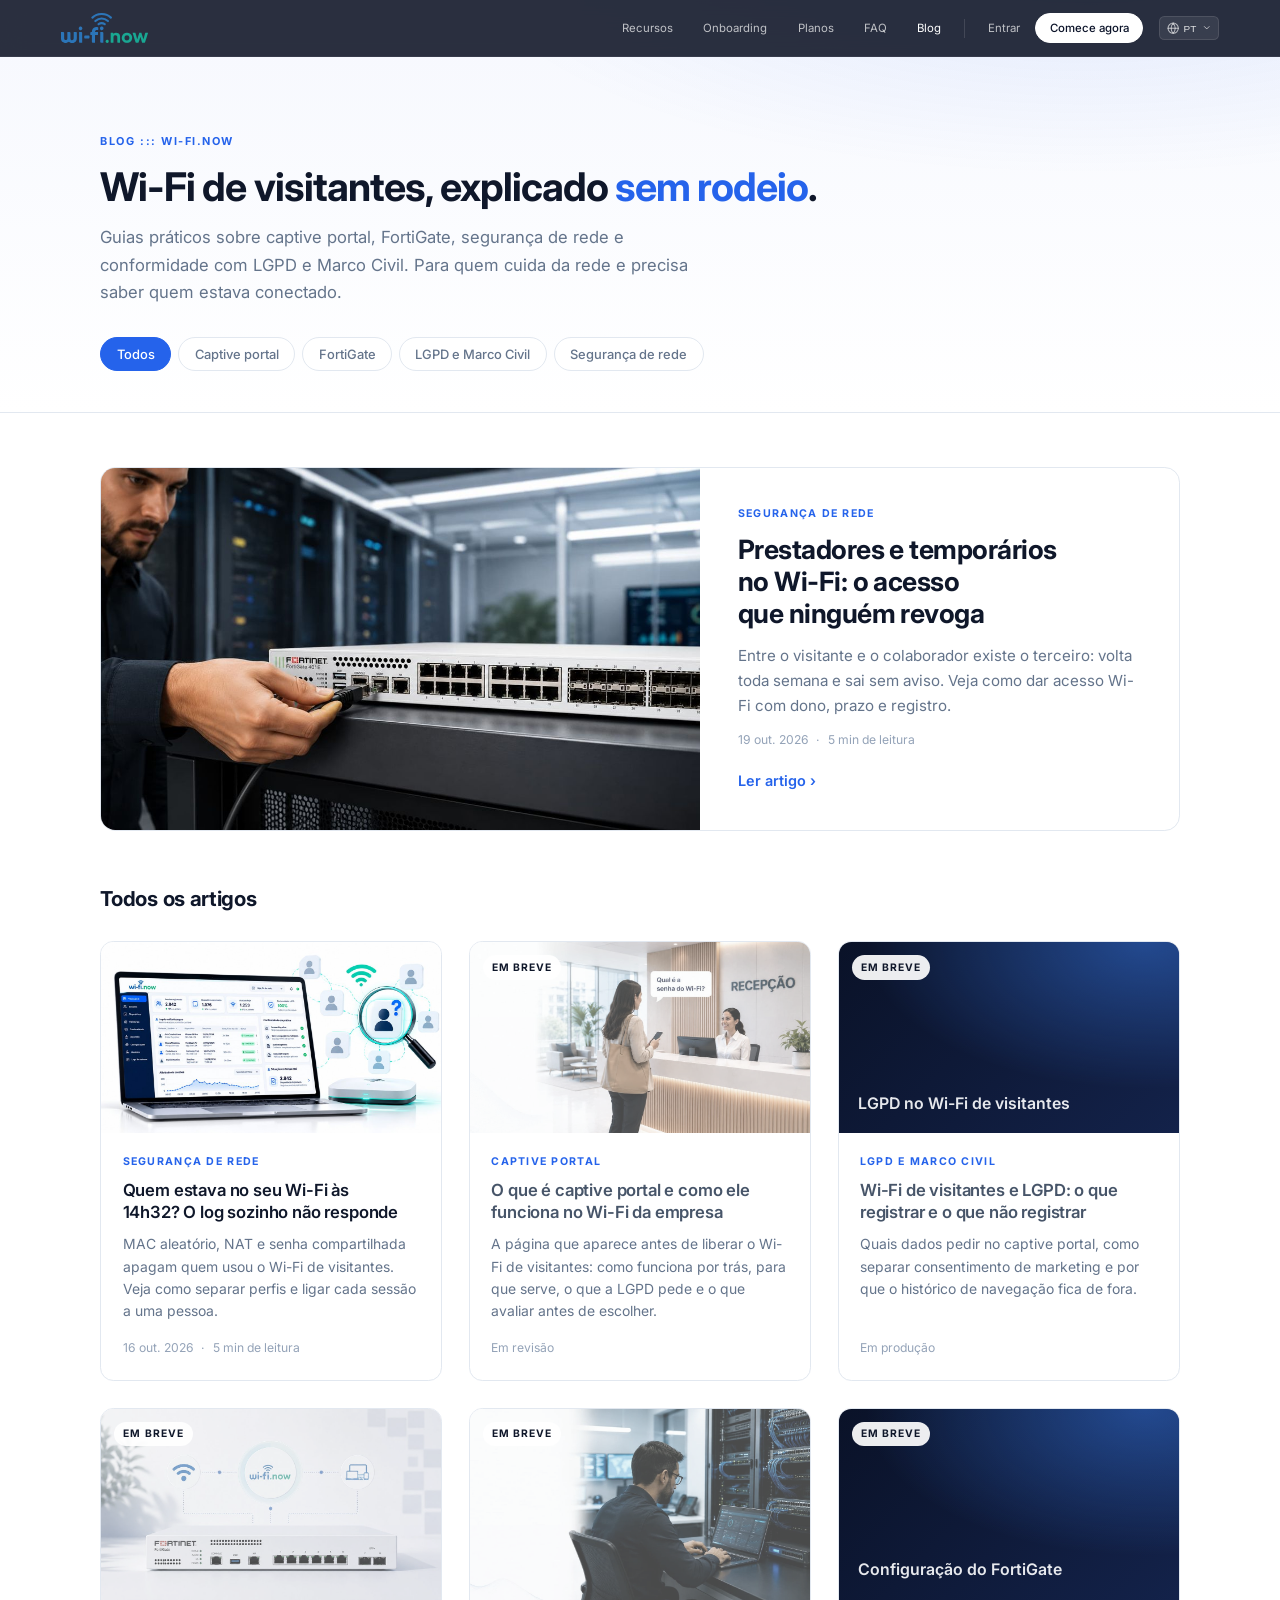
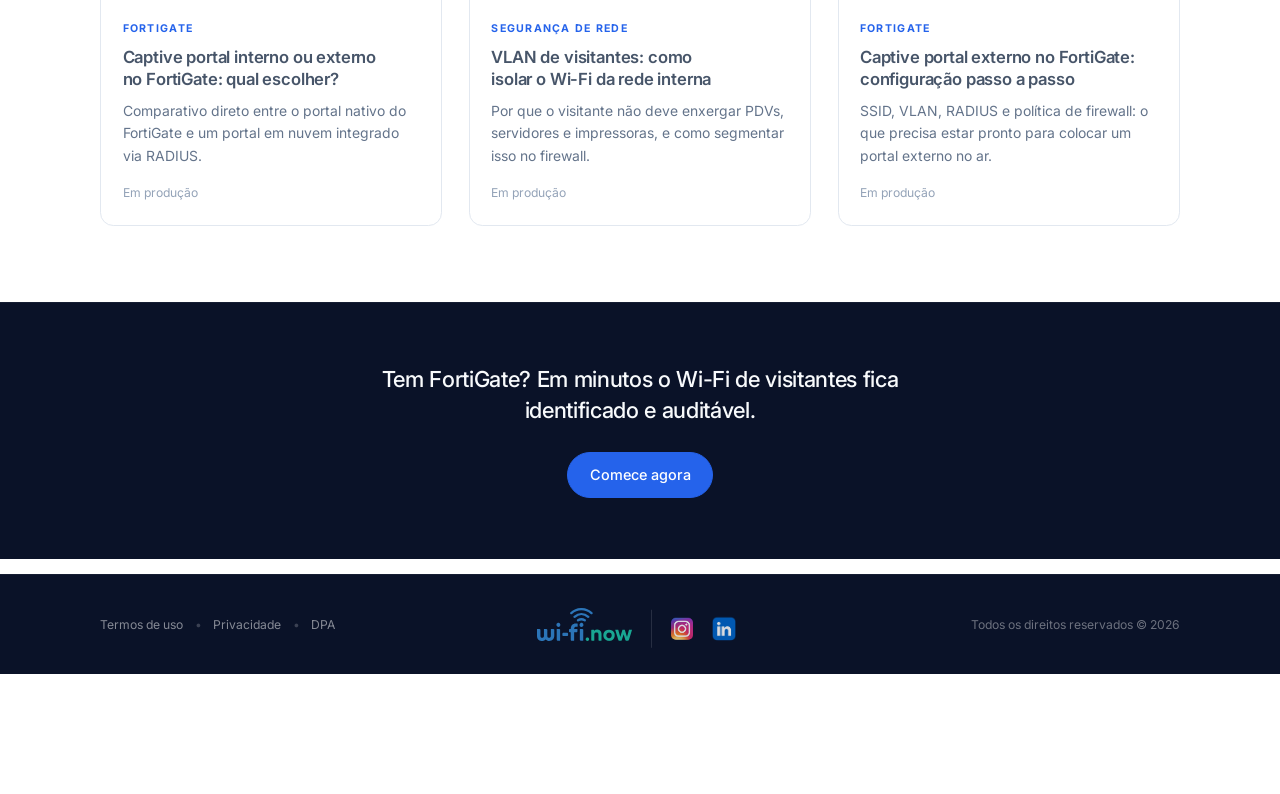
==== blog/index.html @ de2c9283 "Adiciona blog com os dois primeiros artigos - Página principal do blog (blog/) com destaque, cards e" ====
<!DOCTYPE html>
<html lang="pt-BR">
<head>
    <meta charset="UTF-8">
    <meta name="viewport" content="width=device-width, initial-scale=1.0">
    <title>Blog wi-fi.now: captive portal, FortiGate e LGPD no Wi-Fi</title>
    <meta name="description" content="Guias práticos sobre captive portal, Wi-Fi de visitantes, FortiGate, segurança de rede e LGPD. Escrito para quem cuida da rede.">
    <link rel="canonical" href="https://wi-fi.now/blog/">
    <link rel="icon" type="image/svg+xml" href="../assets/logowi-finow.svg">
    <!-- Open Graph / compartilhamento em redes e WhatsApp -->
    <meta property="og:locale" content="pt_BR">
    <meta property="og:type" content="website">
    <meta property="og:site_name" content="wi-fi.now">
    <meta property="og:url" content="https://wi-fi.now/blog/">
    <meta property="og:title" content="Blog wi-fi.now: captive portal, FortiGate e LGPD no Wi-Fi">
    <meta property="og:description" content="Guias práticos sobre captive portal, Wi-Fi de visitantes, FortiGate, segurança de rede e LGPD. Escrito para quem cuida da rede.">
    <meta property="og:image" content="https://wi-fi.now/assets/blog/captive-portal-recepcao.jpg">
    <meta name="twitter:card" content="summary_large_image">
    <meta name="twitter:title" content="Blog wi-fi.now: captive portal, FortiGate e LGPD no Wi-Fi">
    <meta name="twitter:description" content="Guias práticos sobre captive portal, Wi-Fi de visitantes, FortiGate, segurança de rede e LGPD. Escrito para quem cuida da rede.">
    <meta name="twitter:image" content="https://wi-fi.now/assets/blog/captive-portal-recepcao.jpg">
    <!-- Dados estruturados: ao publicar um artigo, inclua-o em "blogPost" -->
    <script type="application/ld+json">
    {
      "@context": "https://schema.org",
      "@graph": [
        {
          "@type": "Blog",
          "@id": "https://wi-fi.now/blog/#blog",
          "name": "Blog wi-fi.now",
          "url": "https://wi-fi.now/blog/",
          "description": "Guias práticos sobre captive portal, Wi-Fi de visitantes, FortiGate, segurança de rede e LGPD.",
          "inLanguage": "pt-BR",
          "publisher": {
            "@type": "Organization",
            "name": "wi-fi.now",
            "url": "https://wi-fi.now/",
            "logo": { "@type": "ImageObject", "url": "https://wi-fi.now/assets/logowi-finow.svg" }
          },
          "blogPost": [
            {
              "@type": "BlogPosting",
              "headline": "Prestadores e temporários no Wi-Fi: o acesso que ninguém revoga",
              "url": "https://wi-fi.now/blog/wifi-prestadores-temporarios-revogar-acesso",
              "datePublished": "2026-10-19T09:00:00-03:00",
              "image": "https://wi-fi.now/assets/blog/wifi-prestadores-temporarios-revogar-acesso.jpg"
            },
            {
              "@type": "BlogPosting",
              "headline": "Quem estava no seu Wi-Fi às 14h32? O log sozinho não responde",
              "url": "https://wi-fi.now/blog/wifi-visitantes-identidade-no-log",
              "datePublished": "2026-10-16T09:00:00-03:00",
              "image": "https://wi-fi.now/assets/blog/wifi-visitantes-identidade-no-log.jpg"
            }
          ]
        },
        {
          "@type": "BreadcrumbList",
          "itemListElement": [
            { "@type": "ListItem", "position": 1, "name": "Início", "item": "https://wi-fi.now/" },
            { "@type": "ListItem", "position": 2, "name": "Blog", "item": "https://wi-fi.now/blog/" }
          ]
        }
      ]
    }
    </script>
    <link rel="preconnect" href="https://fonts.googleapis.com">
    <link rel="preconnect" href="https://fonts.gstatic.com" crossorigin>
    <link rel="stylesheet" href="../styles.css?v=144">
    <link href="https://fonts.googleapis.com/css2?family=Inter:wght@400;500;600;700;800&display=swap" rel="stylesheet">
</head>
<body>
    <!-- Navbar -->
    <nav class="navbar">
        <div class="container nav-container">
            <a href="../index.html" class="logo">
                <img src="../assets/logowi-finow.svg" alt="wi-fi.now logo">
            </a>
            <div class="nav-right">
                <div class="nav-links" id="nav-links">
                    <a href="../recursos.html" data-i18n="header.recursos">Recursos</a>
                    <a href="../como-funciona.html" data-i18n="header.onboarding">Onboarding</a>
                    <a href="../planos.html" data-i18n="header.planos">Planos</a>
                    <a href="../faq.html" data-i18n="header.faq">FAQ</a>
                    <a href="./" data-i18n="header.blog" aria-current="page">Blog</a>
                    <a href="#" class="nav-mobile-login" data-i18n="header.nav_mobile_login">Entrar</a>
                </div>
                <span class="nav-divider"></span>
                <div class="nav-actions">
                    <a href="#" class="login-link" data-i18n="header.entrar">Entrar</a>
                    <a href="#" class="btn btn-pill" data-i18n="header.comece_agora">Comece agora</a>
                    <div class="language-selector-wrap">
                        <svg class="language-selector-icon" xmlns="http://www.w3.org/2000/svg" width="15" height="15" viewBox="0 0 24 24" fill="none" stroke="currentColor" stroke-width="2" stroke-linecap="round" stroke-linejoin="round" aria-hidden="true"><circle cx="12" cy="12" r="10"></circle><line x1="2" y1="12" x2="22" y2="12"></line><path d="M12 2a15.3 15.3 0 0 1 4 10 15.3 15.3 0 0 1-4 10 15.3 15.3 0 0 1-4-10 15.3 15.3 0 0 1 4-10z"></path></svg>
                        <select id="language-selector" class="language-selector" aria-label="Selecionar idioma">
                            <option value="pt">PT</option>
                            <option value="es">ES</option>
                            <option value="en">EN</option>
                        </select>
                        <svg class="language-selector-caret" xmlns="http://www.w3.org/2000/svg" width="12" height="12" viewBox="0 0 24 24" fill="none" stroke="currentColor" stroke-width="2.5" stroke-linecap="round" stroke-linejoin="round" aria-hidden="true"><polyline points="6 9 12 15 18 9"></polyline></svg>
                    </div>
                </div>
                <button type="button" class="nav-toggle" aria-label="Abrir menu" aria-expanded="false" aria-controls="nav-links">
                    <span></span>
                    <span></span>
                    <span></span>
                </button>
            </div>
        </div>
    </nav>

    <main class="bl-page">
        <!-- Hero -->
        <header class="bl-hero">
            <div class="container">
                <span class="ft-eyebrow">Blog ::: wi-fi.now</span>
                <h1 class="bl-hero-title">Wi-Fi de visitantes, explicado <span class="text-brand-blue">sem rodeio</span>.</h1>
                <p class="bl-hero-sub">Guias práticos sobre captive portal, FortiGate, segurança de rede e conformidade com LGPD e Marco Civil. Para quem cuida da rede e precisa saber quem estava conectado.</p>

                <div class="bl-filters" role="group" aria-label="Filtrar por categoria">
                    <button type="button" class="bl-filter" data-filter="todos" aria-pressed="true">Todos</button>
                    <button type="button" class="bl-filter" data-filter="captive-portal" aria-pressed="false">Captive portal</button>
                    <button type="button" class="bl-filter" data-filter="fortigate" aria-pressed="false">FortiGate</button>
                    <button type="button" class="bl-filter" data-filter="lgpd" aria-pressed="false">LGPD e Marco Civil</button>
                    <button type="button" class="bl-filter" data-filter="seguranca" aria-pressed="false">Segurança de rede</button>
                </div>
            </div>
        </header>

        <section class="bl-section">
            <div class="container">
                <!-- DESTAQUE: o artigo mais importante ou o mais recente -->
                <article class="bl-item" data-cat="seguranca lgpd">
                    <a class="bl-featured" href="wifi-prestadores-temporarios-revogar-acesso.html">
                        <div class="bl-featured-media">
                            <img src="../assets/blog/wifi-prestadores-temporarios-revogar-acesso.jpg" alt="Técnico de manutenção conectando um cabo de rede a um FortiGate no rack da empresa" width="1200" height="675">
                        </div>
                        <div class="bl-featured-body">
                            <span class="bl-tag">Segurança de rede</span>
                            <h2 class="bl-featured-title">Prestadores e temporários no Wi-Fi: o acesso que ninguém revoga</h2>
                            <p class="bl-featured-excerpt">Entre o visitante e o colaborador existe o terceiro: volta toda semana e sai sem aviso. Veja como dar acesso Wi-Fi com dono, prazo e registro.</p>
                            <div class="bl-meta">
                                <time datetime="2026-10-19">19 out. 2026</time>
                                <span aria-hidden="true">·</span>
                                <span>5 min de leitura</span>
                            </div>
                            <span class="bl-read-more">Ler artigo &rsaquo;</span>
                        </div>
                    </a>
                </article>

                <h2 class="bl-section-title">Todos os artigos</h2>

                <!--
                  CARDS DE ARTIGO
                  Publicado: <a class="bl-card" href="slug.html"> ... </a>
                  Pauta futura ("Em breve"): <div class="bl-card is-soon"> ... </div>
                  Ao publicar uma pauta, troque o <div> por <a href="...">, remova
                  o selo "Em breve" e o is-soon, e coloque data e tempo de leitura.
                  data-cat aceita mais de uma categoria separada por espaço.
                -->
                <div class="bl-grid">
                    <article class="bl-item" data-cat="seguranca lgpd">
                        <a class="bl-card" href="wifi-visitantes-identidade-no-log.html">
                            <div class="bl-card-media">
                                <img src="../assets/blog/wifi-visitantes-identidade-no-log.jpg" alt="Notebook com o painel de sessões do wi-fi.now e uma lupa sobre um visitante não identificado na rede" width="1200" height="675" loading="lazy" decoding="async">
                            </div>
                            <div class="bl-card-body">
                                <span class="bl-tag">Segurança de rede</span>
                                <h3 class="bl-card-title">Quem estava no seu Wi-Fi às 14h32? O log sozinho não responde</h3>
                                <p class="bl-card-excerpt">MAC aleatório, NAT e senha compartilhada apagam quem usou o Wi-Fi de visitantes. Veja como separar perfis e ligar cada sessão a uma pessoa.</p>
                                <div class="bl-meta"><time datetime="2026-10-16">16 out. 2026</time><span aria-hidden="true">·</span><span>5 min de leitura</span></div>
                            </div>
                        </a>
                    </article>

                    <!-- Artigo pronto, aguardando aprovação: para publicar, troque o <div> por
                         <a class="bl-card" href="o-que-e-captive-portal.html">, tire o selo e o is-soon
                         e apague o noindex no topo do artigo -->
                    <article class="bl-item" data-cat="captive-portal">
                        <div class="bl-card is-soon">
                            <div class="bl-card-media">
                                <img src="../assets/blog/captive-portal-recepcao.jpg" alt="Visitante na recepção perguntando a senha do Wi-Fi" width="1200" height="675" loading="lazy" decoding="async">
                                <span class="bl-soon-badge">Em breve</span>
                            </div>
                            <div class="bl-card-body">
                                <span class="bl-tag">Captive portal</span>
                                <h3 class="bl-card-title">O que é captive portal e como ele funciona no Wi-Fi da empresa</h3>
                                <p class="bl-card-excerpt">A página que aparece antes de liberar o Wi-Fi de visitantes: como funciona por trás, para que serve, o que a LGPD pede e o que avaliar antes de escolher.</p>
                                <div class="bl-meta"><span>Em revisão</span></div>
                            </div>
                        </div>
                    </article>

                    <article class="bl-item" data-cat="lgpd">
                        <div class="bl-card is-soon">
                            <div class="bl-card-media bl-card-media--ph">
                                <span class="bl-ph-title">LGPD no Wi-Fi de visitantes</span>
                                <span class="bl-soon-badge">Em breve</span>
                            </div>
                            <div class="bl-card-body">
                                <span class="bl-tag">LGPD e Marco Civil</span>
                                <h3 class="bl-card-title">Wi-Fi de visitantes e LGPD: o que registrar e o que não registrar</h3>
                                <p class="bl-card-excerpt">Quais dados pedir no captive portal, como separar consentimento de marketing e por que o histórico de navegação fica de fora.</p>
                                <div class="bl-meta"><span>Em produção</span></div>
                            </div>
                        </div>
                    </article>

                    <article class="bl-item" data-cat="fortigate captive-portal">
                        <div class="bl-card is-soon">
                            <div class="bl-card-media">
                                <img src="../assets/blog/captive-portal-fortigate.jpg" alt="FortiGate integrado ao wi-fi.now e ao dispositivo do visitante" width="1200" height="675" loading="lazy" decoding="async">
                                <span class="bl-soon-badge">Em breve</span>
                            </div>
                            <div class="bl-card-body">
                                <span class="bl-tag">FortiGate</span>
                                <h3 class="bl-card-title">Captive portal interno ou externo no FortiGate: qual escolher?</h3>
                                <p class="bl-card-excerpt">Comparativo direto entre o portal nativo do FortiGate e um portal em nuvem integrado via RADIUS.</p>
                                <div class="bl-meta"><span>Em produção</span></div>
                            </div>
                        </div>
                    </article>

                    <article class="bl-item" data-cat="seguranca">
                        <div class="bl-card is-soon">
                            <div class="bl-card-media">
                                <img src="../assets/blog/vlan-visitantes.jpg" alt="Analista de TI trabalhando ao lado do rack de rede" width="1200" height="675" loading="lazy" decoding="async">
                                <span class="bl-soon-badge">Em breve</span>
                            </div>
                            <div class="bl-card-body">
                                <span class="bl-tag">Segurança de rede</span>
                                <h3 class="bl-card-title">VLAN de visitantes: como isolar o Wi-Fi da rede interna</h3>
                                <p class="bl-card-excerpt">Por que o visitante não deve enxergar PDVs, servidores e impressoras, e como segmentar isso no firewall.</p>
                                <div class="bl-meta"><span>Em produção</span></div>
                            </div>
                        </div>
                    </article>

                    <article class="bl-item" data-cat="fortigate">
                        <div class="bl-card is-soon">
                            <!-- Capa provisória: use quando o artigo ainda não tiver imagem -->
                            <div class="bl-card-media bl-card-media--ph">
                                <span class="bl-ph-title">Configuração do FortiGate</span>
                                <span class="bl-soon-badge">Em breve</span>
                            </div>
                            <div class="bl-card-body">
                                <span class="bl-tag">FortiGate</span>
                                <h3 class="bl-card-title">Captive portal externo no FortiGate: configuração passo a passo</h3>
                                <p class="bl-card-excerpt">SSID, VLAN, RADIUS e política de firewall: o que precisa estar pronto para colocar um portal externo no ar.</p>
                                <div class="bl-meta"><span>Em produção</span></div>
                            </div>
                        </div>
                    </article>
                </div>

                <p class="bl-empty" hidden>Ainda não há artigos nesta categoria. Volte em breve.</p>
            </div>
        </section>
    </main>

    <!-- CTA final -->
    <section class="ln-cta">
        <div class="container ln-cta-container">
            <blockquote>Tem FortiGate? Em minutos o Wi-Fi de visitantes fica identificado e auditável.</blockquote>
            <div class="ln-cta-actions">
                <a href="../planos.html" class="btn btn-primary">Comece agora</a>
            </div>
        </div>
    </section>

    <!-- Footer -->
    <footer class="footer">
        <div class="container footer-container">
            <div class="footer-left">
                <a href="../termos.html" data-i18n="footer.termos">Termos</a>
                <span class="footer-bullet">•</span>
                <a href="../privacidade.html" data-i18n="footer.privacidade">Privacidade</a>
                <span class="footer-bullet">•</span>
                <a href="../dpa.html">DPA</a>
            </div>
            <div class="footer-center">
                <a href="../index.html" class="footer-logo">
                    <img src="../assets/logowi-finow.svg" alt="wi-fi.now logo">
                </a>
                <div class="footer-social">
                    <a href="https://www.instagram.com/wifi.now_/" target="_blank" rel="noopener" aria-label="Instagram">
                        <img src="../assets/insta.png" alt="Instagram" loading="lazy" decoding="async">
                    </a>
                    <a href="https://www.linkedin.com/company/wi-finow/" target="_blank" rel="noopener" aria-label="LinkedIn">
                        <img src="../assets/linkedin.webp" alt="LinkedIn" class="footer-social-linkedin" loading="lazy" decoding="async">
                    </a>
                </div>
            </div>
            <div class="footer-right">
                <span class="copyright" data-i18n="footer.copyright">Todos os direitos reservados © 2026</span>
            </div>
        </div>
    </footer>

    <script>
        document.addEventListener('DOMContentLoaded', () => {
            const navbar = document.querySelector('.navbar');
            const navToggle = document.querySelector('.nav-toggle');
            if (navToggle && navbar) {
                navToggle.addEventListener('click', () => {
                    const isOpen = navbar.classList.toggle('nav-open');
                    navToggle.setAttribute('aria-expanded', isOpen ? 'true' : 'false');
                    navToggle.setAttribute('aria-label', isOpen ? 'Fechar menu' : 'Abrir menu');
                });
                navbar.querySelectorAll('.nav-links a').forEach(link => {
                    link.addEventListener('click', () => {
                        navbar.classList.remove('nav-open');
                        navToggle.setAttribute('aria-expanded', 'false');
                    });
                });
            }

            // "Wi-Fi" não quebra no hífen dentro dos títulos
            document.querySelectorAll('.bl-page h1, .bl-page h2, .bl-page h3').forEach(h => {
                h.innerHTML = h.innerHTML.replace(/Wi-Fi/g, '<span class="bl-nowrap">Wi-Fi</span>');
            });

            // Filtro por categoria (todos os cards já estão no HTML; o filtro só esconde)
            const filters = document.querySelectorAll('.bl-filter');
            const items = document.querySelectorAll('.bl-item');
            const empty = document.querySelector('.bl-empty');
            filters.forEach(btn => {
                btn.addEventListener('click', () => {
                    const cat = btn.dataset.filter;
                    let visible = 0;
                    filters.forEach(b => b.setAttribute('aria-pressed', b === btn ? 'true' : 'false'));
                    items.forEach(item => {
                        const show = cat === 'todos' || item.dataset.cat.split(' ').includes(cat);
                        item.hidden = !show;
                        if (show) visible++;
                    });
                    if (empty) empty.hidden = visible > 0;
                });
            });
        });
    </script>
    <script src="../modal.js?v=5"></script>
    <script src="../i18n.js"></script>
</body>
</html>
---- styles.css ----
/* Reset & Base Styles */
* {
    margin: 0;
    padding: 0;
    box-sizing: border-box;
}

:root {
    --bg-dark: #0a1228;
    --bg-darker: #060c1e;
    --bg-light: #ffffff;
    --bg-light-soft: #f8fafc;
    --text-light: #f8fafc;
    --text-muted: #94a3b8;
    --text-muted-2: #cbd5e1;
    --text-dark: #0f172a;
    --text-dark-muted: #64748b;
    --primary: #2563eb;
    --primary-light: #3b82f6;
    --primary-hover: #1d4ed8;
    --primary-soft: #eff6ff;
    --primary-soft-2: #dbeafe;
    --border-color: #1e293b;
    --border-light: #e2e8f0;
}

body {
    font-family: 'Inter', sans-serif;
    background-color: #ffffff;
    color: var(--text-light);
    line-height: 1.5;
    -webkit-font-smoothing: antialiased;
    zoom: 95%;
    overflow-x: hidden;
}

a {
    text-decoration: none;
    color: inherit;
}

ul {
    list-style: none;
}

.container {
    max-width: 1200px;
    margin: 0 auto;
    padding: 0 2rem;
}

.text-primary {
    color: var(--primary);
}

.bg-light {
    background-color: var(--bg-light);
    color: var(--text-dark);
}

.text-center {
    text-align: center;
}

.mb-5 {
    margin-bottom: 3rem;
}

/* Buttons */
.btn {
    display: inline-flex;
    align-items: center;
    gap: 0.5rem;
    padding: 0.75rem 1.4rem;
    border-radius: 2rem;
    font-weight: 500;
    cursor: pointer;
    transition: background-color 0.2s, border-color 0.2s, transform 0.1s;
    font-size: 0.95rem;
    font-family: inherit;
    border: none;
}

.btn-primary {
    background-color: var(--primary);
    color: #fff;
    border: 1px solid var(--primary);
}

.btn-primary:hover {
    background-color: var(--primary-hover);
    border-color: var(--primary-hover);
}

.btn-outline {
    background-color: transparent;
    border: 1px solid rgba(255,255,255,0.15);
    color: var(--text-light);
}

.btn-outline:hover {
    border-color: rgba(255,255,255,0.4);
}

.btn-white {
    background-color: #fff;
    color: var(--text-dark);
    border: none;
    font-weight: 600;
    padding: 0.9rem 1.4rem;
}

.btn-white:hover {
    background-color: #f1f5f9;
}

/* ============================================================
   CTA Button: "Inscreva-se agora!" — Identidade azul wi-fi.now
   ============================================================ */
.btn-cta {
    position: relative;
    display: inline-flex;
    align-items: center;
    gap: 10px;
    padding: 14px 28px;
    background: #ffffff;
    color: #1d4ed8;
    font-weight: 700;
    font-size: 0.95rem;
    border-radius: 999px;
    text-decoration: none;
    overflow: hidden;
    cursor: pointer;
    letter-spacing: 0.01em;
    border: 1px solid rgba(255, 255, 255, 0.6);
    box-shadow:
        0 8px 24px -6px rgba(8, 22, 60, 0.45),
        0 2px 6px -2px rgba(8, 22, 60, 0.2),
        inset 0 1px 0 rgba(255, 255, 255, 0.95);
    transition: transform 0.25s cubic-bezier(0.34, 1.56, 0.64, 1),
                box-shadow 0.3s ease,
                background-color 0.25s ease,
                color 0.25s ease;
    animation: btn-pulse 2.6s ease-in-out infinite;
    white-space: nowrap;
}

.btn-cta-icon,
.btn-cta-arrow {
    display: inline-flex;
    align-items: center;
    justify-content: center;
    position: relative;
    z-index: 2;
}

.btn-cta-icon svg {
    fill: #2563eb;
    stroke: #2563eb;
    transition: transform 0.3s ease, fill 0.25s ease, stroke 0.25s ease;
}

.btn-cta-text {
    position: relative;
    z-index: 2;
}

.btn-cta-arrow {
    transition: transform 0.3s ease;
}

/* Brilho azul-claro que percorre o botão */
.btn-cta-shine {
    position: absolute;
    top: 0;
    left: -75%;
    width: 50%;
    height: 100%;
    background: linear-gradient(
        120deg,
        transparent 0%,
        rgba(37, 99, 235, 0.18) 50%,
        transparent 100%
    );
    transform: skewX(-20deg);
    animation: btn-shine 3.5s ease-in-out infinite;
    pointer-events: none;
    z-index: 1;
}

.btn-cta:hover {
    transform: translateY(-2px) scale(1.03);
    background: #2563eb;
    color: #ffffff;
    box-shadow:
        0 14px 32px -8px rgba(8, 22, 60, 0.55),
        0 6px 14px -4px rgba(37, 99, 235, 0.45),
        inset 0 1px 0 rgba(255, 255, 255, 0.2);
    animation-play-state: paused;
}

.btn-cta:hover .btn-cta-icon svg {
    fill: #ffffff;
    stroke: #ffffff;
    transform: rotate(-12deg) scale(1.15);
}

.btn-cta:hover .btn-cta-arrow {
    transform: translateX(4px);
}

.btn-cta:active {
    transform: translateY(0) scale(0.99);
}

@keyframes btn-pulse {
    0%, 100% {
        box-shadow:
            0 8px 24px -6px rgba(8, 22, 60, 0.45),
            0 2px 6px -2px rgba(8, 22, 60, 0.2),
            inset 0 1px 0 rgba(255, 255, 255, 0.95);
    }
    50% {
        box-shadow:
            0 10px 28px -6px rgba(8, 22, 60, 0.55),
            0 4px 10px -2px rgba(37, 99, 235, 0.4),
            inset 0 1px 0 rgba(255, 255, 255, 0.95);
    }
}

@keyframes btn-shine {
    0%   { left: -75%; }
    60%  { left: 125%; }
    100% { left: 125%; }
}

.play-icon {
    display: inline-flex;
    color: #fff;
}

/* Navbar — estilo Linear */
.navbar {
    padding: 0.85rem 0;
    position: fixed;
    top: 0;
    left: 0;
    width: 100%;
    z-index: 1000;
    background-color: rgba(6, 12, 30, 0.85);
    border-bottom: 1px solid rgba(255, 255, 255, 0.06);
    backdrop-filter: blur(12px);
    -webkit-backdrop-filter: blur(12px);
}

.nav-container {
    display: flex;
    justify-content: space-between;
    align-items: center;
    max-width: 100%;
    padding: 0 4rem;
}

.logo {
    display: inline-flex;
    align-items: center;
    transition: opacity 0.2s ease;
}

.logo:hover {
    opacity: 0.85;
}

.logo img {
    height: 32px;
    display: block;
}

.nav-right {
    display: flex;
    align-items: center;
    gap: 1.5rem;
}

.nav-links {
    display: flex;
    gap: 2rem;
}

.nav-links a {
    font-size: 12px;
    color: rgba(255, 255, 255, 0.7);
    font-weight: 400;
    transition: color 0.15s ease;
    padding: 4px 0;
}

.nav-links a:hover {
    color: #ffffff;
}

.nav-fabio {
    font-size: 12px;
    color: rgba(255, 255, 255, 0.6);
    transition: color 0.15s ease;
}

.nav-fabio:hover {
    color: rgba(255, 255, 255, 0.9);
}

.fabio-main {
    min-height: 85vh;
}

.nav-divider {
    width: 1px;
    height: 20px;
    background-color: rgba(255, 255, 255, 0.12);
}

.nav-actions {
    display: flex;
    align-items: center;
    gap: 1rem;
}

.login-link {
    font-weight: 400;
    font-size: 12px;
    color: rgba(255, 255, 255, 0.7);
    transition: color 0.15s ease;
}

.login-link:hover {
    color: #ffffff;
}

.language-selector-wrap {
    position: relative;
    display: inline-flex;
    align-items: center;
    background-color: rgba(255, 255, 255, 0.08);
    border: 1px solid rgba(255, 255, 255, 0.1);
    border-radius: 0.35rem;
    transition: background-color 0.15s ease, border-color 0.15s ease;
}

.language-selector-wrap:hover {
    background-color: rgba(255, 255, 255, 0.12);
    border-color: rgba(255, 255, 255, 0.15);
}

.language-selector-wrap:focus-within {
    border-color: #3b82f6;
    background-color: rgba(59, 130, 246, 0.1);
}

.language-selector-icon {
    position: absolute;
    left: 0.47rem;
    width: 13px;
    height: 13px;
    color: rgba(255, 255, 255, 0.65);
    pointer-events: none;
}

.language-selector-caret {
    position: absolute;
    right: 0.42rem;
    width: 10px;
    height: 10px;
    color: rgba(255, 255, 255, 0.65);
    pointer-events: none;
}

.language-selector {
    -webkit-appearance: none;
    -moz-appearance: none;
    appearance: none;
    padding: 0.34rem 1.36rem 0.34rem 1.57rem;
    background-color: transparent;
    border: none;
    color: rgba(255, 255, 255, 0.85);
    font-size: 10.5px;
    font-weight: 500;
    cursor: pointer;
}

.language-selector:focus {
    outline: none;
}

.language-selector option {
    background-color: #0a1228;
    color: #ffffff;
}

.btn-pill {
    display: inline-flex;
    align-items: center;
    padding: 0.35rem 0.9rem;
    background-color: #ffffff;
    color: #0a1228;
    border-radius: 999px;
    font-size: 12px;
    font-weight: 500;
    border: 1px solid #ffffff;
    transition: background-color 0.15s ease, color 0.15s ease;
}

.btn-pill:hover {
    background-color: var(--primary);
    color: #ffffff;
    border-color: var(--primary);
}

/* Botão hamburguer — só aparece no mobile */
.nav-toggle {
    display: none;
    flex-direction: column;
    justify-content: center;
    gap: 5px;
    width: 40px;
    height: 40px;
    padding: 9px;
    background: transparent;
    border: none;
    cursor: pointer;
    margin-left: 0.25rem;
}

.nav-toggle span {
    display: block;
    width: 100%;
    height: 2px;
    border-radius: 2px;
    background-color: #ffffff;
    transition: transform 0.25s ease, opacity 0.2s ease;
}

.navbar.nav-open .nav-toggle span:nth-child(1) {
    transform: translateY(7px) rotate(45deg);
}

.navbar.nav-open .nav-toggle span:nth-child(2) {
    opacity: 0;
}

.navbar.nav-open .nav-toggle span:nth-child(3) {
    transform: translateY(-7px) rotate(-45deg);
}

/* Link "Entrar" só aparece dentro do menu dropdown mobile */
.nav-mobile-login {
    display: none;
}

.nav-spacer {
    width: 100%;
    height: auto;
    background-color: #eef2fb;
    display: flex;
    flex-direction: column;
    justify-content: flex-start;
    align-items: flex-start;
    padding: 2.3cm 2rem 2rem;
    overflow: hidden;
    gap: 0.5rem;
}

.nav-spacer span {
    font-size: 36.5px;
    color: #0B1F3A;
    font-weight: 700;
    white-space: nowrap;
    letter-spacing: -0.03em;
}

.nav-spacer p {
    font-size: 15px;
    color: #0B1F3A;
    opacity: 0.85;
    font-weight: 500;
    line-height: 1.4;
    margin: 0;
    max-width: 120ch;
}
/* Hero Section — Linear style */
.hero {
    width: 100%;
    aspect-ratio: 21 / 9;
    min-height: 560px;
    padding-top: 80px;
    position: relative;
    overflow: hidden;
    background: #0a1228;
    display: flex;
    align-items: center;
    justify-content: center;
}

.hero-carousel {
    position: absolute;
    top: 0;
    left: 0;
    width: 100%;
    height: 100%;
    z-index: 1;
    overflow: hidden;
}

.hero-slide {
    position: absolute;
    top: 0;
    left: 0;
    width: 100%;
    height: 100%;
    background-size: cover;
    background-position: center;
    background-repeat: no-repeat;
    opacity: 0;
    transition: opacity 1s ease-in-out;
    display: flex;
    align-items: center;
    justify-content: center;
}

.hero-slide.active {
    opacity: 1;
}

.hero-carousel-overlay {
    position: absolute;
    top: 0;
    left: 0;
    width: 100%;
    height: 100%;
    background: linear-gradient(to bottom, #eef2fb 0%, rgba(238, 242, 251, 0) 15%);
    pointer-events: none;
    z-index: 1;
}

.hero-container {
    display: flex;
    flex-direction: column;
    align-items: flex-start;
    gap: 3rem;
    position: relative;
    z-index: 2;
    width: 100%;
    padding-top: 4rem;
}

.hero-content {
    position: absolute;
    left: clamp(24px, 4.5vw, 72px);
    /* ancora o bloco no ponto onde a parte clara da imagem termina (~46%),
       deixando uma folga antes da divisão para o texto nunca encostar */
    right: 55%;
    top: 50%;
    transform: translateY(-50%);
    width: auto;
    max-width: none;
    text-align: left;
    z-index: 3;
}

.hero-eyebrow {
    display: inline-flex;
    align-items: center;
    gap: 12px;
    font-size: 0.82rem;
    font-weight: 700;
    text-transform: uppercase;
    letter-spacing: 0.14em;
    color: #1d4ed8;
    margin-bottom: 16px;
    line-height: 1;
}

.hero-eyebrow::before {
    content: '';
    width: 28px;
    height: 2px;
    background-color: #2563eb;
    flex-shrink: 0;
}

.hero-title {
    font-size: clamp(44px, 4.8vw, 72px);
    font-weight: 700;
    line-height: 1.06;
    letter-spacing: -0.04em;
    color: #0F172A;
    max-width: 100%;
    margin: 18px 0 22px;
}

.hero-subtitle {
    font-size: 19px;
    line-height: 1.45;
    color: #334155;
    max-width: 100%;
    margin-bottom: 24px;
}

.hero-action-group {
    display: flex;
    align-items: center;
    gap: 1.25rem;
    flex-wrap: wrap;
}

.btn-hero-main {
    display: inline-flex;
    align-items: center;
    padding: 0.85rem 1.75rem;
    background-color: #2563eb;
    color: #ffffff;
    border-radius: 999px;
    font-weight: 600;
    font-size: 0.95rem;
    transition: background-color 0.2s, transform 0.1s, box-shadow 0.2s;
    box-shadow: 0 4px 12px rgba(37, 99, 235, 0.2);
    border: none;
    cursor: pointer;
}

.btn-hero-main:hover {
    background-color: #1d4ed8;
    box-shadow: 0 6px 16px rgba(37, 99, 235, 0.3);
    transform: translateY(-1px);
}

.hero-hint {
    font-size: 0.85rem;
    color: #64748b;
    font-weight: 500;
}

.text-teal {
    color: #00D1B2;
}

@media (max-width: 768px) {
    .hero-content {
        left: 20px;
        right: 20px;
        max-width: none;
        width: auto;
    }
    .hero-title {
        font-size: clamp(30px, 8vw, 40px);
        margin: 12px 0 16px;
    }
    .hero-subtitle {
        font-size: 16px;
        margin-bottom: 20px;
    }
}

.hero-actions {
    display: flex;
    gap: 0.8rem;
    margin-left: 15px;
    margin-top: 149px;
    margin-bottom: 20px;
    flex-wrap: wrap;
}

.btn-hero {
    display: inline-flex;
    align-items: center;
    gap: 6px;
    padding: 6px 13px;
    font-weight: 700;
    font-size: 0.7rem;
    border-radius: 999px;
    text-decoration: none;
    cursor: pointer;
    transition: all 0.2s ease;
    white-space: nowrap;
}

.btn-hero-blue {
    background-color: #2563eb;
    color: #ffffff;
    border: 2px solid #2563eb;
}

.btn-hero-blue:hover {
    background-color: #1d4ed8;
    border-color: #1d4ed8;
}

.btn-hero-outline {
    background-color: #ffffff;
    color: #2563eb;
    border: 2px solid #2563eb;
}

.btn-hero-outline:hover {
    background-color: #f0f6ff;
}

.btn-hero svg {
    width: 14px;
    height: 14px;
    display: block;
}

.hero-badges {
    display: flex;
    gap: 0.5rem;
    margin-bottom: 1.5rem;
    flex-wrap: wrap;
}

/* Features Carousel - loop contínuo */
.features-carousel {
    position: absolute;
    bottom: 0;
    left: 0;
    right: 0;
    background: rgba(10, 18, 40, 0.75);
    -webkit-backdrop-filter: blur(12px);
    backdrop-filter: blur(12px);
    height: 1.425cm;
    overflow: hidden;
    border-top: 1px solid rgba(255,255,255,0.08);
    z-index: 5;
}

.carousel-wrapper {
    width: 100%;
    height: 100%;
    overflow: hidden;
    display: flex;
    align-items: center;
    /* máscara nas laterais para um fade-in/fade-out suave */
    mask-image: linear-gradient(90deg, transparent 0, black 5%, black 95%, transparent 100%);
    -webkit-mask-image: linear-gradient(90deg, transparent 0, black 5%, black 95%, transparent 100%);
}

.carousel-track {
    display: flex;
    align-items: center;
    gap: 0;
    width: max-content;
    animation: scroll-left 30s linear infinite;
    pointer-events: auto;
}

.carousel-track:hover {
    animation-play-state: paused !important;
}

@keyframes scroll-left {
    from { transform: translateX(0); }
    to   { transform: translateX(-50%); }
}

.carousel-item {
    display: flex;
    flex-direction: row;
    align-items: center;
    gap: 0.6rem;
    padding: 0 2rem;
    flex-shrink: 0;
    white-space: nowrap;
    position: relative;
}

/* Separador: linha vertical fina */
.carousel-item::after {
    content: '';
    position: absolute;
    right: 0;
    top: 50%;
    transform: translateY(-50%);
    width: 1px;
    height: 60%;
    background-color: rgba(255, 255, 255, 0.15);
}

.carousel-icon {
    display: flex;
    align-items: center;
    justify-content: center;
    flex-shrink: 0;
    color: #3B82F6;
}

.carousel-icon svg {
    width: 25px;
    height: 25px;
}

.carousel-item h3 {
    font-size: 0.78rem;
    font-weight: 500;
    color: var(--text-muted-2);
    line-height: 1.2;
    margin: 0;
}

/* Hero Mockup — full width abaixo do texto */
.hero-mockup {
    position: relative;
    width: 100%;
    display: flex;
    align-items: center;
    justify-content: center;
    margin-top: 1rem;
    margin-bottom: 3rem;
}

.mockup-image {
    width: 100%;
    max-width: 1100px;
    height: auto;
    object-fit: contain;
}

/* Banner FCS */
.banner-fcs {
    display: none;
    background: linear-gradient(90deg, #1d4ed8 0%, #2563eb 100%);
    padding: 0.85rem 0;
}

.banner-container {
    display: flex;
    justify-content: space-between;
    align-items: center;
    gap: 2rem;
}

.banner-left {
    display: flex;
    align-items: center;
    gap: 2rem;
}

.fcs-logo {
    display: flex;
    align-items: center;
    padding-right: 1.5rem;
    border-right: 1px solid rgba(255,255,255,0.2);
}

.fcs-logo-img {
    height: 96px;
    width: auto;
    display: block;
    border-radius: 6px;
}

.banner-text h2 {
    font-size: 1.35rem;
    font-weight: 700;
    color: #fff;
    margin-bottom: 0.25rem;
}

.banner-text p {
    color: rgba(255,255,255,0.85);
    font-size: 0.85rem;
    line-height: 1.4;
}

/* ============================================================
   SOLUTION SHOWCASE — Visão centralizada e profissional
   ============================================================ */
.solution-showcase {
    padding: 5rem 0 4rem;
    background: #FAFBFC;
}

.showcase-container {
    max-width: 1280px;
    margin: 0 auto;
    padding: 0 32px;
}

/* Cabeçalho centralizado */
.showcase-header {
    text-align: center;
    margin-bottom: 3rem;
}

.showcase-badge {
    display: inline-flex;
    align-items: center;
    gap: 8px;
    padding: 6px 14px;
    background: #EFF6FF;
    border: 1px solid #DBEAFE;
    border-radius: 999px;
    color: #2563EB;
    font-size: 0.82rem;
    font-weight: 600;
    margin-bottom: 1.25rem;
    letter-spacing: 0.01em;
}

.showcase-badge svg {
    color: #2563EB;
}

.showcase-title {
    font-size: 2.25rem;
    line-height: 1.18;
    font-weight: 800;
    letter-spacing: -0.02em;
    color: #0F172A;
    margin: 0 auto 1.25rem;
    max-width: 1000px;
}

.text-brand-blue {
    color: #2563EB;
}

.showcase-subtitle {
    color: #64748B;
    font-size: 1rem;
    line-height: 1.65;
    margin: 0 auto;
    max-width: 760px;
}

.showcase-subtitle strong {
    color: #0F172A;
    font-weight: 600;
}

/* Grid principal (desafios | flow) */
.showcase-grid {
    display: grid;
    grid-template-columns: 1fr 1fr;
    gap: 1.5rem;
    margin-bottom: 3rem;
    align-items: stretch;
}

.showcase-col {
    background: #FFFFFF;
    border: 1px solid #EEF1F5;
    border-radius: 16px;
    padding: 1.5rem;
    box-shadow: 0 1px 3px rgba(15, 23, 42, 0.03);
    display: flex;
    flex-direction: column;
}

.showcase-col-title {
    display: flex;
    align-items: center;
    gap: 10px;
    font-size: 1rem;
    font-weight: 700;
    color: #0F172A;
    margin: 0 0 1.25rem 0;
    letter-spacing: -0.01em;
}

.title-icon {
    width: 28px;
    height: 28px;
    border-radius: 8px;
    display: inline-flex;
    align-items: center;
    justify-content: center;
    flex-shrink: 0;
}

.title-icon-red {
    background: #FEE2E2;
    color: #EF4444;
}

.title-icon-green {
    background: #D1FAE5;
    color: #10B981;
}

/* Lista de desafios (accordion-style) */
.challenges-list {
    display: flex;
    flex-direction: column;
    gap: 8px;
    list-style: none;
    padding: 0;
    margin: 0;
}

.challenge-item {
    background: #F8FAFC;
    border: 1px solid #EEF1F5;
    border-radius: 10px;
    transition: border-color 0.2s, background-color 0.2s;
    overflow: hidden;
}

.challenge-item:hover {
    background: #FFFFFF;
    border-color: #DBE5F1;
}

.challenge-item details {
    width: 100%;
}

.challenge-item details[open] {
    background: #FFFFFF;
}

.challenge-header {
    display: flex;
    align-items: center;
    gap: 12px;
    padding: 14px 16px;
    cursor: pointer;
    list-style: none;
    user-select: none;
}

.challenge-header::-webkit-details-marker {
    display: none;
}

.challenge-icon {
    width: 32px;
    height: 32px;
    border-radius: 8px;
    background: #EFF6FF;
    display: inline-flex;
    align-items: center;
    justify-content: center;
    flex-shrink: 0;
}

.challenge-icon--plain {
    background: transparent;
    width: 32px;
    height: 32px;
    border-radius: 0;
    position: relative;
    overflow: visible;
}

.challenge-icon-img {
    width: 50px;
    height: 50px;
    object-fit: contain;
    display: block;
    position: absolute;
    top: 50%;
    left: 50%;
    transform: translate(-50%, -50%);
    pointer-events: none;
}

.challenge-icon-img--lg {
    width: 94px;
    height: 94px;
}

.challenge-text {
    flex: 1;
    color: #0F172A;
    font-size: 0.9rem;
    font-weight: 500;
}

.challenge-chevron {
    color: #94A3B8;
    display: inline-flex;
    align-items: center;
    justify-content: center;
    transition: transform 0.25s ease;
}

.challenge-item:hover .challenge-chevron {
    color: #2563EB;
}

.challenge-item details[open] .challenge-chevron {
    transform: rotate(180deg);
    color: #2563EB;
}

.challenge-body {
    padding: 0 16px 16px 60px;
    animation: challenge-reveal 0.25s ease-out;
}

.challenge-body p {
    color: #64748B;
    font-size: 0.88rem;
    line-height: 1.6;
    margin: 0;
}

@keyframes challenge-reveal {
    from {
        opacity: 0;
        transform: translateY(-4px);
    }
    to {
        opacity: 1;
        transform: translateY(0);
    }
}

/* Flow card (lado direito) */
.flow-card {
    background: #F8FAFC;
    border: 1px solid #EEF1F5;
    border-radius: 12px;
    padding: 0;
    overflow: hidden;
    display: flex;
    align-items: center;
    justify-content: center;
    flex: 1;
    min-height: 0;
}

.flow-image {
    width: 100%;
    height: auto;
    max-width: 100%;
    display: block;
    border-radius: 12px;
}

.flow-steps {
    display: grid;
    grid-template-columns: 1fr auto 1fr auto 1fr auto 1fr;
    align-items: start;
    gap: 6px;
}

.flow-step-new {
    display: flex;
    flex-direction: column;
    align-items: center;
    text-align: center;
    gap: 8px;
    position: relative;
}

.step-number {
    width: 26px;
    height: 26px;
    border-radius: 50%;
    background: #2563EB;
    color: #fff;
    font-size: 0.78rem;
    font-weight: 700;
    display: inline-flex;
    align-items: center;
    justify-content: center;
    margin-bottom: 4px;
}

.step-icon-wrap {
    width: 64px;
    height: 64px;
    border-radius: 12px;
    background: #FFFFFF;
    border: 1px solid #EEF1F5;
    display: flex;
    align-items: center;
    justify-content: center;
    position: relative;
    margin: 0 auto 4px;
}

.step-icon-fortigate {
    display: grid;
    grid-template-columns: 1fr 1fr;
    gap: 3px;
    padding: 18px;
}

.step-icon-fortigate .fg-block {
    background: #EE3124;
    border-radius: 2px;
}

.step-icon-cloud {
    flex-direction: column;
    gap: 2px;
}

.cloud-label {
    position: absolute;
    font-size: 0.6rem;
    font-weight: 700;
    color: #2563EB;
    bottom: 12px;
    line-height: 1;
}

.cloud-dot {
    color: #1d4ed8;
}

.step-icon-check {
    position: relative;
}

.check-badge {
    position: absolute;
    top: -6px;
    right: -6px;
    width: 22px;
    height: 22px;
    border-radius: 50%;
    background: #10B981;
    border: 2px solid #FFFFFF;
    display: inline-flex;
    align-items: center;
    justify-content: center;
}

.step-title {
    font-size: 0.78rem;
    font-weight: 600;
    color: #0F172A;
    line-height: 1.3;
}

.step-desc {
    font-size: 0.7rem;
    color: #64748B;
    line-height: 1.4;
    margin-top: 4px;
    max-width: 140px;
}

.flow-connector {
    display: flex;
    align-items: center;
    justify-content: center;
    padding-top: 50px;
}

/* Três benefícios */
.showcase-benefits {
    display: grid;
    grid-template-columns: repeat(3, 1fr);
    gap: 1rem;
    padding: 1.5rem;
    background: #FFFFFF;
    border: 1px solid #EEF1F5;
    border-radius: 16px;
    box-shadow: 0 1px 3px rgba(15, 23, 42, 0.03);
}

.benefit-card {
    display: flex;
    align-items: flex-start;
    gap: 14px;
    padding: 4px;
}

.benefit-icon {
    width: 44px;
    height: 44px;
    border-radius: 12px;
    background: #EFF6FF;
    display: inline-flex;
    align-items: center;
    justify-content: center;
    flex-shrink: 0;
}

.benefit-text h4 {
    font-size: 0.95rem;
    font-weight: 700;
    color: #0F172A;
    margin: 0 0 4px 0;
    line-height: 1.3;
}

.benefit-text p {
    font-size: 0.83rem;
    color: #64748B;
    line-height: 1.5;
    margin: 0;
}

/* Responsivo */
@media (max-width: 1024px) {
    .showcase-grid {
        grid-template-columns: 1fr;
    }

    .flow-steps {
        grid-template-columns: 1fr;
        gap: 1rem;
    }

    .flow-connector {
        transform: rotate(90deg);
        padding: 0;
    }

    .showcase-benefits {
        grid-template-columns: 1fr;
    }

    .showcase-title {
        font-size: 1.85rem;
    }
}

@media (max-width: 640px) {
    .solution-showcase {
        padding: 3rem 0;
    }

    .showcase-container {
        padding: 0 20px;
    }

    .showcase-title {
        font-size: 1.5rem;
    }
}

/* Features Grid */
.features-grid {
    padding: 5rem 0;
}

.features-grid h2 {
    font-size: 1.85rem;
    margin-bottom: 0.5rem;
    font-weight: 700;
    letter-spacing: -0.01em;
}

.features-grid .subtitle {
    color: var(--text-dark-muted);
    margin-bottom: 3rem;
    font-size: 0.95rem;
}

.grid-4 {
    display: grid;
    grid-template-columns: repeat(4, 1fr);
    gap: 1.25rem;
}

.grid-card {
    background: #fff;
    padding: 1.5rem;
    border: 1px solid var(--border-light);
    border-radius: 0.75rem;
    text-align: left;
    transition: transform 0.2s, box-shadow 0.2s;
}

.grid-card:hover {
    transform: translateY(-3px);
    box-shadow: 0 10px 20px -8px rgba(0,0,0,0.08);
}

.card-icon {
    width: 38px;
    height: 38px;
    border-radius: 8px;
    background: var(--primary-soft);
    display: flex;
    align-items: center;
    justify-content: center;
    margin-bottom: 1rem;
}

.grid-card h3 {
    font-size: 1.05rem;
    margin-bottom: 0.5rem;
    font-weight: 600;
}

.grid-card p {
    color: var(--text-dark-muted);
    font-size: 0.85rem;
    line-height: 1.5;
}

/* Admin to Admin Section */
.admin-section {
    padding: 6rem 0;
}

.admin-container {
    display: grid;
    grid-template-columns: 1fr 1fr;
    gap: 4rem;
    align-items: center;
}

.admin-text .badge-transparent {
    margin-bottom: 1rem;
    display: inline-block;
}

.admin-text h2 {
    font-size: 2rem;
    line-height: 1.2;
    margin-bottom: 1.25rem;
    font-weight: 700;
    letter-spacing: -0.01em;
}

.admin-text p {
    color: var(--text-muted);
    font-size: 0.95rem;
    margin-bottom: 1.75rem;
    line-height: 1.6;
}

.admin-tags {
    display: flex;
    flex-wrap: wrap;
    gap: 0.6rem;
}

.tag {
    background-color: rgba(255,255,255,0.04);
    border: 1px solid rgba(255,255,255,0.08);
    padding: 0.45rem 0.9rem;
    border-radius: 0.375rem;
    font-size: 0.78rem;
    color: var(--text-muted-2);
}

.admin-quote {
    background-color: rgba(15, 23, 42, 0.5);
    border: 1px solid rgba(255,255,255,0.05);
    padding: 2.5rem 2.5rem 2rem;
    border-radius: 0.75rem;
    position: relative;
    text-align: center;
}

.quote-mark {
    font-size: 3.5rem;
    color: var(--primary);
    line-height: 1;
    position: absolute;
    top: 1rem;
    left: 1.5rem;
    font-family: Georgia, serif;
}

.admin-quote p {
    font-size: 1.05rem;
    line-height: 1.6;
    margin-bottom: 1.5rem;
    margin-top: 1rem;
    color: var(--text-muted-2);
    font-weight: 400;
}

.quote-author {
    font-size: 0.85rem;
    color: var(--text-muted);
}

/* Trust Section */
.trust-section {
    padding: 4rem 0;
}

.trust-section h2 {
    font-size: 1.5rem;
    color: var(--text-dark);
    font-weight: 700;
}

.trust-grid {
    gap: 1rem;
}

.trust-item {
    display: flex;
    align-items: center;
    gap: 0.85rem;
    color: var(--text-dark-muted);
    font-size: 0.85rem;
    font-weight: 500;
    line-height: 1.4;
}

.trust-icon {
    width: 38px;
    height: 38px;
    border-radius: 8px;
    background: var(--primary-soft);
    display: flex;
    align-items: center;
    justify-content: center;
    flex-shrink: 0;
}

/* ===== Estilo Fortinet (página recursos) ===== */

.ft-hero {
    padding: 5rem 0 3.5rem;
    border-bottom: 1px solid var(--border-light);
}

.ft-hero-container { max-width: 900px; }

.ft-eyebrow,
.ft-label {
    display: inline-block;
    font-size: 0.72rem;
    font-weight: 700;
    letter-spacing: 0.14em;
    text-transform: uppercase;
    color: var(--primary);
    margin-bottom: 1rem;
}

.ft-hero-title {
    font-size: 2.2rem;
    font-weight: 700;
    line-height: 1.15;
    letter-spacing: -0.02em;
    color: var(--text-dark);
    margin-bottom: 1.25rem;
}

.ft-hero-sub {
    font-size: 1.05rem;
    line-height: 1.65;
    color: var(--text-dark-muted);
    margin-bottom: 2rem;
    max-width: 760px;
}

.ft-hero-actions {
    display: flex;
    align-items: center;
    gap: 1.5rem;
    flex-wrap: wrap;
}

.ft-link-arrow {
    font-size: 0.95rem;
    font-weight: 600;
    color: var(--primary);
    transition: color 0.15s;
}

.ft-link-arrow:hover { color: var(--primary-hover); }

/* Seções longform */
.ft-section {
    padding: 4.5rem 0;
    border-bottom: 1px solid var(--border-light);
}

.ft-section-alt { background: var(--bg-light-soft); }

.ft-narrow { max-width: 820px; margin: 0 auto; }

.ft-h2 {
    font-size: 2rem;
    font-weight: 700;
    line-height: 1.2;
    letter-spacing: -0.015em;
    color: var(--text-dark);
    margin-bottom: 1.25rem;
}

.ft-h3 {
    font-size: 1.25rem;
    font-weight: 600;
    color: var(--text-dark);
    margin: 2.25rem 0 0.75rem;
    letter-spacing: -0.01em;
}

.ft-body {
    font-size: 1rem;
    line-height: 1.7;
    color: var(--text-dark-muted);
    margin-bottom: 1rem;
}

.ft-body strong { color: var(--text-dark); font-weight: 600; }
.ft-body em { font-style: italic; color: var(--text-dark); }

.ft-body code,
.ft-list code,
.ft-steps code {
    background: var(--primary-soft);
    color: var(--primary);
    padding: 0.12rem 0.4rem;
    border-radius: 4px;
    font-size: 0.88em;
    font-family: 'SF Mono', Consolas, monospace;
}

.ft-code-block {
    background: var(--text-dark);
    color: #93c5fd;
    padding: 1rem 1.25rem;
    border-radius: 6px;
    font-family: 'SF Mono', Consolas, monospace;
    font-size: 0.95rem;
    margin: 1.25rem 0 1.5rem;
    overflow-x: auto;
    border-left: 3px solid var(--primary);
}

/* Tabela */
.ft-table {
    width: 100%;
    border-collapse: collapse;
    margin: 1rem 0 2rem;
    font-size: 0.95rem;
}

.ft-table thead th {
    text-align: left;
    padding: 0.85rem 1rem;
    background: var(--bg-light-soft);
    color: var(--text-dark);
    font-weight: 600;
    font-size: 0.8rem;
    text-transform: uppercase;
    letter-spacing: 0.08em;
    border-bottom: 2px solid var(--primary);
}

.ft-table tbody td {
    padding: 0.95rem 1rem;
    border-bottom: 1px solid var(--border-light);
    color: var(--text-dark-muted);
    line-height: 1.55;
    vertical-align: top;
}

.ft-table tbody td:first-child {
    color: var(--text-dark);
    font-weight: 500;
    white-space: nowrap;
}

.ft-section-alt .ft-table thead th { background: #fff; }

/* Listas */
.ft-list,
.ft-ordered {
    margin: 1rem 0 1.5rem;
    padding-left: 0;
    list-style: none;
}

.ft-list li,
.ft-ordered li {
    position: relative;
    padding-left: 1.5rem;
    line-height: 1.65;
    color: var(--text-dark-muted);
    margin-bottom: 0.6rem;
    font-size: 0.97rem;
}

.ft-list li::before {
    content: "";
    position: absolute;
    left: 0;
    top: 0.65rem;
    width: 6px;
    height: 6px;
    background: var(--primary);
    border-radius: 50%;
}

.ft-list li strong { color: var(--text-dark); }

.ft-ordered { counter-reset: ft-step; }
.ft-ordered li { counter-increment: ft-step; padding-left: 2rem; }
.ft-ordered li::before {
    content: counter(ft-step);
    position: absolute;
    left: 0;
    top: 0;
    width: 24px;
    height: 24px;
    background: var(--primary);
    color: #fff;
    border-radius: 50%;
    font-size: 0.78rem;
    font-weight: 600;
    display: flex;
    align-items: center;
    justify-content: center;
}

/* Steps verticais */
.ft-steps {
    margin: 2rem 0 0;
    padding-left: 0;
    list-style: none;
    counter-reset: ft-vstep;
    border-left: 2px solid var(--border-light);
}

.ft-steps li {
    counter-increment: ft-vstep;
    position: relative;
    padding: 0 0 1.75rem 2.25rem;
}

.ft-steps li::before {
    content: counter(ft-vstep);
    position: absolute;
    left: -16px;
    top: 0;
    width: 30px;
    height: 30px;
    background: var(--primary);
    color: #fff;
    border-radius: 50%;
    font-size: 0.85rem;
    font-weight: 700;
    display: flex;
    align-items: center;
    justify-content: center;
    border: 3px solid #fff;
}

.ft-section-alt .ft-steps li::before { border-color: var(--bg-light-soft); }

.ft-steps li h4 {
    font-size: 1.05rem;
    font-weight: 600;
    color: var(--text-dark);
    margin-bottom: 0.35rem;
}

.ft-steps li p {
    font-size: 0.95rem;
    line-height: 1.6;
    color: var(--text-dark-muted);
    margin: 0;
}

/* Tabs */
.ft-tabs {
    display: flex;
    gap: 0;
    border-bottom: 2px solid var(--border-light);
    margin: 2.5rem 0 0;
    flex-wrap: wrap;
}

.ft-tab {
    background: none;
    border: none;
    padding: 1rem 1.5rem;
    font-family: inherit;
    font-size: 0.95rem;
    font-weight: 600;
    color: var(--text-dark-muted);
    cursor: pointer;
    border-bottom: 3px solid transparent;
    margin-bottom: -2px;
    transition: color 0.15s, border-color 0.15s;
}

.ft-tab:hover { color: var(--text-dark); }

.ft-tab.is-active {
    color: var(--primary);
    border-bottom-color: var(--primary);
}

.ft-tab-panels { margin-top: 2.5rem; }

.ft-tab-panel { display: none; }
.ft-tab-panel.is-active { display: block; }

.ft-panel-grid {
    display: grid;
    grid-template-columns: 1.6fr 1fr;
    gap: 3rem;
    align-items: start;
}

.ft-mini-title {
    font-size: 0.78rem;
    font-weight: 700;
    text-transform: uppercase;
    letter-spacing: 0.1em;
    color: var(--text-dark);
    margin-bottom: 1rem;
}

.ft-mini-steps {
    padding-left: 0;
    list-style: none;
    counter-reset: ft-mini;
}

.ft-mini-steps li {
    counter-increment: ft-mini;
    position: relative;
    padding: 0.65rem 0 0.65rem 2.25rem;
    font-size: 0.92rem;
    line-height: 1.5;
    color: var(--text-dark-muted);
    border-bottom: 1px solid var(--border-light);
}

.ft-mini-steps li:last-child { border-bottom: none; }

.ft-mini-steps li::before {
    content: counter(ft-mini);
    position: absolute;
    left: 0;
    top: 0.65rem;
    width: 22px;
    height: 22px;
    background: var(--primary-soft);
    color: var(--primary);
    border-radius: 50%;
    font-size: 0.75rem;
    font-weight: 700;
    display: flex;
    align-items: center;
    justify-content: center;
}

/* Split faz / não faz */
.ft-split {
    display: grid;
    grid-template-columns: 1fr 1fr;
    gap: 2rem;
    margin: 2rem 0;
}

.ft-split-col {
    padding: 1.75rem;
    background: #fff;
    border-top: 3px solid var(--border-light);
}

.ft-section-alt .ft-split-col { background: var(--bg-light); }

.ft-h3-pos {
    color: #047857;
    margin-top: 0;
}

.ft-h3-neg {
    color: #b91c1c;
    margin-top: 0;
}

.ft-split-col:first-child { border-top-color: #10b981; }
.ft-split-col:last-child { border-top-color: #ef4444; }

.ft-list-check,
.ft-list-x {
    list-style: none;
    padding: 0;
    margin: 0;
}

.ft-list-check li,
.ft-list-x li {
    position: relative;
    padding: 0.6rem 0 0.6rem 1.75rem;
    font-size: 0.93rem;
    line-height: 1.55;
    color: var(--text-dark-muted);
    border-bottom: 1px solid var(--border-light);
}

.ft-list-check li:last-child,
.ft-list-x li:last-child { border-bottom: none; }

.ft-list-check li::before {
    content: "";
    position: absolute;
    left: 0;
    top: 0.95rem;
    width: 14px;
    height: 8px;
    border-left: 2px solid #10b981;
    border-bottom: 2px solid #10b981;
    transform: rotate(-45deg);
}

.ft-list-x li::before {
    content: "×";
    position: absolute;
    left: 0;
    top: 0.5rem;
    color: #ef4444;
    font-size: 1.4rem;
    font-weight: 700;
    line-height: 1;
}

.ft-callout {
    margin-top: 2rem;
    padding: 1.25rem 1.5rem;
    background: var(--primary-soft);
    border-left: 4px solid var(--primary);
    border-radius: 0 6px 6px 0;
    font-size: 0.95rem;
    color: var(--text-dark);
}

/* Section head reuse */
.ft-section-head {
    margin-bottom: 3rem;
    max-width: 760px;
}

/* Tutorial step (como funciona — passo a passo com imagem) */
.ft-tutorial-step {
    padding: 5rem 0;
    border-bottom: 1px solid var(--border-light);
}

.ft-tutorial-alt { background: var(--bg-light-soft); }

.ft-step-grid {
    display: grid;
    grid-template-columns: 1fr 1fr;
    gap: 4rem;
    align-items: center;
}

.ft-step-reverse .ft-step-text { order: 2; }
.ft-step-reverse .ft-step-image { order: 1; }

.ft-step-num {
    display: inline-block;
    font-size: 0.75rem;
    font-weight: 700;
    letter-spacing: 0.18em;
    color: var(--primary);
    padding: 0.4rem 0.85rem;
    background: var(--primary-soft);
    border-radius: 999px;
    margin-bottom: 1.25rem;
}

.ft-step-title {
    font-size: 2.1rem;
    font-weight: 700;
    line-height: 1.15;
    letter-spacing: -0.02em;
    color: var(--text-dark);
    margin-bottom: 1.25rem;
}

.ft-step-text .ft-body { font-size: 1.02rem; }

.ft-step-image {
    margin: 0;
    display: flex;
    flex-direction: column;
}

.ft-step-image img {
    width: 100%;
    height: auto;
    aspect-ratio: 16 / 9;
    object-fit: cover;
    border-radius: 8px;
    background: #f1f5f9;
    box-shadow: 0 8px 32px -12px rgba(15, 23, 42, 0.18);
    border: 1px solid var(--border-light);
}

.ft-step-image img.is-placeholder {
    box-shadow: none;
    border-style: dashed;
    background: var(--bg-light-soft);
}

.ft-step-image figcaption {
    margin-top: 0.85rem;
    font-size: 0.85rem;
    color: var(--text-dark-muted);
    text-align: center;
    font-style: italic;
}

@media (max-width: 1024px) {
    .ft-tutorial-step { padding: 3.5rem 0; }
    .ft-step-grid { gap: 2.5rem; }
}

@media (max-width: 768px) {
    .ft-tutorial-step { padding: 3rem 0; }
    .ft-step-grid {
        grid-template-columns: 1fr;
        gap: 2rem;
    }
    .ft-step-reverse .ft-step-text { order: 1; }
    .ft-step-reverse .ft-step-image { order: 2; }
    .ft-step-title { font-size: 1.6rem; }
}

/* Accordion (FAQ / Documentação) */
.ft-accordion {
    border-top: 1px solid var(--border-light);
    margin: 1.5rem 0 2rem;
}

.ft-accordion details {
    border-bottom: 1px solid var(--border-light);
}

.ft-accordion summary {
    padding: 1.15rem 0;
    cursor: pointer;
    list-style: none;
    display: flex;
    justify-content: space-between;
    align-items: center;
    gap: 1rem;
    font-size: 1rem;
    font-weight: 600;
    color: var(--text-dark);
    transition: color 0.15s;
}

.ft-accordion summary:hover { color: var(--primary); }
.ft-accordion summary::-webkit-details-marker { display: none; }

.ft-accordion summary::after {
    content: "+";
    font-size: 1.4rem;
    font-weight: 400;
    color: var(--primary);
    flex-shrink: 0;
    line-height: 1;
    transition: transform 0.2s;
}

.ft-accordion details[open] summary::after {
    content: "−";
}

.ft-accordion details[open] summary { color: var(--primary); }

.ft-accordion .ft-acc-body {
    padding: 0 0 1.5rem;
    color: var(--text-dark-muted);
    line-height: 1.7;
    font-size: 0.97rem;
}

.ft-accordion .ft-acc-body p { margin-bottom: 0.75rem; }
.ft-accordion .ft-acc-body p:last-child { margin-bottom: 0; }
.ft-accordion .ft-acc-body strong { color: var(--text-dark); }

.ft-accordion .ft-acc-body code {
    background: var(--primary-soft);
    color: var(--primary);
    padding: 0.12rem 0.4rem;
    border-radius: 4px;
    font-size: 0.88em;
    font-family: 'SF Mono', Consolas, monospace;
}

/* Subnav (índice da documentação) */
.ft-subnav {
    display: grid;
    grid-template-columns: repeat(4, 1fr);
    gap: 1rem;
    margin: 2rem 0 0;
}

.ft-subnav a {
    display: block;
    padding: 1rem 1.25rem;
    background: var(--bg-light-soft);
    border-left: 3px solid var(--primary);
    color: var(--text-dark);
    font-weight: 500;
    font-size: 0.92rem;
    line-height: 1.4;
    transition: background 0.15s;
}

.ft-section-alt .ft-subnav a { background: #fff; }

.ft-subnav a:hover {
    background: var(--primary-soft);
    color: var(--primary);
}

@media (max-width: 1024px) {
    .ft-subnav { grid-template-columns: repeat(2, 1fr); }
}

@media (max-width: 768px) {
    .ft-subnav { grid-template-columns: 1fr; }
    .ft-accordion summary { font-size: 0.95rem; }
}

/* Quick links */
.ft-quicklinks { padding: 4.5rem 0 5.5rem; background: var(--bg-light); }

.ft-quick-grid {
    display: grid;
    grid-template-columns: repeat(4, 1fr);
    gap: 1.5rem;
}

.ft-quick-card {
    display: block;
    padding: 1.5rem;
    background: var(--bg-light-soft);
    border-top: 3px solid var(--primary);
    transition: background 0.15s, transform 0.15s;
}

.ft-quick-card:hover {
    background: var(--primary-soft);
    transform: translateY(-2px);
}

.ft-quick-card h3 {
    font-size: 1rem;
    font-weight: 600;
    color: var(--primary);
    margin-bottom: 0.5rem;
}

.ft-quick-card p {
    font-size: 0.85rem;
    line-height: 1.55;
    color: var(--text-dark-muted);
}

@media (max-width: 1024px) {
    .ft-panel-grid { grid-template-columns: 1fr; gap: 2rem; }
    .ft-quick-grid { grid-template-columns: repeat(2, 1fr); }
    .ft-split { grid-template-columns: 1fr; }
}

@media (max-width: 768px) {
    .ft-hero { padding: 3rem 0 2.5rem; }
    .ft-hero-title { font-size: 1.85rem; }
    .ft-section { padding: 3rem 0; }
    .ft-h2 { font-size: 1.55rem; }
    .ft-h3 { font-size: 1.1rem; }
    .ft-quick-grid { grid-template-columns: 1fr; }
    .ft-table { font-size: 0.88rem; }
    .ft-table thead th,
    .ft-table tbody td { padding: 0.7rem 0.6rem; }
    .ft-tab { padding: 0.85rem 1rem; font-size: 0.88rem; }
    .ft-code-block { font-size: 0.82rem; }
}

/* ============================================================
   Celular: heros de imagem em 9:16
   (o reset das margens negativas inline está no bloco <=1024px,
   no fim do arquivo)
   ============================================================ */
@media (max-width: 768px) {
    /* Heros com imagem de fundo (Recursos e Onboarding): formato vertical 9:16 */
    .ft-hero:not(.bg-light) {
        aspect-ratio: 9 / 16 !important;
        max-height: 100vh;
        display: flex !important;
        align-items: center !important;
        background-size: cover !important;
        background-position: center !important;
        padding: 2.5rem 0 !important;
    }
}

.footer {
    background: var(--bg-dark);
    border-top: 1px solid rgba(255, 255, 255, 0.05);
    padding: 2rem 0;
    margin-top: 1rem;
}

.footer-container {
    display: grid;
    grid-template-columns: 1fr auto 1fr;
    align-items: center;
    width: 100%;
}

.footer-left {
    display: flex;
    align-items: center;
    gap: 0.75rem;
    font-size: 0.8rem;
    color: rgba(255, 255, 255, 0.5);
    justify-content: flex-start;
}

.footer-left a {
    color: rgba(255, 255, 255, 0.5);
    transition: color 0.15s ease;
}

.footer-left a:hover {
    color: #ffffff;
}

.footer-bullet {
    color: rgba(255, 255, 255, 0.2);
    -webkit-user-select: none;
    user-select: none;
}

.footer-center {
    display: flex;
    justify-content: center;
    align-items: center;
    gap: 1.25rem;
}

.footer-logo img {
    height: 35px;
    display: block;
}

.footer-social {
    display: flex;
    align-items: center;
    gap: 0.75rem;
    padding-left: 1.25rem;
    border-left: 1px solid rgba(255, 255, 255, 0.12);
    transform: translateY(4px);
}

.footer-social a {
    display: flex;
    align-items: center;
    justify-content: center;
    opacity: 0.85;
    transition: opacity 0.2s ease, transform 0.2s ease;
}

.footer-social a:hover {
    opacity: 1;
    transform: translateY(-1px);
}

.footer-social img {
    height: 23px;
    width: auto;
    object-fit: contain;
    display: block;
}

.footer-social img.footer-social-linkedin {
    height: 40px;
    width: 40px;
}

.footer-right {
    display: flex;
    justify-content: flex-end;
    align-items: center;
    font-size: 0.8rem;
    color: rgba(255, 255, 255, 0.4);
}

.copyright {
    color: inherit;
    font-weight: 400;
}

/* Responsive */
@media (max-width: 1024px) {
    .hero {
        aspect-ratio: auto;
        padding: 3rem 0 6rem;
    }

    .hero-container, .admin-container {
        grid-template-columns: 1fr;
        gap: 3rem;
        height: auto;
    }

    .hero-mockup {
        height: auto;
        flex-direction: column;
    }

    .laptop {
        width: 100%;
        max-width: 500px;
    }

    .nav-links {
        display: none;
    }

    .nav-divider {
        display: none;
    }

    .grid-4 {
        grid-template-columns: repeat(2, 1fr);
    }

    .hero-features {
        grid-template-columns: repeat(2, 1fr);
    }
}

@media (max-width: 768px) {
    .grid-4 {
        grid-template-columns: 1fr;
    }

    .hero-content h1 {
        font-size: 2.25rem;
    }

    .banner-container {
        flex-direction: column;
        text-align: center;
        gap: 1.5rem;
    }

    .banner-left {
        flex-direction: column;
        gap: 1rem;
    }

    .fcs-logo {
        border-right: none;
        padding-right: 0;
    }

    .phone {
        position: relative;
        right: auto;
        bottom: auto;
        margin-top: 1rem;
    }

    .hero-mockup {
        height: auto;
        flex-direction: column;
        gap: 1rem;
    }
}

/* ============================================================
   PÁGINAS INTERNAS — Layout linear narrativo (estilo Fortinet)
   ============================================================ */

.page-hero {
    background: var(--bg-dark);
    color: var(--text-light);
    padding: 5rem 0 4rem;
    text-align: center;
    border-bottom: 1px solid rgba(255,255,255,0.06);
}

.page-hero-eyebrow {
    display: inline-block;
    color: var(--primary-light);
    font-size: 0.78rem;
    font-weight: 700;
    letter-spacing: 0.15em;
    text-transform: uppercase;
    margin-bottom: 1.25rem;
}

.page-hero h1 {
    font-size: 2.75rem;
    font-weight: 800;
    letter-spacing: -0.02em;
    line-height: 1.15;
    margin: 0 auto 1.25rem;
    max-width: 820px;
}

.page-hero h1 .text-primary {
    color: var(--primary-light);
}

.page-hero p {
    font-size: 1.1rem;
    color: var(--text-muted-2);
    line-height: 1.65;
    max-width: 720px;
    margin: 0 auto;
}

/* Story section — texto + visual lado a lado, alternados */
.story-section {
    background: #fff;
    padding: 5rem 0;
    border-bottom: 1px solid var(--border-light);
}

.story-section.alt {
    background: var(--bg-light-soft);
}

.story-grid {
    display: grid;
    grid-template-columns: 1fr 1fr;
    gap: 4rem;
    align-items: center;
}

.story-grid.reverse .story-content {
    order: 2;
}

.story-grid.reverse .story-visual {
    order: 1;
}

.story-content {
    color: var(--text-dark);
}

.story-eyebrow {
    display: inline-block;
    color: var(--primary);
    font-size: 0.78rem;
    font-weight: 700;
    letter-spacing: 0.12em;
    text-transform: uppercase;
    margin-bottom: 1rem;
}

.story-content h2 {
    font-size: 2rem;
    font-weight: 800;
    color: var(--text-dark);
    line-height: 1.2;
    letter-spacing: -0.01em;
    margin-bottom: 1.25rem;
}

.story-content > p {
    color: var(--text-dark-muted);
    font-size: 1rem;
    line-height: 1.75;
    margin-bottom: 1rem;
}

.story-content ul {
    margin-top: 1.25rem;
    list-style: none;
    padding: 0;
}

.story-content ul li {
    color: var(--text-dark);
    padding-left: 1.75rem;
    position: relative;
    margin-bottom: 0.75rem;
    line-height: 1.6;
    font-size: 0.95rem;
}

.story-content ul li::before {
    content: "";
    position: absolute;
    left: 0;
    top: 7px;
    width: 8px;
    height: 8px;
    border-radius: 50%;
    background: var(--primary);
    box-shadow: 0 0 0 4px var(--primary-soft);
}

/* Bloco visual ao lado do texto */
.story-visual {
    display: flex;
    align-items: center;
    justify-content: center;
}

.story-visual-card {
    width: 100%;
    background: linear-gradient(135deg, var(--primary-soft) 0%, #fff 100%);
    border: 1px solid var(--border-light);
    border-radius: 16px;
    padding: 2.5rem;
    min-height: 260px;
    display: flex;
    flex-direction: column;
    justify-content: center;
    box-shadow: 0 10px 30px -10px rgba(37, 99, 235, 0.15);
}

.story-visual-icon {
    width: 64px;
    height: 64px;
    border-radius: 14px;
    background: var(--primary);
    display: flex;
    align-items: center;
    justify-content: center;
    margin-bottom: 1.5rem;
    color: #fff;
}

.story-visual-icon svg {
    width: 32px;
    height: 32px;
    stroke: #fff;
}

.story-visual-title {
    font-size: 1.15rem;
    font-weight: 700;
    color: var(--text-dark);
    margin-bottom: 0.5rem;
}

.story-visual-text {
    font-size: 0.95rem;
    color: var(--text-dark-muted);
    line-height: 1.6;
    margin-bottom: 0.5rem;
}

.story-visual-code {
    background: #0f172a;
    color: #cbd5e1;
    font-family: ui-monospace, 'SF Mono', Menlo, Consolas, monospace;
    padding: 0.9rem 1.1rem;
    border-radius: 8px;
    font-size: 0.82rem;
    margin-top: 1rem;
    word-break: break-all;
    line-height: 1.5;
}

.story-visual-list {
    list-style: none;
    padding: 0;
    margin-top: 0.5rem;
}

.story-visual-list li {
    display: flex;
    align-items: center;
    gap: 0.75rem;
    padding: 0.55rem 0;
    color: var(--text-dark);
    font-size: 0.9rem;
    border-bottom: 1px dashed var(--border-light);
}

.story-visual-list li:last-child {
    border-bottom: none;
}

.story-visual-list li svg {
    flex-shrink: 0;
    color: var(--primary);
}

/* Timeline vertical numerada */
.timeline-section {
    background: var(--bg-light-soft);
    padding: 5rem 0;
}

.section-title {
    text-align: center;
    max-width: 760px;
    margin: 0 auto 3.5rem;
}

.section-title .story-eyebrow {
    margin-bottom: 0.75rem;
}

.section-title h2 {
    font-size: 2.25rem;
    font-weight: 800;
    color: var(--text-dark);
    line-height: 1.15;
    letter-spacing: -0.01em;
    margin-bottom: 1rem;
}

.section-title p {
    color: var(--text-dark-muted);
    font-size: 1rem;
    line-height: 1.65;
}

.timeline {
    position: relative;
    max-width: 820px;
    margin: 0 auto;
}

.timeline::before {
    content: "";
    position: absolute;
    left: 23px;
    top: 12px;
    bottom: 12px;
    width: 2px;
    background: linear-gradient(to bottom, var(--primary) 0%, var(--primary-soft) 100%);
}

.timeline-step {
    position: relative;
    padding-left: 80px;
    padding-bottom: 2rem;
}

.timeline-step:last-child {
    padding-bottom: 0;
}

.timeline-number {
    position: absolute;
    left: 0;
    top: 0;
    width: 48px;
    height: 48px;
    border-radius: 50%;
    background: #fff;
    border: 2px solid var(--primary);
    color: var(--primary);
    font-weight: 800;
    font-size: 1rem;
    display: flex;
    align-items: center;
    justify-content: center;
    z-index: 2;
    box-shadow: 0 2px 8px rgba(37, 99, 235, 0.15);
}

.timeline-content {
    background: #fff;
    border: 1px solid var(--border-light);
    border-radius: 12px;
    padding: 1.5rem 1.75rem;
    box-shadow: 0 2px 8px -2px rgba(0,0,0,0.04);
    transition: transform 0.2s ease, box-shadow 0.2s ease;
}

.timeline-content:hover {
    transform: translateY(-2px);
    box-shadow: 0 8px 20px -6px rgba(0,0,0,0.08);
}

.timeline-content h3 {
    font-size: 1.1rem;
    font-weight: 700;
    color: var(--text-dark);
    margin-bottom: 0.5rem;
}

.timeline-content p {
    color: var(--text-dark-muted);
    font-size: 0.95rem;
    line-height: 1.65;
    margin: 0;
}

.timeline-content code,
.story-content code,
.story-visual-card code {
    background: var(--primary-soft);
    color: var(--primary-hover);
    padding: 1px 8px;
    border-radius: 4px;
    font-size: 0.85em;
    font-family: ui-monospace, 'SF Mono', Menlo, Consolas, monospace;
}

/* Comparison two-column (faz × não faz) */
.compare-section {
    background: #fff;
    padding: 5rem 0;
}

.compare-grid {
    display: grid;
    grid-template-columns: 1fr 1fr;
    gap: 2rem;
    max-width: 1000px;
    margin: 0 auto;
}

.compare-col {
    background: #fff;
    border: 1px solid var(--border-light);
    border-radius: 14px;
    padding: 2rem;
    box-shadow: 0 2px 8px -2px rgba(0,0,0,0.03);
}

.compare-col.yes {
    border-top: 3px solid #10B981;
}

.compare-col.no {
    border-top: 3px solid #EF4444;
}

.compare-col h3 {
    font-size: 1.15rem;
    font-weight: 700;
    color: var(--text-dark);
    margin-bottom: 1.25rem;
    display: flex;
    align-items: center;
    gap: 0.6rem;
}

.compare-col h3 .compare-tag {
    width: 28px;
    height: 28px;
    border-radius: 8px;
    display: inline-flex;
    align-items: center;
    justify-content: center;
}

.compare-col.yes h3 .compare-tag {
    background: #D1FAE5;
    color: #10B981;
}

.compare-col.no h3 .compare-tag {
    background: #FEE2E2;
    color: #EF4444;
}

.compare-col ul {
    list-style: none;
    padding: 0;
}

.compare-col li {
    display: flex;
    align-items: flex-start;
    gap: 0.75rem;
    padding: 0.85rem 0;
    border-bottom: 1px solid var(--border-light);
    color: var(--text-dark);
    font-size: 0.93rem;
    line-height: 1.5;
}

.compare-col li:last-child {
    border-bottom: none;
}

.compare-col li svg {
    flex-shrink: 0;
    margin-top: 2px;
}

/* FAQ acordeão simples sem cards */
.faq-wrapper {
    max-width: 820px;
    margin: 0 auto;
}

.faq-group-title {
    font-size: 0.78rem;
    color: var(--primary);
    font-weight: 700;
    letter-spacing: 0.15em;
    text-transform: uppercase;
    margin: 3rem 0 0.5rem;
    padding-top: 2rem;
    border-top: 1px solid var(--border-light);
}

.faq-group-title:first-child {
    border-top: none;
    padding-top: 0;
    margin-top: 0;
}

.faq-list {
    list-style: none;
    padding: 0;
    margin: 0;
}

.faq-item {
    border-bottom: 1px solid var(--border-light);
}

.faq-item details {
    width: 100%;
}

.faq-item summary {
    list-style: none;
    cursor: pointer;
    padding: 1.35rem 0;
    display: flex;
    justify-content: space-between;
    align-items: center;
    gap: 1.5rem;
    color: var(--text-dark);
    font-size: 1.02rem;
    font-weight: 600;
    line-height: 1.4;
}

.faq-item summary::-webkit-details-marker {
    display: none;
}

.faq-chev {
    flex-shrink: 0;
    color: var(--primary);
    transition: transform 0.25s ease;
}

.faq-item details[open] .faq-chev {
    transform: rotate(180deg);
}

.faq-answer {
    padding: 0 0 1.5rem 0;
    color: var(--text-dark-muted);
    font-size: 0.95rem;
    line-height: 1.75;
}

.faq-answer p {
    margin-bottom: 0.75rem;
}

.faq-answer p:last-child {
    margin-bottom: 0;
}

/* CTA Bottom */
.page-cta {
    background: var(--bg-dark);
    padding: 4.5rem 0;
    color: var(--text-light);
    text-align: center;
    border-top: 1px solid rgba(255,255,255,0.05);
}

.page-cta h2 {
    font-size: 1.85rem;
    font-weight: 700;
    line-height: 1.3;
    margin: 0 auto 1rem;
    max-width: 700px;
    letter-spacing: -0.01em;
}

.page-cta p {
    color: var(--text-muted-2);
    font-size: 1rem;
    max-width: 600px;
    margin: 0 auto 2rem;
    line-height: 1.65;
}

.page-cta-actions {
    display: flex;
    gap: 1rem;
    justify-content: center;
    flex-wrap: wrap;
}

/* Quote pull narrativo */
.pull-quote {
    background: var(--bg-light-soft);
    padding: 4rem 0;
    text-align: center;
}

.pull-quote blockquote {
    font-size: 1.4rem;
    line-height: 1.5;
    color: var(--text-dark);
    font-weight: 500;
    max-width: 820px;
    margin: 0 auto;
    letter-spacing: -0.01em;
}

.pull-quote blockquote::before {
    content: "\201C";
    display: block;
    font-size: 4rem;
    color: var(--primary);
    line-height: 1;
    font-family: Georgia, serif;
    margin-bottom: 0.5rem;
}

.pull-quote cite {
    display: block;
    margin-top: 1.5rem;
    color: var(--text-dark-muted);
    font-size: 0.9rem;
    font-style: normal;
    font-weight: 500;
}

/* Doc index links */
.doc-index {
    background: #fff;
    padding: 3.5rem 0;
    border-bottom: 1px solid var(--border-light);
}

.doc-index-list {
    list-style: none;
    padding: 0;
    max-width: 820px;
    margin: 0 auto;
    counter-reset: docnum;
}

.doc-index-list li {
    counter-increment: docnum;
    border-bottom: 1px solid var(--border-light);
}

.doc-index-list li a {
    display: flex;
    align-items: center;
    gap: 1.25rem;
    padding: 1.25rem 0;
    color: var(--text-dark);
    transition: color 0.2s ease;
}

.doc-index-list li a:hover {
    color: var(--primary);
}

.doc-index-list li a::before {
    content: counter(docnum, decimal-leading-zero);
    color: var(--primary);
    font-weight: 700;
    font-size: 0.95rem;
    width: 32px;
    flex-shrink: 0;
}

.doc-index-list li a span.doc-index-title {
    flex: 1;
    font-weight: 600;
    font-size: 1rem;
}

.doc-index-list li a svg {
    color: var(--primary);
    transition: transform 0.2s ease;
}

.doc-index-list li a:hover svg {
    transform: translateX(4px);
}

/* Responsivo páginas internas */
@media (max-width: 900px) {
    .story-grid {
        grid-template-columns: 1fr;
        gap: 2.5rem;
    }

    .story-grid.reverse .story-content {
        order: 1;
    }

    .story-grid.reverse .story-visual {
        order: 2;
    }

    .compare-grid {
        grid-template-columns: 1fr;
    }

    .page-hero {
        padding: 4rem 0 3rem;
    }

    .page-hero h1 {
        font-size: 2.1rem;
    }

    .story-content h2,
    .timeline-section .section-title h2,
    .compare-section .section-title h2,
    .section-title h2 {
        font-size: 1.75rem;
    }

    .story-section,
    .timeline-section,
    .compare-section {
        padding: 3.5rem 0;
    }

    .pull-quote blockquote {
        font-size: 1.15rem;
    }
}

/* ============================================================
   LINEAR-STYLE SECTIONS (homepage — pós banner FCS)
   ============================================================ */

.ln-eyebrow {
    display: inline-block;
    font-size: 0.75rem;
    font-weight: 700;
    letter-spacing: 0.14em;
    text-transform: uppercase;
    color: var(--primary);
    margin-bottom: 1rem;
}

.ln-section-head {
    text-align: center;
    max-width: 760px;
    margin: 0 auto 3.5rem;
}

.ln-section-head h2 {
    font-size: 2.5rem;
    font-weight: 700;
    line-height: 1.15;
    letter-spacing: -0.025em;
    color: var(--text-dark);
    margin-bottom: 1rem;
}

.ln-section-head p {
    font-size: 1.1rem;
    color: var(--text-dark-muted);
    line-height: 1.6;
}

/* Pilares (3 colunas) */
.ln-pillars {
    background: #fff;
    padding: 6rem 0;
    color: var(--text-dark);
}

.ln-pillars .ln-section-head {
    text-align: left;
    margin-left: 0;
    max-width: 100%;
}

.ln-pillars-grid {
    display: grid;
    grid-template-columns: repeat(3, 1fr);
    gap: 0;
    border-top: 1px solid #dbeafe;
    padding-top: 2.5rem;
}

.ln-pillars .ln-pillar {
    background: transparent;
    border: none;
    border-radius: 0;
    padding: 1.5rem 2.5rem 1.5rem 0;
    transition: none;
    box-shadow: none;
}

.ln-pillars .ln-pillar:hover {
    transform: none;
    box-shadow: none;
}

.ln-pillars .ln-pillar:not(:last-child) {
    border-right: 1px solid #e2e8f0;
}

.ln-pillars .ln-pillar:nth-child(2) {
    padding-left: 2.5rem;
}

.ln-pillars .ln-pillar:nth-child(3) {
    padding-left: 2.5rem;
    padding-right: 0;
}

.ln-pillar-num {
    display: block;
    font-size: 0.8rem;
    font-weight: 600;
    color: #64748b;
    margin-bottom: 1.2rem;
    font-family: monospace;
}

.ln-pillars .ln-pillar h3 {
    font-size: 1.2rem;
    font-weight: 700;
    color: #0B1F3A;
    margin-bottom: 0.8rem;
    letter-spacing: -0.01em;
}

.ln-pillars .ln-pillar p {
    color: #475569;
    font-size: 0.95rem;
    line-height: 1.6;
}

.pillar-image {
    width: 300px;
    max-width: 100%;
    height: auto;
    margin-bottom: 1.2rem;
    display: block;
    border-radius: 8px;
}

.ln-pillars .ln-pillar:nth-child(2) .pillar-image,
.ln-pillars .ln-pillar:nth-child(3) .pillar-image {
    width: 250px;
}

.text-link {
    color: #2563eb;
    font-weight: 500;
}

.ln-pillar code {
    background: var(--primary-soft);
    color: var(--primary);
    padding: 0.12rem 0.42rem;
    border-radius: 4px;
    font-size: 0.85em;
    font-family: 'SF Mono', Consolas, monospace;
}

/* Placeholder de mídia — espaço reservado para imagens (trocar depois) */
.media-ph {
    width: 100%;
    aspect-ratio: 16 / 9;
    border-radius: 14px;
    background: var(--bg-light-soft);
    border: 1px dashed var(--border-light);
    display: flex;
    align-items: center;
    justify-content: center;
    overflow: hidden;
}

.media-ph img {
    width: 100%;
    height: 100%;
    object-fit: cover;
    display: block;
}

.media-ph span {
    color: var(--text-dark-muted);
    font-size: 0.85rem;
    font-weight: 500;
    letter-spacing: 0.02em;
}

.media-ph-4x3 { aspect-ratio: 4 / 3; }
.media-ph-1x1 { aspect-ratio: 1 / 1; }

/* Feature (alternado texto + visual) */
.ln-feature {
    background: #fff;
    padding: 6rem 0;
    color: var(--text-dark);
    border-top: 1px solid var(--border-light);
}

.ln-feature-alt {
    background: var(--bg-light-soft);
}

.ln-feature-grid {
    display: grid;
    grid-template-columns: 1fr 1.1fr;
    gap: 5rem;
    align-items: center;
}

.ln-feature-reverse .ln-feature-text { order: 2; }
.ln-feature-reverse .ln-feature-visual { order: 1; }

.ln-feature-text h2 {
    font-size: 2.15rem;
    font-weight: 700;
    line-height: 1.15;
    letter-spacing: -0.025em;
    color: var(--text-dark);
    margin: 1rem 0 1.25rem;
}

.ln-feature-text > p {
    font-size: 1.05rem;
    color: var(--text-dark-muted);
    line-height: 1.65;
    margin-bottom: 1.5rem;
}

.ln-link-arrow {
    display: inline-flex;
    align-items: center;
    gap: 0.4rem;
    color: var(--primary);
    font-weight: 600;
    font-size: 0.95rem;
    transition: gap 0.2s ease, color 0.2s ease;
}

.ln-link-arrow:hover {
    gap: 0.7rem;
    color: var(--primary-hover);
}

.ln-checklist {
    list-style: none;
    padding: 0;
    margin: 0 0 1.75rem;
}

.ln-checklist li {
    position: relative;
    padding-left: 2rem;
    color: var(--text-dark);
    font-size: 0.95rem;
    line-height: 1.5;
    margin-bottom: 0.85rem;
}

.ln-checklist li::before {
    content: "";
    position: absolute;
    left: 0;
    top: -1px;
    width: 24px;
    height: 24px;
    background-image: url("data:image/svg+xml;utf8,<svg xmlns='http://www.w3.org/2000/svg' viewBox='0 -960 960 960' fill='%233b82f6'><path d='M268-240 42-466l57-56 170 170 56 56-57 56Zm226 0L268-466l56-57 170 170 368-368 56 57-424 424Zm0-226-57-56 198-198 57 56-198 198Z'/></svg>");
    background-size: 24px;
    background-position: center;
    background-repeat: no-repeat;
}

/* Code mockup */
.ln-code-mockup {
    background: #0a1228;
    border-radius: 12px;
    overflow: hidden;
    box-shadow: 0 20px 50px -20px rgba(8, 22, 60, 0.4);
    border: 1px solid rgba(255, 255, 255, 0.06);
}

.ln-code-header {
    display: flex;
    align-items: center;
    gap: 0.5rem;
    padding: 0.85rem 1.1rem;
    background: rgba(255, 255, 255, 0.04);
    border-bottom: 1px solid rgba(255, 255, 255, 0.06);
}

.ln-code-dot {
    width: 11px;
    height: 11px;
    border-radius: 50%;
    display: inline-block;
}

.ln-code-dot:nth-child(1) { background: #f87171; }
.ln-code-dot:nth-child(2) { background: #fbbf24; }
.ln-code-dot:nth-child(3) { background: #34d399; }

.ln-code-title {
    margin-left: 0.5rem;
    color: var(--text-muted);
    font-size: 0.82rem;
    font-family: 'SF Mono', Consolas, monospace;
}

.ln-code-body {
    padding: 1.5rem;
    color: #cbd5e1;
    font-family: 'SF Mono', Consolas, monospace;
    font-size: 0.88rem;
    line-height: 1.7;
    overflow-x: auto;
    margin: 0;
    white-space: pre;
}

.ln-code-body .ln-code-key { color: #93c5fd; }
.ln-code-body .ln-code-str { color: #86efac; }
.ln-code-body .ln-code-cmt { color: #64748b; }
.ln-code-body .ln-code-sec { color: var(--primary-light); font-weight: 600; }

/* Flow card (12 passos) */
.ln-flow-card {
    background: linear-gradient(135deg, #fff 0%, var(--primary-soft) 100%);
    border: 1px solid var(--border-light);
    border-radius: 14px;
    padding: 1.75rem;
    box-shadow: 0 10px 30px -12px rgba(37, 99, 235, 0.18);
}

.ln-flow-grid {
    display: grid;
    grid-template-columns: 1fr;
    gap: 0.7rem;
}

.ln-flow-step {
    display: flex;
    align-items: center;
    gap: 1rem;
    background: #fff;
    border: 1px solid var(--border-light);
    border-radius: 10px;
    padding: 0.85rem 1.1rem;
    color: var(--text-dark);
    font-size: 0.93rem;
    line-height: 1.45;
    transition: transform 0.15s, border-color 0.15s;
}

.ln-flow-step:hover {
    border-color: var(--primary);
    transform: translateX(4px);
}

.ln-flow-step .ln-flow-num {
    flex-shrink: 0;
    font-size: 0.76rem;
    font-weight: 700;
    color: var(--primary);
    background: var(--primary-soft);
    padding: 0.28rem 0.6rem;
    border-radius: 999px;
    letter-spacing: 0.04em;
    font-family: 'SF Mono', Consolas, monospace;
}

/* Compare (Registramos vs Não registramos) */
.ln-compare {
    display: grid;
    grid-template-columns: 1fr 1fr;
    gap: 1rem;
    background: #fff;
    border: 1px solid var(--border-light);
    border-radius: 14px;
    padding: 1.5rem;
    box-shadow: 0 8px 24px -12px rgba(15, 23, 42, 0.08);
}

.ln-compare-col {
    padding: 1.25rem;
    border-radius: 10px;
    background: var(--bg-light-soft);
}

.ln-compare-yes { border-left: 3px solid #10b981; }
.ln-compare-no { border-left: 3px solid #ef4444; }

.ln-compare-label {
    display: block;
    font-size: 0.7rem;
    font-weight: 700;
    letter-spacing: 0.12em;
    text-transform: uppercase;
    margin-bottom: 0.85rem;
}

.ln-compare-yes .ln-compare-label { color: #047857; }
.ln-compare-no .ln-compare-label { color: #b91c1c; }

.ln-compare-col ul {
    list-style: none;
    padding: 0;
    margin: 0;
}

.ln-compare-col li {
    position: relative;
    padding: 0.5rem 0 0.5rem 1.4rem;
    color: var(--text-dark);
    font-size: 0.88rem;
    line-height: 1.45;
    border-bottom: 1px dashed var(--border-light);
}

.ln-compare-col li:last-child { border-bottom: none; }

.ln-compare-yes li::before {
    content: "";
    position: absolute;
    left: 0;
    top: 0.9rem;
    width: 10px;
    height: 6px;
    border-left: 2px solid #10b981;
    border-bottom: 2px solid #10b981;
    transform: rotate(-45deg);
}

.ln-compare-no li::before {
    content: "×";
    position: absolute;
    left: 0;
    top: 0.35rem;
    color: #ef4444;
    font-size: 1.2rem;
    font-weight: 700;
    line-height: 1;
}

/* Princípios (4 colunas) */
.ln-principles {
    background: #fff;
    padding: 6rem 0;
    color: var(--text-dark);
    border-top: 1px solid var(--border-light);
}

.ln-principles-grid {
    display: grid;
    grid-template-columns: repeat(4, 1fr);
    gap: 1.25rem;
}

.ln-principle {
    background: var(--bg-light-soft);
    border: 1px solid var(--border-light);
    border-radius: 12px;
    padding: 1.75rem 1.5rem;
    transition: transform 0.2s, border-color 0.2s;
}

.ln-principle:hover {
    transform: translateY(-2px);
    border-color: var(--primary-soft-2);
}

.ln-principle-icon {
    width: 40px;
    height: 40px;
    border-radius: 10px;
    background: var(--primary-soft);
    color: var(--primary);
    display: flex;
    align-items: center;
    justify-content: center;
    margin-bottom: 1rem;
}

.ln-principle h3 {
    font-size: 1rem;
    font-weight: 700;
    color: var(--primary);
    margin-bottom: 0.5rem;
    letter-spacing: -0.01em;
}

.ln-principle p {
    color: var(--text-dark-muted);
    font-size: 0.87rem;
    line-height: 1.55;
}

/* CTA final (dark + pull quote) */
.ln-cta {
    background: var(--bg-dark);
    color: var(--text-light);
    padding: 4rem 0;
    text-align: center;
    border-top: 1px solid rgba(255, 255, 255, 0.05);
}

.ln-cta-container {
    max-width: 820px;
    margin: 0 auto;
}

.ln-cta .ln-eyebrow {
    color: var(--primary-light);
}

.ln-cta blockquote {
    font-size: 1.45rem;
    line-height: 1.4;
    color: var(--text-light);
    font-weight: 500;
    letter-spacing: -0.015em;
    margin: 0 auto 1.75rem;
    max-width: 640px;
    font-style: normal;
}

.ln-cta-actions {
    display: flex;
    gap: 1rem;
    justify-content: center;
    flex-wrap: wrap;
}

.btn-outline-dark {
    background: transparent;
    color: var(--text-light);
    border: 1px solid rgba(255, 255, 255, 0.2);
    padding: 0.75rem 1.4rem;
    border-radius: 0.5rem;
    font-weight: 500;
    font-size: 0.95rem;
    transition: border-color 0.2s, background-color 0.2s;
    display: inline-flex;
    align-items: center;
    gap: 0.5rem;
}

.btn-outline-dark:hover {
    border-color: rgba(255, 255, 255, 0.5);
    background: rgba(255, 255, 255, 0.04);
}

/* Responsivo */
@media (max-width: 1024px) {
    .ln-pillars,
    .ln-feature,
    .ln-principles,
    .ln-cta { padding: 4rem 0; }

    .ln-pillars-grid { grid-template-columns: 1fr; }

    .ln-feature-grid {
        grid-template-columns: 1fr;
        gap: 3rem;
    }

    .ln-feature-reverse .ln-feature-text { order: 1; }
    .ln-feature-reverse .ln-feature-visual { order: 2; }

    .ln-principles-grid { grid-template-columns: repeat(2, 1fr); }

    .ln-section-head h2,
    .ln-feature-text h2 { font-size: 1.85rem; }

    .ln-cta blockquote { font-size: 1.3rem; }
}

@media (max-width: 640px) {
    .ln-principles-grid { grid-template-columns: 1fr; }
    .ln-compare { grid-template-columns: 1fr; }
    .ln-section-head { margin-bottom: 2.5rem; }
    .ln-pillar,
    .ln-principle { padding: 1.5rem; }
}

/* ============================================================
   STEPPER 12 PASSOS — grid 4 colunas
   ============================================================ */
.ln-stepper {
    display: grid;
    grid-template-columns: repeat(4, 1fr);
    gap: 1rem;
    margin-top: 0;
}

.ln-step {
    background: #fff;
    border: 1px solid var(--border-light);
    border-radius: 12px;
    padding: 1.4rem 1.25rem;
    position: relative;
    transition: transform 0.2s, border-color 0.2s, box-shadow 0.2s;
}

.ln-step:hover {
    transform: translateY(-2px);
    border-color: var(--primary);
    box-shadow: 0 10px 24px -10px rgba(37, 99, 235, 0.22);
}

.ln-step-num {
    display: inline-block;
    font-size: 0.7rem;
    font-weight: 700;
    color: var(--primary);
    background: var(--primary-soft);
    padding: 0.22rem 0.6rem;
    border-radius: 999px;
    margin-bottom: 0.85rem;
    letter-spacing: 0.06em;
    font-family: 'SF Mono', Consolas, monospace;
}

.ln-step-title {
    font-size: 0.95rem;
    font-weight: 700;
    color: var(--text-dark);
    margin: 0 0 0.4rem;
    line-height: 1.3;
    letter-spacing: -0.01em;
}

.ln-step-desc {
    font-size: 0.83rem;
    color: var(--text-dark-muted);
    line-height: 1.5;
    margin: 0;
}

/* ============================================================
   RESPONSABILIDADES — 3 colunas com header colorido
   ============================================================ */
.ln-resp {
    background: #fff;
    padding: 6rem 0;
    color: var(--text-dark);
    border-top: 1px solid var(--border-light);
}

.ln-resp .ln-section-head {
    text-align: left;
    margin-left: 0;
    max-width: 100%;
}

.ln-resp-grid {
    display: grid;
    grid-template-columns: repeat(3, 1fr);
    gap: 1.5rem;
    border-top: 1px solid #dbeafe;
    padding-top: 2.5rem;
}

.ln-resp-col {
    background: #fff;
    border: 1px solid var(--border-light);
    border-radius: 14px;
    overflow: hidden;
    transition: transform 0.2s, box-shadow 0.2s;
    display: flex;
    flex-direction: column;
}

.ln-resp-col:hover {
    transform: translateY(-3px);
    box-shadow: 0 16px 36px -14px rgba(15, 23, 42, 0.14);
}

.ln-resp-header {
    padding: 1.5rem 1.5rem 1.25rem;
    color: #fff;
    height: 140px;
}

.ln-resp-col-wifi .ln-resp-header {
    background: url('assets/bannerwifi.jpg') center/100% 100% no-repeat;
}

.ln-resp-col-forti .ln-resp-header {
    background: url('assets/herofort.jpg') center/100% 100% no-repeat;
}

.ln-resp-col-you .ln-resp-header {
    background: url('assets/clientes%20hero.jpg') center/100% 100% no-repeat;
}

.ln-resp-eyebrow {
    display: inline-block;
    font-size: 0.68rem;
    font-weight: 700;
    letter-spacing: 0.14em;
    text-transform: uppercase;
    opacity: 0.85;
    margin-bottom: 0.6rem;
}

.ln-resp-name {
    font-size: 1.25rem;
    font-weight: 700;
    margin: 0 0 0.35rem;
    letter-spacing: -0.015em;
}

.ln-resp-tag {
    font-size: 0.85rem;
    opacity: 0.9;
    line-height: 1.4;
    margin: 0;
}

.ln-resp-body {
    padding: 1.25rem 1.5rem 1.5rem;
    flex: 1;
}

.ln-resp-body ul {
    list-style: none;
    padding: 0;
    margin: 0;
}

.ln-resp-body li {
    position: relative;
    padding: 0.7rem 0 0.7rem 1.4rem;
    color: var(--text-dark);
    font-size: 0.92rem;
    line-height: 1.5;
    border-bottom: 1px solid var(--border-light);
}

.ln-resp-body li:last-child { border-bottom: none; }

.ln-resp-body li::before {
    content: "";
    position: absolute;
    left: 0;
    top: 1.05rem;
    width: 6px;
    height: 6px;
    border-radius: 50%;
}

.ln-resp-col-wifi .ln-resp-body li::before { background: #2563eb; }
.ln-resp-col-forti .ln-resp-body li::before { background: #ee3124; }
.ln-resp-col-you .ln-resp-body li::before { background: #475569; }

/* ============================================================
   AMBIENTES COMPLEXOS — grid 4 cards
   ============================================================ */
.ln-envs {
    background: var(--bg-light-soft);
    padding: 6rem 0;
    color: var(--text-dark);
}

.ln-envs-grid {
    display: grid;
    grid-template-columns: repeat(4, 1fr);
    gap: 1.25rem;
}

.ln-env-card {
    background: #fff;
    border: 1px solid var(--border-light);
    border-radius: 12px;
    padding: 1.75rem 1.5rem;
    transition: transform 0.2s, border-color 0.2s, box-shadow 0.2s;
}

.ln-env-card:hover {
    transform: translateY(-3px);
    border-color: var(--primary-soft-2);
    box-shadow: 0 10px 24px -10px rgba(37, 99, 235, 0.15);
}

.ln-env-icon {
    width: 44px;
    height: 44px;
    border-radius: 10px;
    background: var(--primary-soft);
    color: var(--primary);
    display: flex;
    align-items: center;
    justify-content: center;
    margin-bottom: 1rem;
}

.ln-env-card h3 {
    font-size: 1rem;
    font-weight: 700;
    color: var(--text-dark);
    margin: 0 0 0.5rem;
    letter-spacing: -0.01em;
}

.ln-env-card p {
    font-size: 0.87rem;
    color: var(--text-dark-muted);
    line-height: 1.55;
    margin: 0;
}

/* ============================================================
   "O QUE NÃO FAZEMOS" — lista 2 colunas
   ============================================================ */
.ln-no-list {
    list-style: none;
    padding: 1.5rem 1.5rem;
    margin: 1.5rem 0 0;
    display: grid;
    grid-template-columns: 1fr 1fr;
    gap: 0.4rem 1.5rem;
    background: #fff;
    border: 1px solid var(--border-light);
    border-radius: 12px;
    border-left: 3px solid #ef4444;
}

.ln-no-list-title {
    grid-column: 1 / -1;
    font-size: 0.72rem;
    font-weight: 700;
    letter-spacing: 0.12em;
    text-transform: uppercase;
    color: #b91c1c;
    margin: 0 0 0.5rem;
}

.ln-no-list li {
    position: relative;
    padding-left: 1.6rem;
    color: var(--text-dark);
    font-size: 0.9rem;
    line-height: 1.55;
}

.ln-no-list li::before {
    content: "×";
    position: absolute;
    left: 0.4rem;
    top: -0.1rem;
    color: #ef4444;
    font-size: 1.15rem;
    font-weight: 700;
    line-height: 1.4;
}

/* ============================================================
   FEATURE — alinhamento topo quando há lista
   ============================================================ */
.ln-feature-grid.ln-feature-top { align-items: flex-start; }

/* Responsivo das seções novas */
@media (max-width: 1024px) {
    .ln-stepper { grid-template-columns: repeat(2, 1fr); }
    .ln-resp-grid { grid-template-columns: 1fr; }
    .ln-envs-grid { grid-template-columns: repeat(2, 1fr); }
    .ln-no-list { grid-template-columns: 1fr; }
    .ln-resp,
    .ln-envs { padding: 4rem 0; }
    .ln-resp-header { height: auto; }
    .hero-actions {
        margin-left: 0;
        margin-top: 2rem;
        justify-content: center;
    }
}

@media (max-width: 640px) {
    .ln-stepper { grid-template-columns: 1fr; }
    .ln-envs-grid { grid-template-columns: 1fr; }
}

/* ============================================================
   MOBILE — adaptação responsiva (sem alterar o desktop)
   ============================================================ */
@media (max-width: 768px) {
    /* Container — menos padding lateral */
    .container {
        padding: 0 1.25rem;
    }
    .nav-container {
        padding: 0 1.25rem;
    }

    /* Navbar — apertar gaps, esconder "Entrar" */
    .navbar {
        padding: 0.6rem 0;
    }
    .nav-right { gap: 0.6rem; }
    .nav-actions { gap: 0.6rem; }
    .login-link { display: none; }
    .nav-fabio { display: none; }
    .nav-divider { display: none; }
    .btn-pill {
        padding: 0.4rem 0.95rem;
        font-size: 0.82rem;
    }
    .logo img { height: 28px; }

    /* O menu dropdown (hamburguer) está no bloco <=1024px, no fim do arquivo */

    /* Nav-spacer — altura auto, texto quebra */
    .nav-spacer {
        height: auto;
        min-height: 0;
        padding: 1.5rem 1.25rem;
        gap: 0.75rem;
    }
    .nav-spacer span {
        font-size: 1.5rem;
        white-space: normal;
        line-height: 1.2;
    }
    .nav-spacer p {
        font-size: 0.92rem;
        line-height: 1.45;
    }

    /* Hero vertical (9:16) — carrossel de fundo + conteúdo centralizado */
    .hero {
        aspect-ratio: auto;
        min-height: 88vh;          /* fallback p/ navegadores sem svh */
        min-height: 88svh;         /* evita corte sob a barra do Safari iOS */
        padding: 0;
        position: relative;
        display: block;
        overflow: hidden;
    }
    /* carrossel de fundo cobre toda a hero */
    .hero-carousel {
        position: absolute;
        inset: 0;
        height: 100%;
        z-index: 1;
    }
    /* cada slide centraliza o conteúdo verticalmente */
    .hero-slide {
        align-items: center;
        justify-content: flex-start;
    }
    /* conteúdo no fluxo do slide, centralizado pelo flex */
    .hero-content {
        position: relative;
        inset: auto;
        left: auto;
        right: auto;
        top: auto;
        transform: none;
        width: 100%;
        max-width: 100%;
        /* folga inferior maior + safe-area: texto e botão nunca encostam
           nos indicadores, na faixa de features ou na barra do navegador */
        padding: 0 24px calc(96px + env(safe-area-inset-bottom, 0px));
        text-align: left;
        z-index: 3;
        overflow-wrap: break-word;
    }
    /* overlay claro forte para o texto escuro ler sobre toda a foto */
    .hero-carousel-overlay {
        background: linear-gradient(to bottom, rgba(238, 242, 251, 0.94) 0%, rgba(238, 242, 251, 0.84) 50%, rgba(238, 242, 251, 0.72) 100%);
    }
    /* faixa de features fixa no rodapé da hero */
    .features-carousel {
        position: absolute;
        bottom: 0;
        left: 0;
        right: 0;
        height: 48px;
    }
    /* indicadores logo acima da faixa de features */
    .hero-indicators {
        bottom: 64px;
    }
    .hero-container {
        padding: 1rem 0 4rem;
        gap: 1.5rem;
    }
    .hero-content h1 {
        font-size: 2rem;
        max-width: 100%;
        line-height: 1.1;
        margin-bottom: 1rem;
    }
    .hero-content p {
        font-size: 1rem;
        max-width: 100%;
        margin-bottom: 1.5rem;
    }
    .hero-actions {
        margin: 1rem 0 0;
        gap: 0.6rem;
        justify-content: flex-start;
    }
    .btn-hero {
        padding: 0.55rem 0.95rem;
        font-size: 0.8rem;
    }
    .btn-hero svg { width: 16px; height: 16px; }

    /* Hero da home (classes reais usadas no HTML) — antes só havia regra
       para .hero-actions/.btn-hero legados, que não existem nesta hero */
    .hero-eyebrow {
        font-size: 0.72rem;
        letter-spacing: 0.1em;
        margin-bottom: 12px;
        max-width: 100%;
    }
    .hero-eyebrow::before { width: 20px; }
    .hero-subtitle {
        font-size: 1.05rem;
        line-height: 1.6;
        margin-bottom: 1.5rem;
    }
    .hero-action-group {
        gap: 0.85rem 1rem;
        margin-top: 0.5rem;
    }
    .btn-hero-main {
        padding: 0.8rem 1.6rem;
        font-size: 0.95rem;
    }
    .hero-hint { font-size: 0.8rem; }

    /* Carousel — itens menos espaçados */
    .features-carousel { padding: 0; }
    .carousel-item { padding: 0 1.25rem; }
    .carousel-item h3 { font-size: 0.72rem; }

    /* Banner FCS — empilhado */
    .banner-fcs { padding: 1.25rem 0; }
    .banner-container {
        flex-direction: column;
        align-items: stretch;
        text-align: center;
        gap: 1.25rem;
    }
    .banner-left {
        flex-direction: column;
        gap: 1rem;
    }
    .fcs-logo {
        padding-right: 0;
        border-right: none;
        justify-content: center;
    }
    .fcs-logo-img { height: 64px; }
    .banner-text h2 { font-size: 1.1rem; }
    .banner-text p { font-size: 0.82rem; }

    /* Section heads — tipografia menor */
    .ln-section-head { margin-bottom: 2rem; }
    .ln-section-head h2,
    .ln-feature-text h2 {
        font-size: 1.55rem;
        line-height: 1.2;
    }
    .ln-section-head p,
    .ln-feature-text p { font-size: 1rem; line-height: 1.7; }
    .ln-checklist li,
    .ln-pillar p { font-size: 1rem; line-height: 1.65; }
    .ln-eyebrow { font-size: 0.7rem; }

    /* Pillars, envs, steps — padding interno menor */
    .ln-pillars,
    .ln-feature,
    .ln-resp,
    .ln-envs,
    .ln-principles,
    .ln-cta { padding: 3rem 0; }
    .ln-pillar,
    .ln-env-card,
    .ln-step { padding: 1.25rem; }

    .ln-pillars-grid {
        grid-template-columns: 1fr;
        border-top: 1px solid #e2e8f0;
        gap: 0;
    }
    .ln-pillars .ln-pillar {
        border-right: none !important;
        border-bottom: 1px solid #e2e8f0;
        padding: 1.5rem 0 !important;
    }
    .ln-pillars .ln-pillar:last-child {
        border-bottom: none;
    }

    /* Stepper já vira 1col em 640 — reforço */
    .ln-step-title { font-size: 1rem; }
    .ln-step-desc { font-size: 0.88rem; }

    /* Responsabilidades */
    .ln-resp-header { padding: 1.25rem 1.25rem 1rem; }
    .ln-resp-name { font-size: 1.1rem; }
    .ln-resp-body { padding: 1rem 1.25rem 1.25rem; }
    .ln-resp-body li { font-size: 0.88rem; padding: 0.6rem 0 0.6rem 1.4rem; }

    /* Code mockup — scroll horizontal */
    .ln-code-mockup { font-size: 0.78rem; }
    .ln-code-body { overflow-x: auto; }

    /* Compare LGPD */
    .ln-compare { grid-template-columns: 1fr; gap: 1rem; }

    /* No-list — 1 col já vem de 1024, garante font */
    .ln-no-list { padding: 1.25rem; }
    .ln-no-list li { font-size: 0.88rem; }

    /* CTA pull quote */
    .ln-cta blockquote {
        font-size: 1.1rem;
        line-height: 1.4;
    }
    .ln-cta-actions { flex-direction: column; gap: 0.75rem; }
    .ln-cta-actions .btn,
    .ln-cta-actions .btn-outline-dark { width: 100%; text-align: center; justify-content: center; }

    /* Botões gerais — touch-friendly */
    .btn { padding: 0.7rem 1.2rem; font-size: 0.9rem; }

    /* Footer empilhado (o container é grid, não flex) */
    .footer { padding: 1.5rem 0; margin-top: 3rem; }
    .footer-container {
        grid-template-columns: 1fr;
        justify-items: center;
        gap: 1rem;
        text-align: center;
    }
    .footer-left,
    .footer-right { justify-content: center; }
    .footer-logo img { height: 24px; }
    .copyright { font-size: 0.82rem; }

    /* Mockup hero — sem zoom forçado */
    .mockup-image {
        transform: none;
        width: 100%;
    }
}

@media (max-width: 480px) {
    .container { padding: 0 1.25rem; }
    .hero-content { padding-left: 20px; padding-right: 20px; }
    .hero-content h1 { font-size: 1.7rem; }
    .hero-eyebrow { font-size: 0.68rem; }
    .hero-subtitle { font-size: 0.95rem; }
    .nav-spacer span { font-size: 1.25rem; }
    .ln-section-head h2,
    .ln-feature-text h2 { font-size: 1.35rem; }
    .btn-pill { padding: 0.38rem 0.8rem; font-size: 0.78rem; }
    .hero-actions { flex-direction: column; align-items: stretch; }
    .btn-hero { justify-content: center; }
}

@media (max-width: 360px) {
    .hero-content h1 { font-size: 1.5rem; }
    .hero-subtitle { font-size: 0.9rem; }
    .hero-eyebrow {
        font-size: 0.64rem;
        letter-spacing: 0.06em;
    }
    .btn-hero-main { padding: 0.75rem 1.35rem; }
    .hero-hint { font-size: 0.76rem; }
}

/* ============================================================
   PRICING PAGE STYLES (Linear Pricing Style)
   ============================================================ */
.pricing-section {
    background-color: #ffffff;
    color: var(--text-dark);
    padding: 5rem 0 3.5rem;
    border-bottom: 1px solid var(--border-light);
}

.pricing-hero {
    text-align: center;
    max-width: 800px;
    margin: 0 auto 3rem;
}

.pricing-hero h1 {
    font-size: clamp(2rem, 4.5vw, 3rem);
    font-weight: 800;
    letter-spacing: -0.025em;
    line-height: 1.1;
    margin-bottom: 1rem;
    color: var(--text-dark);
}

.pricing-hero p {
    font-size: 1.05rem;
    color: var(--text-dark-muted);
    line-height: 1.55;
}

/* Pricing Toggle */
.pricing-toggle-container {
    display: flex;
    justify-content: center;
    align-items: center;
    gap: 1rem;
    margin-bottom: 3rem;
    -webkit-user-select: none;
    user-select: none;
}

.pricing-toggle-label {
    font-size: 0.95rem;
    font-weight: 500;
    color: var(--text-dark-muted);
    cursor: pointer;
    transition: color 0.2s;
}

.pricing-toggle-label.active {
    color: var(--primary);
    font-weight: 600;
}

.pricing-toggle-switch {
    position: relative;
    width: 50px;
    height: 26px;
    background-color: #e2e8f0;
    border: 1px solid #cbd5e1;
    border-radius: 999px;
    cursor: pointer;
    transition: background-color 0.2s, border-color 0.2s;
}

.pricing-toggle-switch::after {
    content: '';
    position: absolute;
    top: 2px;
    left: 2px;
    width: 20px;
    height: 20px;
    background-color: #fff;
    border-radius: 50%;
    box-shadow: 0 1px 3px rgba(0, 0, 0, 0.15);
    transition: transform 0.25s cubic-bezier(0.34, 1.56, 0.64, 1);
}

.pricing-toggle-checkbox {
    display: none;
}

.pricing-toggle-checkbox:checked + .pricing-toggle-switch {
    background-color: var(--primary);
    border-color: var(--primary);
}

.pricing-toggle-checkbox:checked + .pricing-toggle-switch::after {
    transform: translateX(24px);
}

/* Pricing Grid */
.pricing-grid {
    display: grid;
    grid-template-columns: repeat(4, 1fr);
    gap: 1.25rem;
    align-items: stretch;
    margin-bottom: 4rem;
}

.pricing-card {
    background-color: #ffffff;
    border: 1px solid var(--border-light);
    border-radius: 14px;
    padding: 2.25rem 1.75rem;
    display: flex;
    flex-direction: column;
    box-shadow: 0 4px 12px rgba(15, 23, 42, 0.02);
    transition: transform 0.25s ease, border-color 0.25s ease, box-shadow 0.25s ease;
}

.pricing-card:hover {
    transform: translateY(-4px);
    border-color: #cbd5e1;
    box-shadow: 0 12px 28px rgba(15, 23, 42, 0.08);
}

.pricing-card.featured {
    background-color: #ffffff;
    border-color: rgba(37, 99, 235, 0.35);
    box-shadow: 0 10px 30px -10px rgba(37, 99, 235, 0.08);
}

.pricing-card.featured:hover {
    border-color: var(--primary);
    box-shadow: 0 15px 35px -10px rgba(37, 99, 235, 0.2);
}

.pricing-card h3 {
    font-size: 1.25rem;
    font-weight: 700;
    color: var(--text-dark);
    margin-bottom: 0.5rem;
}

.pricing-card-desc {
    font-size: 0.85rem;
    color: var(--text-dark-muted);
    line-height: 1.4;
    margin-bottom: 1.5rem;
    min-height: 2.5rem;
}

.pricing-price-wrap {
    display: flex;
    align-items: baseline;
    gap: 0.15rem;
    margin-bottom: 0.25rem;
}

.pricing-currency {
    font-size: 1.35rem;
    font-weight: 700;
    color: var(--text-dark);
}

.pricing-price {
    font-size: 2.75rem;
    font-weight: 800;
    color: var(--text-dark);
    letter-spacing: -0.02em;
    line-height: 1;
}

.pricing-period {
    font-size: 0.85rem;
    color: var(--text-dark-muted);
    margin-left: 0.15rem;
}

.pricing-billing-note {
    font-size: 0.76rem;
    color: var(--text-dark-muted);
    margin-bottom: 1.75rem;
    min-height: 1.2rem;
}

.pricing-features-list {
    list-style: none;
    padding: 0;
    margin: 0 0 2.25rem 0;
    flex-grow: 1;
}

.pricing-features-list li {
    display: flex;
    align-items: flex-start;
    gap: 0.65rem;
    font-size: 0.85rem;
    color: var(--text-dark);
    line-height: 1.45;
    margin-bottom: 0.75rem;
}

.pricing-features-list li svg {
    flex-shrink: 0;
    margin-top: 1px;
    color: var(--primary);
}

.pricing-card.featured .pricing-features-list li svg {
    color: var(--primary);
}

.pricing-btn {
    display: inline-flex;
    align-items: center;
    justify-content: center;
    width: 100%;
    padding: 0.65rem 1.25rem;
    border-radius: 8px;
    font-weight: 600;
    font-size: 0.88rem;
    cursor: pointer;
    transition: all 0.2s;
    text-align: center;
}

.pricing-btn-primary {
    background-color: var(--primary);
    color: #fff;
    border: 1px solid var(--primary);
}

.pricing-btn-primary:hover {
    background-color: var(--primary-hover);
    border-color: var(--primary-hover);
}

.pricing-btn-secondary {
    background-color: var(--primary-soft);
    color: var(--primary);
    border: 1px solid var(--primary-soft-2);
}

.pricing-btn-secondary:hover,
.pricing-card:hover .pricing-btn-secondary {
    background-color: var(--primary);
    color: #fff;
    border-color: var(--primary);
}

/* Compare Table Section */
.compare-table-section {
    background-color: #ffffff;
    color: var(--text-dark);
    padding: 4rem 0 6rem;
}

.compare-table-title {
    text-align: center;
    font-size: 2rem;
    font-weight: 700;
    margin-bottom: 3.5rem;
    color: var(--text-dark);
    letter-spacing: -0.02em;
}

.compare-table-wrapper {
    width: 100%;
    overflow-x: auto;
}

.compare-table {
    width: 100%;
    border-collapse: collapse;
    min-width: 900px;
}

.compare-table th, 
.compare-table td {
    padding: 1rem 1.25rem;
    text-align: left;
    border-bottom: 1px solid var(--border-light);
}

.compare-table th {
    font-weight: 600;
    font-size: 0.9rem;
    color: var(--text-dark);
    background-color: var(--bg-light-soft);
    border-bottom: 2px solid #cbd5e1;
}

.compare-table th.col-plan {
    width: 18%;
    text-align: center;
}

.compare-table th.col-feature {
    width: 28%;
}

.compare-table td.col-val {
    text-align: center;
    font-size: 0.85rem;
    color: var(--text-dark);
}

.compare-table tr.row-group td {
    font-weight: 700;
    font-size: 0.78rem;
    letter-spacing: 0.08em;
    text-transform: uppercase;
    color: var(--primary);
    background-color: var(--bg-light-soft);
    padding-top: 1.75rem;
    padding-bottom: 0.65rem;
    border-bottom: 1px solid #cbd5e1;
}

.compare-table td.feature-name {
    font-weight: 500;
    font-size: 0.9rem;
    color: var(--text-dark);
}

.compare-table td.feature-name span {
    display: block;
    font-size: 0.78rem;
    color: var(--text-dark-muted);
    font-weight: 400;
    margin-top: 0.2rem;
}

.compare-check-icon {
    color: var(--primary);
    display: inline-flex;
    align-items: center;
    justify-content: center;
}

.compare-dash-icon {
    color: #cbd5e1;
}

/* Responsivo */
@media (max-width: 1024px) {
    .pricing-grid {
        grid-template-columns: repeat(2, 1fr);
    }
}

@media (max-width: 640px) {
    .pricing-grid {
        grid-template-columns: 1fr;
    }
    .pricing-hero h1 {
        font-size: 2.25rem;
    }
}

/* ============================================================
   SEÇÃO COMPATIBILIDADE COM FABRICANTES (logo strip)
   ============================================================ */
.ln-brands {
    background: var(--bg-dark);
    padding: 0.4375rem 0;
    text-align: center;
    border-top: 1px solid rgba(255, 255, 255, 0.05);
    border-bottom: 1px solid rgba(255, 255, 255, 0.05);
}

.ln-brands-label {
    display: flex;
    align-items: center;
    justify-content: flex-start;
    gap: 0.6rem;
    font-size: 0.85rem;
    font-weight: 700;
    letter-spacing: 0.02em;
    color: #f8fafc;
    margin-bottom: 0.34375rem;
}

/* Divisão da seção: Fabricantes | Clientes */
.ln-brands-split {
    display: grid;
    grid-template-columns: minmax(0, 1fr) 1px auto;
    align-items: stretch;
    gap: 3.5rem;
}

.ln-brands-group {
    min-width: 0;
}

.ln-brands-divider {
    width: 1px;
    align-self: stretch;
    background: linear-gradient(180deg, transparent, rgba(255, 255, 255, 0.14) 18%, rgba(255, 255, 255, 0.14) 82%, transparent);
}

/* Clientes: logos estáticas, alinhadas à mesma altura do carrossel */
.ln-brands-clients {
    display: flex;
    align-items: center;
    justify-content: center;
    gap: 3rem;
    height: 148px;
}

.ln-client-logo {
    width: auto;
    object-fit: contain;
    opacity: 0.97;
}

.ln-client-3s { height: 74px; }
.ln-client-sixcore { height: 75px; }

.ln-brands-brace {
    font-size: 1.3rem;
    font-weight: 300;
    line-height: 1;
    color: #f8fafc;
}

/* Carrossel: 4 slots fixos, logos trocam de posição em onda */
.ln-brands-carousel {
    display: grid;
    grid-template-columns: repeat(4, 1fr);
    align-items: center;
    height: 148px;
    -webkit-mask-image: linear-gradient(90deg, transparent 0, #000 7%, #000 93%, transparent 100%);
    mask-image: linear-gradient(90deg, transparent 0, #000 7%, #000 93%, transparent 100%);
}

.ln-brands-caption {
    text-align: center;
    font-size: 0.78rem;
    color: rgba(255, 255, 255, 0.35);
    margin: 0.25rem 0 0;
}

.ln-brands-slot {
    position: relative;
    height: 100%;
}

.ln-brands-slot img {
    position: absolute;
    inset: 0;
    margin: auto;
    height: 64px;
    width: auto;
    max-width: 78%;
    object-fit: contain;
    opacity: 0;
    transition:
        opacity 0.75s cubic-bezier(0.22, 1, 0.36, 1),
        transform 0.75s cubic-bezier(0.22, 1, 0.36, 1),
        filter 0.75s cubic-bezier(0.22, 1, 0.36, 1);
    will-change: opacity, transform, filter;
}

/* Estado de repouso (oculto) = ponto de entrada, variando por slot */
.ln-brands-slot[data-variant="up"] img { transform: translateY(28px); }
.ln-brands-slot[data-variant="down"] img { transform: translateY(-28px); }
.ln-brands-slot[data-variant="side"] img { transform: translateX(-28px); }
.ln-brands-slot[data-variant="reveal"] img { transform: scale(0.9); filter: blur(5px); }

/* Logo visível na posição */
.ln-brands-slot img.is-active {
    opacity: 0.97;
    transform: none;
    filter: none;
    z-index: 2;
}

/* Logo saindo: fade + leve deslocamento vertical + leve blur */
.ln-brands-slot img.is-exiting {
    opacity: 0;
    transform: translateY(-16px);
    filter: blur(4px);
    z-index: 1;
}

/* Ajuste fino por marca (hooks opcionais) */
.ln-brands-slot img.logo-hpe { height: 105px; }

@media (prefers-reduced-motion: reduce) {
    .ln-brands-slot img { transition: none; }
}

@media (max-width: 768px) {
    .ln-brands { padding: 0.3125rem 0; }
    .ln-brands-label { font-size: 0.75rem; margin-bottom: 0.25rem; }
    .ln-brands-carousel { height: 120px; }
    .ln-brands-slot img { height: 48px; }
    .ln-brands-slot img.logo-hpe { height: 79px; }
    .ln-brands-split { gap: 2rem; }
    .ln-brands-clients { height: 120px; gap: 2rem; }
    .ln-client-3s { height: 58px; }
    .ln-client-sixcore { height: 59px; }
}

@media (max-width: 640px) {
    .ln-brands-split {
        grid-template-columns: 1fr;
        gap: 1rem;
    }
    .ln-brands-divider {
        width: auto;
        height: 1px;
        background: linear-gradient(90deg, transparent, rgba(255, 255, 255, 0.14) 18%, rgba(255, 255, 255, 0.14) 82%, transparent);
    }
    .ln-brands-clients { height: auto; padding: 0.75rem 0; }
    .ln-brands-carousel {
        grid-template-columns: repeat(2, 1fr);
        height: auto;
        grid-auto-rows: 100px;
        -webkit-mask-image: none;
        mask-image: none;
    }
    .ln-brands-slot img { height: 44px; max-width: 72%; }
    .ln-brands-slot img.logo-hpe { height: 72px; }
}

/* ============================================================
   SEÇÃO NOVA ABORDAGEM (Senha compartilhada vs Wi-fi.now)
   ============================================================ */
.ln-approach {
    background-color: var(--bg-light-soft);
    padding: 6rem 0;
    color: var(--text-dark);
    border-top: 1px solid var(--border-light);
}

.ln-section-head-left {
    max-width: 820px;
    margin-bottom: 3.5rem;
}

.ln-section-head-left h2 {
    font-size: 2.5rem;
    font-weight: 800;
    line-height: 1.15;
    letter-spacing: -0.025em;
    color: var(--text-dark);
    margin: 0.75rem 0 1.25rem;
}

.ln-section-head-left .section-desc {
    font-size: 1.1rem;
    color: var(--text-dark-muted);
    line-height: 1.65;
    margin: 0;
}

.approach-grid {
    display: grid;
    grid-template-columns: 1fr 1fr;
    gap: 2rem;
    align-items: stretch;
}

.approach-card {
    background: #ffffff;
    border-radius: 16px;
    padding: 0;
    display: flex;
    flex-direction: column;
    overflow: hidden;
    box-shadow: 0 4px 20px rgba(15, 23, 42, 0.02);
    transition: transform 0.2s ease, box-shadow 0.2s ease;
}

.approach-card:hover {
    transform: translateY(-2px);
    box-shadow: 0 12px 28px -8px rgba(15, 23, 42, 0.08);
}

.approach-card.common-way {
    border: 1px solid var(--border-light);
}

@property --angle {
    syntax: '<angle>';
    initial-value: 0deg;
    inherits: false;
}

@keyframes rotate-gradient-border {
    to {
        --angle: 360deg;
    }
}

.approach-card.wifi-now-way {
    position: relative;
    border: 2px solid transparent;
    background: linear-gradient(#ffffff, #ffffff) padding-box, conic-gradient(from var(--angle), #2563eb, #00D1B2, #1256FF, #2563eb) border-box;
    border-radius: 16px;
    animation: rotate-gradient-border 4s linear infinite;
}

/* Cabeçalho do card: ícone + título + legenda */
.approach-card-head {
    display: flex;
    align-items: center;
    gap: 1rem;
}

.approach-badge {
    width: 44px;
    height: 44px;
    border-radius: 50%;
    display: inline-flex;
    align-items: center;
    justify-content: center;
    flex-shrink: 0;
}

.approach-badge svg {
    width: 20px;
    height: 20px;
}

.badge-cross {
    background-color: #fee2e2;
    color: #ef4444;
}

.badge-check {
    background-color: #dbeafe;
    color: var(--primary);
}

.approach-head-text h3 {
    font-size: 1.4rem;
    font-weight: 700;
    margin: 0 0 0.25rem;
    line-height: 1.2;
}

.common-way .approach-head-text h3 {
    color: var(--text-dark);
}

.wifi-now-way .approach-head-text h3 {
    color: var(--primary);
}

.approach-head-text p {
    font-size: 0.95rem;
    color: var(--text-dark-muted);
    margin: 0;
    line-height: 1.4;
}

/* Placeholder de imagem 16:9 — basta trocar o src no HTML */
.approach-media {
    width: 100%;
    aspect-ratio: 16 / 9;
    border-radius: 0;
    overflow: hidden;
    background-color: #f1f5f9;
    display: flex;
    align-items: center;
    justify-content: center;
}

.wifi-now-way .approach-media {
    background-color: #ffffff;
}

.approach-media img {
    width: 100%;
    height: 100%;
    object-fit: contain;
    display: block;
}

/* Lista de itens em 2 colunas */
.approach-list {
    list-style: none;
    padding: 0;
    margin: 0;
    display: grid;
    grid-template-columns: 1fr 1fr;
    gap: 0.9rem 1.5rem;
}

.approach-list li {
    display: flex;
    align-items: center;
    gap: 0.65rem;
    font-size: 0.92rem;
    color: var(--text-dark);
    line-height: 1.35;
    margin: 0;
}

.approach-icon {
    width: 22px;
    height: 22px;
    border-radius: 50%;
    display: inline-flex;
    align-items: center;
    justify-content: center;
    flex-shrink: 0;
}

.icon-cross {
    background-color: #ef4444;
    color: #ffffff;
}

.icon-cross svg {
    width: 10px;
    height: 10px;
}

.icon-check {
    background-color: var(--primary);
    color: #ffffff;
}

.icon-check svg {
    width: 11px;
    height: 11px;
}

@media (max-width: 900px) {
    .approach-grid {
        grid-template-columns: 1fr;
        gap: 1.5rem;
    }
}

@media (max-width: 640px) {
    .approach-list {
        grid-template-columns: 1fr;
        gap: 0.75rem;
    }
    .ln-section-head-left h2 {
        font-size: 1.85rem;
    }
}

/* 5. Seção LGPD — vídeo de fundo full-bleed com texto sobreposto */
.ln-video {
    position: relative;
    width: 100%;
    aspect-ratio: 21 / 9;
    min-height: 560px;
    display: flex;
    align-items: center;
    overflow: hidden;
    background-color: #060a18;
}

.ln-video-bg {
    position: absolute;
    inset: 0;
    width: 100%;
    height: 100%;
    object-fit: cover;
    z-index: 0;
    pointer-events: none;
}

.ln-video-overlay {
    position: absolute;
    inset: 0;
    z-index: 1;
    /* escurecimento geral + reforço à esquerda, onde fica o texto */
    background:
        linear-gradient(90deg, rgba(4, 8, 20, 0.94) 0%, rgba(4, 8, 20, 0.8) 45%, rgba(4, 8, 20, 0.55) 100%),
        rgba(4, 8, 20, 0.35);
}

.ln-video-content {
    position: relative;
    z-index: 2;
    display: flex;
    flex-direction: column;
    justify-content: center;
    color: #ffffff;
    padding-top: 3rem;
    padding-bottom: 3rem;
    padding-left: 48px;
    width: 100%;
}

.ln-video-eyebrow {
    display: inline-flex;
    align-items: center;
    gap: 10px;
    font-size: 0.82rem;
    font-weight: 700;
    text-transform: uppercase;
    letter-spacing: 0.14em;
    color: #00D1B2;
    margin-bottom: 18px;
}

.ln-video-content h2 {
    font-size: clamp(2.2rem, 4vw, 3.4rem);
    font-weight: 800;
    line-height: 1.12;
    letter-spacing: -0.025em;
    margin: 0;
    max-width: 640px;
    color: #ffffff;
    text-shadow: 0 2px 20px rgba(0, 0, 0, 0.45);
}

.ln-video-hl {
    color: #00D1B2;
}

.ln-video-divider {
    display: block;
    width: 64px;
    height: 3px;
    border-radius: 2px;
    background-color: #00D1B2;
    margin: 1.75rem 0;
}

.ln-video-lead,
.ln-video-sub {
    font-size: 1.1rem;
    line-height: 1.6;
    color: rgba(255, 255, 255, 0.9);
    margin: 0;
    max-width: 600px;
    text-shadow: 0 1px 12px rgba(0, 0, 0, 0.5);
}

.ln-video-sub {
    margin-top: 1rem;
    color: rgba(255, 255, 255, 0.72);
}

.ln-video-lead strong {
    color: #ffffff;
    font-weight: 700;
}

.ln-video-features {
    display: flex;
    align-items: flex-start;
    margin-top: clamp(2.5rem, 6vh, 4.5rem);
}

.ln-video-feature {
    position: relative;
    display: flex;
    flex-direction: column;
    gap: 0.7rem;
    padding: 0 2rem;
}

.ln-video-feature:first-child {
    padding-left: 0;
}

.ln-video-feature + .ln-video-feature::before {
    content: '';
    position: absolute;
    left: 0;
    top: 6px;
    height: calc(100% - 12px);
    width: 1px;
    background-color: rgba(255, 255, 255, 0.16);
}

.ln-video-feature-icon {
    color: #00D1B2;
    display: inline-flex;
}

.ln-video-feature-label {
    font-size: 0.92rem;
    line-height: 1.3;
    color: rgba(255, 255, 255, 0.85);
}

@media (max-width: 768px) {
    .ln-video {
        aspect-ratio: auto;
        min-height: 0;
        padding: 5rem 0;
    }
    .ln-video-overlay {
        background:
            linear-gradient(180deg, rgba(4, 8, 20, 0.82) 0%, rgba(4, 8, 20, 0.72) 100%),
            rgba(4, 8, 20, 0.35);
    }
    .ln-video-lead,
    .ln-video-sub {
        font-size: 1.02rem;
    }
    .ln-video-feature {
        padding: 0 1.25rem;
    }
    .ln-video-feature-label {
        font-size: 0.82rem;
    }
}

/* ============================================================
   6. Fluxo — Do acesso ao controle do ambiente
   ============================================================ */
.ln-flow {
    background: var(--bg-light-soft);
    padding: 6rem 0;
    color: var(--text-dark);
}

.ln-flow-grid {
    display: flex;
    align-items: stretch;
    justify-content: center;
    gap: 0;
}

.ln-flow-card {
    position: relative;
    flex: 1 1 0;
    max-width: 320px;
    background: #fff;
    border: 1px solid var(--border-light);
    border-radius: 14px;
    padding: 2rem 1.75rem;
    transition: transform 0.2s, border-color 0.2s, box-shadow 0.2s;
}

.ln-flow-card:hover {
    transform: translateY(-3px);
    border-color: var(--primary-soft-2);
    box-shadow: 0 12px 28px -12px rgba(37, 99, 235, 0.18);
}

.ln-flow-step {
    position: absolute;
    top: 1.5rem;
    right: 1.5rem;
    font-size: 0.8rem;
    font-weight: 700;
    letter-spacing: 0.05em;
    color: var(--primary-soft-2);
}

.ln-flow-icon {
    width: 48px;
    height: 48px;
    border-radius: 12px;
    background: var(--primary-soft);
    color: var(--primary);
    display: flex;
    align-items: center;
    justify-content: center;
    margin-bottom: 1.25rem;
}

.ln-flow-card h3 {
    font-size: 1.1rem;
    font-weight: 700;
    color: var(--text-dark);
    margin: 0 0 0.5rem;
    letter-spacing: -0.01em;
}

.ln-flow-card p {
    font-size: 0.9rem;
    color: var(--text-dark-muted);
    line-height: 1.55;
    margin: 0;
}

.ln-flow-arrow {
    flex: 0 0 auto;
    display: flex;
    align-items: center;
    justify-content: center;
    width: 56px;
    color: var(--primary-soft-2);
}

@media (max-width: 860px) {
    .ln-flow-grid {
        flex-direction: column;
        align-items: center;
        gap: 0;
    }
    .ln-flow-card {
        width: 100%;
        max-width: 420px;
    }
    .ln-flow-arrow {
        width: auto;
        height: 44px;
        transform: rotate(90deg);
    }
}

/* Fluxo com videos 1:1 (video em cima, texto embaixo) */
.ln-flow-videos {
    display: grid;
    grid-template-columns: repeat(3, 1fr);
    gap: 2rem;
    max-width: 1040px;
    margin: 0 auto;
}

.ln-flow-video-item {
    display: flex;
    flex-direction: column;
}

.ln-flow-video {
    position: relative;
    width: 100%;
    aspect-ratio: 1 / 1;
    border-radius: 14px;
    overflow: hidden;
    background: var(--bg-light-soft);
    border: 1px dashed var(--border-light);
    display: flex;
    align-items: center;
    justify-content: center;
    color: var(--text-dark-muted);
    font-size: 0.85rem;
    margin-bottom: 1.25rem;
}

.ln-flow-video video,
.ln-flow-video img {
    position: absolute;
    inset: 0;
    width: 100%;
    height: 100%;
    object-fit: cover;
    border: 0;
    display: block;
}

.ln-flow-video-num {
    position: absolute;
    top: 0.85rem;
    right: 0.85rem;
    z-index: 2;
    font-size: 0.78rem;
    font-weight: 700;
    letter-spacing: 0.05em;
    color: #fff;
    background: rgba(15, 23, 42, 0.55);
    border-radius: 8px;
    padding: 0.2rem 0.5rem;
}

.ln-flow-video-item h3 {
    font-size: 1.1rem;
    font-weight: 700;
    color: var(--text-dark);
    margin: 0 0 0.5rem;
    letter-spacing: -0.01em;
}

.ln-flow-video-item p {
    font-size: 0.9rem;
    color: var(--text-dark-muted);
    line-height: 1.55;
    margin: 0;
}

@media (max-width: 860px) {
    .ln-flow-videos {
        grid-template-columns: 1fr;
        max-width: 420px;
        gap: 2.5rem;
    }
}

/* ============================================================
   7. Depoimento
   ============================================================ */
.ln-testimonial {
    background: var(--bg-dark);
    color: var(--text-light);
    padding: 6rem 0;
    border-top: 1px solid rgba(255, 255, 255, 0.05);
}

.ln-testimonial-container {
    max-width: 860px;
    margin: 0 auto;
}

.ln-testimonial .ln-section-head {
    margin-bottom: 2.5rem;
}

.ln-testimonial .ln-section-head h2 {
    color: var(--text-light);
}

.ln-testimonial .ln-eyebrow {
    color: var(--primary-light);
}

.ln-quote-card {
    background: #fff;
    border-radius: 16px;
    padding: 2.5rem;
    margin: 0 0 2rem;
    box-shadow: 0 24px 60px -24px rgba(0, 0, 0, 0.5);
    position: relative;
}

.ln-quote-card::before {
    content: "\201C";
    position: absolute;
    top: 1rem;
    left: 2rem;
    font-size: 4rem;
    line-height: 1;
    font-family: Georgia, serif;
    color: var(--primary-soft-2);
}

.ln-quote-card blockquote {
    margin: 1.5rem 0 1.75rem;
    font-size: 1.2rem;
    line-height: 1.6;
    color: var(--text-dark);
    font-weight: 500;
    letter-spacing: -0.01em;
}

.ln-quote-author {
    display: flex;
    align-items: center;
    gap: 1rem;
    padding-top: 1.5rem;
    border-top: 1px solid var(--border-light);
}

.ln-quote-avatar {
    flex-shrink: 0;
    width: 48px;
    height: 48px;
    border-radius: 50%;
    background: var(--primary);
    color: #fff;
    display: inline-flex;
    align-items: center;
    justify-content: center;
    font-weight: 700;
    font-size: 1rem;
    letter-spacing: 0.02em;
}

.ln-quote-author-info {
    display: flex;
    flex-direction: column;
    line-height: 1.3;
}

.ln-quote-author-info strong {
    color: var(--text-dark);
    font-weight: 700;
    font-size: 1rem;
}

.ln-quote-author-info span {
    color: var(--text-dark-muted);
    font-size: 0.88rem;
}

.ln-quote-highlights {
    list-style: none;
    padding: 0;
    margin: 0;
    display: grid;
    grid-template-columns: repeat(2, 1fr);
    gap: 1rem 1.5rem;
}

.ln-quote-highlights li {
    display: flex;
    align-items: center;
    gap: 0.75rem;
    font-size: 0.95rem;
    color: var(--text-muted-2);
}

.ln-quote-check {
    flex-shrink: 0;
    width: 24px;
    height: 24px;
    color: var(--primary-light);
    display: inline-flex;
    align-items: center;
    justify-content: center;
}

.ln-quote-check svg {
    width: 24px;
    height: 24px;
}

@media (max-width: 768px) {
    .ln-video-content {
        padding-left: 20px;
        padding-right: 20px;
    }
    .ln-flow,
    .ln-testimonial {
        padding: 4rem 0;
    }
    .ln-quote-card {
        padding: 2rem 1.5rem;
    }
    .ln-quote-card blockquote {
        font-size: 1.08rem;
    }
    .ln-quote-highlights {
        grid-template-columns: 1fr;
        gap: 0.85rem;
    }
}

/* Parceria: 3S Networks — logos inline no título */
.nowrap {
    white-space: nowrap;
}

.partner-title-logo {
    display: inline-block;
    vertical-align: middle;
    width: auto;
    margin: 0 0.05em;
}

.partner-title-logo-3s {
    height: 1.785em;
    transform: translateY(-0.05em);
}

.partner-title-logo-wifinow {
    height: 1.5em;
    vertical-align: baseline;
    transform: none;
}

.ln-partner {
    display: none;
    padding: 1rem 0;
}

.ln-partner-text {
    text-align: left;
}

.ln-partner-text > .ln-eyebrow,
.ln-partner-cta {
    margin-left: -3cm;
}

.ln-partner-centered {
    max-width: 720px;
    margin: 0 auto;
    text-align: center;
}

@media (max-width: 1024px) {
    .ln-partner { padding: 1rem 0; }
}

@media (max-width: 768px) {
    .ln-partner { padding: 0.75rem 0; }
}

/* Hero Carousel Indicators */
.hero-indicators {
    position: absolute;
    bottom: 62px;
    left: 50%;
    transform: translateX(-50%);
    display: flex;
    gap: 8px;
    z-index: 10;
}

.indicator-dot {
    width: 10px;
    height: 10px;
    border-radius: 50%;
    background-color: rgba(15, 23, 42, 0.25);
    border: 1px solid rgba(255, 255, 255, 0.4);
    cursor: pointer;
    transition: background-color 0.2s, transform 0.2s, width 0.2s;
}

.indicator-dot:hover {
    background-color: rgba(15, 23, 42, 0.5);
    transform: scale(1.2);
}

.indicator-dot.active {
    background-color: #2563eb;
    width: 24px;
    border-radius: 5px;
    border-color: #2563eb;
}

/* ============================================================
   Modal de contato "Comece gratis"
   ============================================================ */
.form-modal {
    position: fixed;
    inset: 0;
    z-index: 2000;
    display: none;
    align-items: center;
    justify-content: center;
    padding: 1.5rem;
}

.form-modal.is-open { display: flex; }

.form-modal-overlay {
    position: absolute;
    inset: 0;
    background: rgba(10, 18, 40, 0.7);
    backdrop-filter: blur(3px);
}

.form-modal-card {
    position: relative;
    width: 100%;
    max-width: 760px;
    max-height: 90vh;
    overflow-y: auto;
    background: var(--bg-dark);
    color: var(--text-light);
    border: 1px solid rgba(255, 255, 255, 0.08);
    border-radius: 18px;
    padding: 2.75rem;
    box-shadow: 0 30px 70px -20px rgba(0, 0, 0, 0.55);
}

.form-modal-close {
    position: absolute;
    top: 1.1rem;
    right: 1.1rem;
    width: 38px;
    height: 38px;
    border-radius: 50%;
    border: 1px solid rgba(255, 255, 255, 0.15);
    background: transparent;
    color: var(--text-light);
    font-size: 1.4rem;
    line-height: 1;
    cursor: pointer;
    transition: background-color 0.15s, border-color 0.15s;
}

.form-modal-close:hover {
    background: rgba(255, 255, 255, 0.08);
    border-color: rgba(255, 255, 255, 0.35);
}

.form-modal-card .ln-eyebrow { color: var(--primary-light); }

.form-modal-title {
    font-size: 1.65rem;
    font-weight: 700;
    letter-spacing: -0.02em;
    color: var(--text-light);
    margin: 0.5rem 0 0.4rem;
}

.form-modal-sub {
    color: var(--text-muted);
    font-size: 0.95rem;
    margin-bottom: 1.75rem;
}

.form-modal-form .form-grid {
    display: grid;
    grid-template-columns: 1fr 1fr;
    gap: 1rem;
    margin-bottom: 1.5rem;
}

.form-col {
    display: flex;
    flex-direction: column;
    gap: 0.85rem;
}

.form-modal-form input,
.form-modal-form select,
.form-modal-form textarea {
    width: 100%;
    background: var(--bg-light-soft);
    border: 1px solid transparent;
    border-radius: 10px;
    padding: 0.85rem 1rem;
    font-family: inherit;
    font-size: 0.95rem;
    color: var(--text-dark);
    transition: border-color 0.15s, box-shadow 0.15s;
}

.form-modal-form input::placeholder,
.form-modal-form textarea::placeholder { color: var(--text-dark-muted); }

.form-modal-form select { cursor: pointer; }

.form-modal-form input:focus,
.form-modal-form select:focus,
.form-modal-form textarea:focus {
    outline: none;
    border-color: var(--primary);
    box-shadow: 0 0 0 3px rgba(37, 99, 235, 0.18);
}

.form-modal-form textarea {
    flex: 1;
    min-height: 150px;
    resize: vertical;
}

.form-modal-form .btn {
    width: 100%;
    justify-content: center;
}

.form-modal-success {
    display: none;
    text-align: center;
    padding: 1.5rem 0;
}

.form-modal-success h3 {
    color: var(--text-light);
    font-size: 1.35rem;
    margin-bottom: 0.5rem;
}

.form-modal-success p { color: var(--text-muted); }

@media (max-width: 640px) {
    .form-modal-form .form-grid { grid-template-columns: 1fr; }
    .form-modal-card { padding: 1.85rem 1.25rem; }
    .form-modal-title { font-size: 1.35rem; }
    .form-modal-form textarea { min-height: 110px; }
}

/* Divisor pontilhado leve entre secoes de fundo claro */
.section-divider {
    border: 0;
    border-top: 50px solid rgba(255, 255, 255, 0.15);
    margin: 0;
}

/* Variante com respiro (usada entre secoes com imagem de fundo, ex: FAQ) */
.section-divider-spaced {
    margin-top: 1.75rem;
    margin-bottom: 1.75rem;
}

/* ============================================================
   RESPONSIVO COMPLEMENTAR ::: tablet (<=1024px) e celular (<=768px)
   Corrige a adaptação mobile sem alterar o desktop (>1024px).
   ============================================================ */
@media (max-width: 1024px) {
    /* Navegação: hamburguer + dropdown valem também para tablet.
       Antes, os links sumiam em <=1024px e o botão só existia em <=768px,
       deixando a faixa 769-1024px sem menu. */
    .nav-toggle { display: flex; }

    .nav-links {
        display: flex;
        position: absolute;
        top: 100%;
        left: 0;
        right: 0;
        flex-direction: column;
        gap: 0;
        background: rgba(6, 12, 30, 0.98);
        -webkit-backdrop-filter: blur(14px);
        backdrop-filter: blur(14px);
        border-bottom: 1px solid rgba(255, 255, 255, 0.08);
        padding: 0 1.5rem;
        max-height: 0;
        overflow: hidden;
        opacity: 0;
        pointer-events: none;
        transition: max-height 0.3s ease, opacity 0.25s ease, padding 0.3s ease;
    }
    .navbar.nav-open .nav-links {
        max-height: 420px;
        opacity: 1;
        pointer-events: auto;
        padding: 0.25rem 1.5rem 1rem;
    }
    .nav-links a {
        font-size: 1rem;
        padding: 0.9rem 0;
        border-bottom: 1px solid rgba(255, 255, 255, 0.07);
        color: rgba(255, 255, 255, 0.85);
    }
    .nav-links a:last-child { border-bottom: none; }
    .nav-mobile-login { display: block; }

    /* Heros internos: neutraliza as margens negativas inline do desktop
       (como-funciona: -491px; recursos/faq: -189px) */
    .ft-hero-text {
        margin-left: 0 !important;
        margin-top: 0 !important;
        max-width: 100% !important;
    }
    .ft-hero-container {
        justify-content: flex-start !important;
    }

    /* Painel claro atrás do texto: legível sobre qualquer recorte da foto */
    .ft-hero:not(.bg-light) .ft-hero-text {
        background: rgba(248, 250, 252, 0.9);
        border-radius: 14px;
        padding: 1.75rem 1.4rem;
    }

    /* Seções do FAQ com aspect-ratio inline: altura automática,
       senão o acordeão vaza sobre a seção seguinte */
    .ft-section[style*="aspect-ratio"] {
        aspect-ratio: auto !important;
        padding: 3rem 0.75rem !important;
    }
    .ft-section[style*="aspect-ratio"] .ft-narrow {
        background: rgba(255, 255, 255, 0.93);
        border-radius: 14px;
        padding-top: 1.5rem;
        padding-bottom: 1.5rem;
    }

    /* Planos: o wrapper da tabela tem overflow:hidden inline;
       sem esta regra a tabela é cortada sem opção de rolar */
    .compare-table-wrapper {
        overflow-x: auto !important;
        -webkit-overflow-scrolling: touch;
    }

    /* Headers dos cards de responsabilidade: cover em vez de 100% 100%,
       que distorce a foto quando vira coluna única */
    .ln-resp-grid .ln-resp-header { background-size: cover !important; }

    /* Trava estouro horizontal residual */
    html, body { overflow-x: hidden; }
}

@media (max-width: 768px) {
    /* Evita o zoom automático do iOS ao focar campos do formulário */
    .form-modal-form input,
    .form-modal-form select,
    .form-modal-form textarea { font-size: 16px; }
}

/* ============================================================
   BLOG ::: hub (blog/index.html) e artigos (blog/*.html)
   Prefixo bl-. Usa os tokens do :root; CTA final reaproveita .ln-cta
   e o FAQ do artigo reaproveita .ft-accordion.
   ============================================================ */

/* Link do menu da página atual */
.nav-links a[aria-current="page"] { color: #ffffff; }

/* O body herda cor clara (tema escuro da navbar); o blog fixa a cor escura */
.bl-page {
    background: #ffffff;
    color: var(--text-dark);
}

.bl-tag {
    display: inline-block;
    font-size: 0.7rem;
    font-weight: 700;
    letter-spacing: 0.12em;
    text-transform: uppercase;
    color: var(--primary);
}

.bl-meta {
    display: flex;
    flex-wrap: wrap;
    align-items: center;
    gap: 0.4rem 0.5rem;
    font-size: 0.8rem;
    color: #94a3b8;
}

/* Títulos com linhas equilibradas; "Wi-Fi" nunca quebra no hífen
   (o script das páginas do blog envolve a palavra em .bl-nowrap) */
.bl-hero-title,
.bl-featured-title,
.bl-card-title,
.bl-post-title,
.bl-prose h2 { text-wrap: balance; }

.bl-nowrap { white-space: nowrap; }

/* ---------- Hub ---------- */
.bl-hero {
    padding: 8.5rem 0 2.75rem;
    background:
        radial-gradient(1100px 380px at 85% -10%, rgba(37, 99, 235, 0.10), transparent 60%),
        linear-gradient(180deg, #F6F8FE 0%, #ffffff 100%);
    border-bottom: 1px solid var(--border-light);
}

.bl-hero-title {
    font-size: 2.6rem;
    font-weight: 700;
    line-height: 1.12;
    letter-spacing: -0.025em;
    color: var(--text-dark);
    margin-bottom: 1rem;
    max-width: 900px;
}

.bl-hero-sub {
    font-size: 1.1rem;
    line-height: 1.65;
    color: var(--text-dark-muted);
    max-width: 640px;
}

.bl-filters {
    display: flex;
    flex-wrap: wrap;
    gap: 0.5rem;
    margin-top: 2rem;
}

.bl-filter {
    font-family: inherit;
    font-size: 0.85rem;
    font-weight: 500;
    padding: 0.5rem 1rem;
    border-radius: 999px;
    border: 1px solid var(--border-light);
    background: #ffffff;
    color: var(--text-dark-muted);
    cursor: pointer;
    transition: color 0.15s, border-color 0.15s, background-color 0.15s;
}

.bl-filter:hover { border-color: var(--primary); color: var(--primary); }

.bl-filter[aria-pressed="true"] {
    background: var(--primary);
    border-color: var(--primary);
    color: #ffffff;
}

.bl-section { padding: 3.5rem 0 5rem; }

.bl-section-title {
    font-size: 1.35rem;
    font-weight: 700;
    letter-spacing: -0.015em;
    color: var(--text-dark);
    margin-bottom: 1.75rem;
}

/* Destaque */
.bl-featured {
    display: grid;
    grid-template-columns: 1.25fr 1fr;
    width: 100%;
    border: 1px solid var(--border-light);
    border-radius: 16px;
    overflow: hidden;
    background: #ffffff;
    margin-bottom: 3.5rem;
    transition: box-shadow 0.2s, border-color 0.2s;
}

.bl-featured:hover {
    border-color: var(--primary-soft-2);
    box-shadow: 0 18px 40px -20px rgba(15, 23, 42, 0.28);
}

.bl-featured-media { background: var(--bg-light-soft); }

.bl-featured-media img {
    display: block;
    width: 100%;
    height: 100%;
    aspect-ratio: 16 / 9;
    object-fit: cover;
}

.bl-featured-body {
    padding: 2.5rem;
    display: flex;
    flex-direction: column;
    justify-content: center;
    gap: 0.85rem;
}

.bl-featured-title {
    font-size: 1.75rem;
    font-weight: 700;
    line-height: 1.2;
    letter-spacing: -0.02em;
    color: var(--text-dark);
}

.bl-featured-excerpt {
    font-size: 1rem;
    line-height: 1.65;
    color: var(--text-dark-muted);
}

.bl-read-more {
    margin-top: 0.5rem;
    font-size: 0.95rem;
    font-weight: 600;
    color: var(--primary);
}

/* Cards */
.bl-grid {
    display: grid;
    grid-template-columns: repeat(3, 1fr);
    gap: 1.75rem;
}

.bl-item { display: flex; }
.bl-item[hidden] { display: none; }

.bl-card {
    display: flex;
    flex-direction: column;
    width: 100%;
    background: #ffffff;
    border: 1px solid var(--border-light);
    border-radius: 14px;
    overflow: hidden;
    transition: transform 0.2s, box-shadow 0.2s, border-color 0.2s;
}

a.bl-card:hover {
    transform: translateY(-3px);
    border-color: var(--primary-soft-2);
    box-shadow: 0 16px 32px -18px rgba(15, 23, 42, 0.25);
}

.bl-card-media {
    position: relative;
    aspect-ratio: 16 / 9;
    overflow: hidden;
    background: var(--bg-light-soft);
}

.bl-card-media img {
    display: block;
    width: 100%;
    height: 100%;
    object-fit: cover;
    transition: transform 0.4s ease;
}

a.bl-card:hover .bl-card-media img { transform: scale(1.03); }

/* Capa provisória para artigo sem imagem */
.bl-card-media--ph {
    display: flex;
    align-items: flex-end;
    padding: 1.25rem;
    background:
        radial-gradient(420px 220px at 90% 0%, rgba(59, 130, 246, 0.45), transparent 70%),
        linear-gradient(135deg, var(--bg-dark) 0%, #13224a 100%);
}

.bl-ph-title {
    font-size: 1.05rem;
    font-weight: 600;
    line-height: 1.3;
    color: rgba(248, 250, 252, 0.92);
    max-width: 80%;
}

.bl-card-body {
    display: flex;
    flex-direction: column;
    gap: 0.6rem;
    flex: 1;
    padding: 1.35rem 1.4rem 1.5rem;
}

.bl-card-title {
    font-size: 1.1rem;
    font-weight: 600;
    line-height: 1.35;
    letter-spacing: -0.01em;
    color: var(--text-dark);
}

.bl-card-excerpt {
    font-size: 0.92rem;
    line-height: 1.6;
    color: var(--text-dark-muted);
}

.bl-card .bl-meta { margin-top: auto; padding-top: 0.5rem; }

/* Pauta ainda não publicada */
.bl-card.is-soon .bl-card-media img { filter: grayscale(0.4); opacity: 0.7; }
.bl-card.is-soon .bl-card-title { color: #475569; }

.bl-soon-badge {
    position: absolute;
    top: 0.85rem;
    left: 0.85rem;
    font-size: 0.68rem;
    font-weight: 700;
    letter-spacing: 0.1em;
    text-transform: uppercase;
    padding: 0.3rem 0.6rem;
    border-radius: 999px;
    background: rgba(255, 255, 255, 0.92);
    color: var(--text-dark);
}

.bl-empty {
    padding: 2.5rem 0;
    color: var(--text-dark-muted);
    font-size: 0.95rem;
}

/* ---------- Artigo ---------- */
.bl-post-head {
    padding: 8rem 0 2.5rem;
    background: linear-gradient(180deg, #F6F8FE 0%, #ffffff 100%);
}

.bl-post-head-inner { max-width: 820px; }

.bl-breadcrumb ol {
    display: flex;
    flex-wrap: wrap;
    gap: 0.4rem;
    list-style: none;
    font-size: 0.8rem;
    color: var(--text-dark-muted);
    margin-bottom: 1.5rem;
}

.bl-breadcrumb li + li::before {
    content: "›";
    margin-right: 0.4rem;
    color: #cbd5e1;
}

.bl-breadcrumb a:hover { color: var(--primary); }

.bl-post-title {
    font-size: 2.6rem;
    font-weight: 700;
    line-height: 1.15;
    letter-spacing: -0.025em;
    color: var(--text-dark);
    margin: 0.85rem 0 1.1rem;
}

.bl-post-lead {
    font-size: 1.2rem;
    line-height: 1.6;
    color: #475569;
}

.bl-byline {
    display: flex;
    align-items: center;
    gap: 0.85rem;
    margin-top: 1.75rem;
}

.bl-avatar {
    width: 42px;
    height: 42px;
    flex-shrink: 0;
    border-radius: 50%;
    background: var(--primary);
    color: #ffffff;
    display: flex;
    align-items: center;
    justify-content: center;
}

.bl-byline-name {
    display: block;
    font-size: 0.9rem;
    font-weight: 600;
    color: var(--text-dark);
}

.bl-post-layout {
    display: grid;
    grid-template-columns: minmax(0, 1fr) 270px;
    grid-template-areas: "main aside";
    gap: 4.5rem;
    align-items: start;
    padding-top: 1rem;
    padding-bottom: 5rem;
}

.bl-post-main { grid-area: main; max-width: 740px; min-width: 0; }

.bl-post-aside {
    grid-area: aside;
    position: sticky;
    top: 90px;
    display: flex;
    flex-direction: column;
    gap: 1.25rem;
}

.bl-cover { margin-bottom: 2.5rem; }

.bl-cover img {
    display: block;
    width: 100%;
    height: auto;
    aspect-ratio: 16 / 9;
    object-fit: cover;
    border-radius: 16px;
}

/* Índice lateral */
.bl-toc {
    border: 1px solid var(--border-light);
    border-radius: 14px;
    padding: 1.25rem 1.25rem 1rem;
    background: #ffffff;
}

.bl-toc-title {
    display: block;
    font-size: 0.7rem;
    font-weight: 700;
    letter-spacing: 0.14em;
    text-transform: uppercase;
    color: var(--text-dark);
    margin-bottom: 0.75rem;
}

.bl-toc ol {
    list-style: none;
    border-left: 1px solid var(--border-light);
}

.bl-toc a {
    display: block;
    margin-left: -1px;
    padding: 0.35rem 0 0.35rem 0.9rem;
    border-left: 2px solid transparent;
    font-size: 0.85rem;
    line-height: 1.4;
    color: var(--text-dark-muted);
    transition: color 0.15s, border-color 0.15s;
}

.bl-toc a:hover { color: var(--primary); }

.bl-toc a.is-active {
    color: var(--primary);
    border-left-color: var(--primary);
    font-weight: 500;
}

.bl-aside-cta {
    background: var(--bg-dark);
    border-radius: 14px;
    padding: 1.4rem;
    color: var(--text-light);
}

.bl-aside-cta strong {
    display: block;
    font-size: 1rem;
    line-height: 1.35;
    margin-bottom: 0.4rem;
}

.bl-aside-cta p {
    font-size: 0.85rem;
    line-height: 1.55;
    color: rgba(248, 250, 252, 0.7);
    margin-bottom: 1rem;
}

.bl-aside-cta .btn {
    width: 100%;
    justify-content: center;
    font-size: 0.9rem;
    padding: 0.6rem 1rem;
}

/* Texto corrido */
.bl-prose {
    font-size: 1.0625rem;
    line-height: 1.75;
    color: #334155;
}

.bl-prose > * + * { margin-top: 1.25rem; }

.bl-prose h2 {
    font-size: 1.6rem;
    font-weight: 700;
    line-height: 1.25;
    letter-spacing: -0.02em;
    color: var(--text-dark);
    margin-top: 3rem;
    scroll-margin-top: 90px;
}

.bl-prose h3 {
    font-size: 1.2rem;
    font-weight: 600;
    line-height: 1.35;
    color: var(--text-dark);
    margin-top: 2rem;
    scroll-margin-top: 90px;
}

.bl-prose a:not(.btn) {
    color: var(--primary);
    text-decoration: underline;
    text-decoration-color: rgba(37, 99, 235, 0.35);
    text-underline-offset: 3px;
}

.bl-prose a:not(.btn):hover { text-decoration-color: currentColor; }

.bl-prose strong { color: var(--text-dark); font-weight: 600; }

.bl-prose ul,
.bl-prose ol { padding-left: 1.4rem; }

.bl-prose ul { list-style: disc; }
.bl-prose ol { list-style: decimal; }
.bl-prose li + li { margin-top: 0.55rem; }
.bl-prose li::marker { color: var(--primary); }

.bl-prose code {
    background: var(--primary-soft);
    color: var(--primary);
    padding: 0.12rem 0.4rem;
    border-radius: 4px;
    font-size: 0.88em;
    font-family: 'SF Mono', Consolas, monospace;
}

.bl-prose figure img {
    display: block;
    width: 100%;
    height: auto;
    border-radius: 14px;
}

.bl-prose figcaption {
    margin-top: 0.6rem;
    font-size: 0.85rem;
    color: #94a3b8;
    text-align: center;
}

/* Passos numerados */
.bl-prose .bl-steps {
    list-style: none;
    padding-left: 0;
    counter-reset: bl-step;
}

.bl-prose .bl-steps li {
    position: relative;
    counter-increment: bl-step;
    padding-left: 2.85rem;
}

.bl-prose .bl-steps li + li { margin-top: 1rem; }

.bl-prose .bl-steps li::before {
    content: counter(bl-step);
    position: absolute;
    left: 0;
    top: 0.1rem;
    width: 1.9rem;
    height: 1.9rem;
    border-radius: 50%;
    background: var(--primary-soft);
    color: var(--primary);
    font-size: 0.85rem;
    font-weight: 700;
    display: flex;
    align-items: center;
    justify-content: center;
}

/* Checklist */
.bl-prose .bl-check {
    list-style: none;
    padding-left: 0;
}

.bl-prose .bl-check li {
    position: relative;
    padding-left: 2rem;
}

.bl-prose .bl-check li::before {
    content: "";
    position: absolute;
    left: 0;
    top: 0.3rem;
    width: 1.15rem;
    height: 1.15rem;
    border-radius: 50%;
    background: var(--primary-soft-2) url("data:image/svg+xml;utf8,<svg xmlns='http://www.w3.org/2000/svg' viewBox='0 0 24 24' fill='none' stroke='%232563eb' stroke-width='3' stroke-linecap='round' stroke-linejoin='round'><polyline points='20 6 9 17 4 12'/></svg>") center / 0.7rem no-repeat;
}

/* Resposta rápida (resumo no topo, pensado para trechos de busca e IA) */
.bl-answer {
    background: var(--primary-soft);
    border-left: 3px solid var(--primary);
    border-radius: 0 12px 12px 0;
    padding: 1.4rem 1.6rem;
    font-size: 1rem;
}

.bl-answer-label {
    display: block;
    font-size: 0.7rem;
    font-weight: 700;
    letter-spacing: 0.14em;
    text-transform: uppercase;
    color: var(--primary);
    margin-bottom: 0.6rem;
}

.bl-answer ul { margin-top: 0; }

.bl-note {
    background: var(--bg-light-soft);
    border: 1px solid var(--border-light);
    border-radius: 12px;
    padding: 1rem 1.25rem;
    font-size: 0.9rem;
    line-height: 1.6;
    color: var(--text-dark-muted);
}

/* Tabela */
.bl-table-wrap {
    overflow-x: auto;
    border: 1px solid var(--border-light);
    border-radius: 12px;
}

.bl-prose table {
    width: 100%;
    min-width: 560px;
    border-collapse: collapse;
    font-size: 0.93rem;
    line-height: 1.55;
}

.bl-prose th,
.bl-prose td {
    padding: 0.85rem 1rem;
    text-align: left;
    vertical-align: top;
    border-bottom: 1px solid var(--border-light);
}

.bl-prose thead th {
    background: var(--bg-light-soft);
    font-size: 0.78rem;
    font-weight: 700;
    letter-spacing: 0.06em;
    text-transform: uppercase;
    color: var(--text-dark);
}

.bl-prose tbody th { color: var(--text-dark); font-weight: 600; }
.bl-prose tbody tr:last-child th,
.bl-prose tbody tr:last-child td { border-bottom: 0; }

/* CTA no meio do texto */
.bl-inline-cta {
    display: flex;
    align-items: center;
    justify-content: space-between;
    flex-wrap: wrap;
    gap: 1.25rem 1.5rem;
    background: var(--bg-dark);
    border-radius: 16px;
    padding: 1.75rem 2rem;
    margin-top: 2.5rem;
}

.bl-inline-cta strong {
    display: block;
    font-size: 1.1rem;
    line-height: 1.35;
    color: #ffffff;
}

.bl-inline-cta p {
    margin-top: 0.3rem;
    font-size: 0.92rem;
    line-height: 1.55;
    color: rgba(248, 250, 252, 0.72);
}

.bl-prose .ft-accordion { margin-top: 1.25rem; }

/* Autor e compartilhamento */
.bl-author {
    display: flex;
    align-items: flex-start;
    gap: 1rem;
    margin-top: 3rem;
    padding: 1.5rem;
    border: 1px solid var(--border-light);
    border-radius: 14px;
}

.bl-author-name {
    display: block;
    font-size: 0.95rem;
    font-weight: 600;
    color: var(--text-dark);
    margin-bottom: 0.25rem;
}

.bl-author p {
    font-size: 0.9rem;
    line-height: 1.6;
    color: var(--text-dark-muted);
}

.bl-share {
    display: flex;
    flex-wrap: wrap;
    align-items: center;
    gap: 0.6rem;
    margin-top: 2rem;
    font-size: 0.85rem;
    color: var(--text-dark-muted);
}

.bl-share a,
.bl-share button {
    font-family: inherit;
    font-size: 0.82rem;
    font-weight: 500;
    padding: 0.4rem 0.95rem;
    border: 1px solid var(--border-light);
    border-radius: 999px;
    background: #ffffff;
    color: var(--text-dark);
    cursor: pointer;
    transition: border-color 0.15s, color 0.15s;
}

.bl-share a:hover,
.bl-share button:hover { border-color: var(--primary); color: var(--primary); }

/* Artigos relacionados */
.bl-related {
    background: var(--bg-light-soft);
    border-top: 1px solid var(--border-light);
    padding: 4rem 0 4.5rem;
}

/* ---------- Responsivo ---------- */
@media (max-width: 1024px) {
    .bl-hero { padding-top: 7rem; }
    .bl-post-head { padding-top: 7rem; }
    .bl-grid { grid-template-columns: repeat(2, 1fr); }
    .bl-featured { grid-template-columns: 1fr; }

    .bl-post-layout {
        grid-template-columns: minmax(0, 1fr);
        grid-template-areas: "aside" "main";
        gap: 2rem;
    }
    .bl-post-main { max-width: none; }
    .bl-post-aside { position: static; }
    .bl-aside-cta { display: none; }
}

@media (max-width: 640px) {
    .bl-hero { padding: 6.25rem 0 2rem; }
    .bl-post-head { padding: 6.25rem 0 1.75rem; }
    .bl-hero-title,
    .bl-post-title { font-size: 1.85rem; }
    .bl-hero-sub,
    .bl-post-lead { font-size: 1.02rem; }
    .bl-grid { grid-template-columns: 1fr; gap: 1.25rem; }
    .bl-section { padding: 2.5rem 0 3.5rem; }
    .bl-featured { margin-bottom: 2.5rem; }
    .bl-featured-body { padding: 1.5rem; }
    .bl-featured-title { font-size: 1.35rem; }
    .bl-prose { font-size: 1rem; }
    .bl-prose h2 { font-size: 1.4rem; margin-top: 2.5rem; }
    .bl-answer { padding: 1.15rem 1.2rem; }
    .bl-inline-cta { padding: 1.4rem; }
    .bl-cover { margin-bottom: 1.75rem; }
}
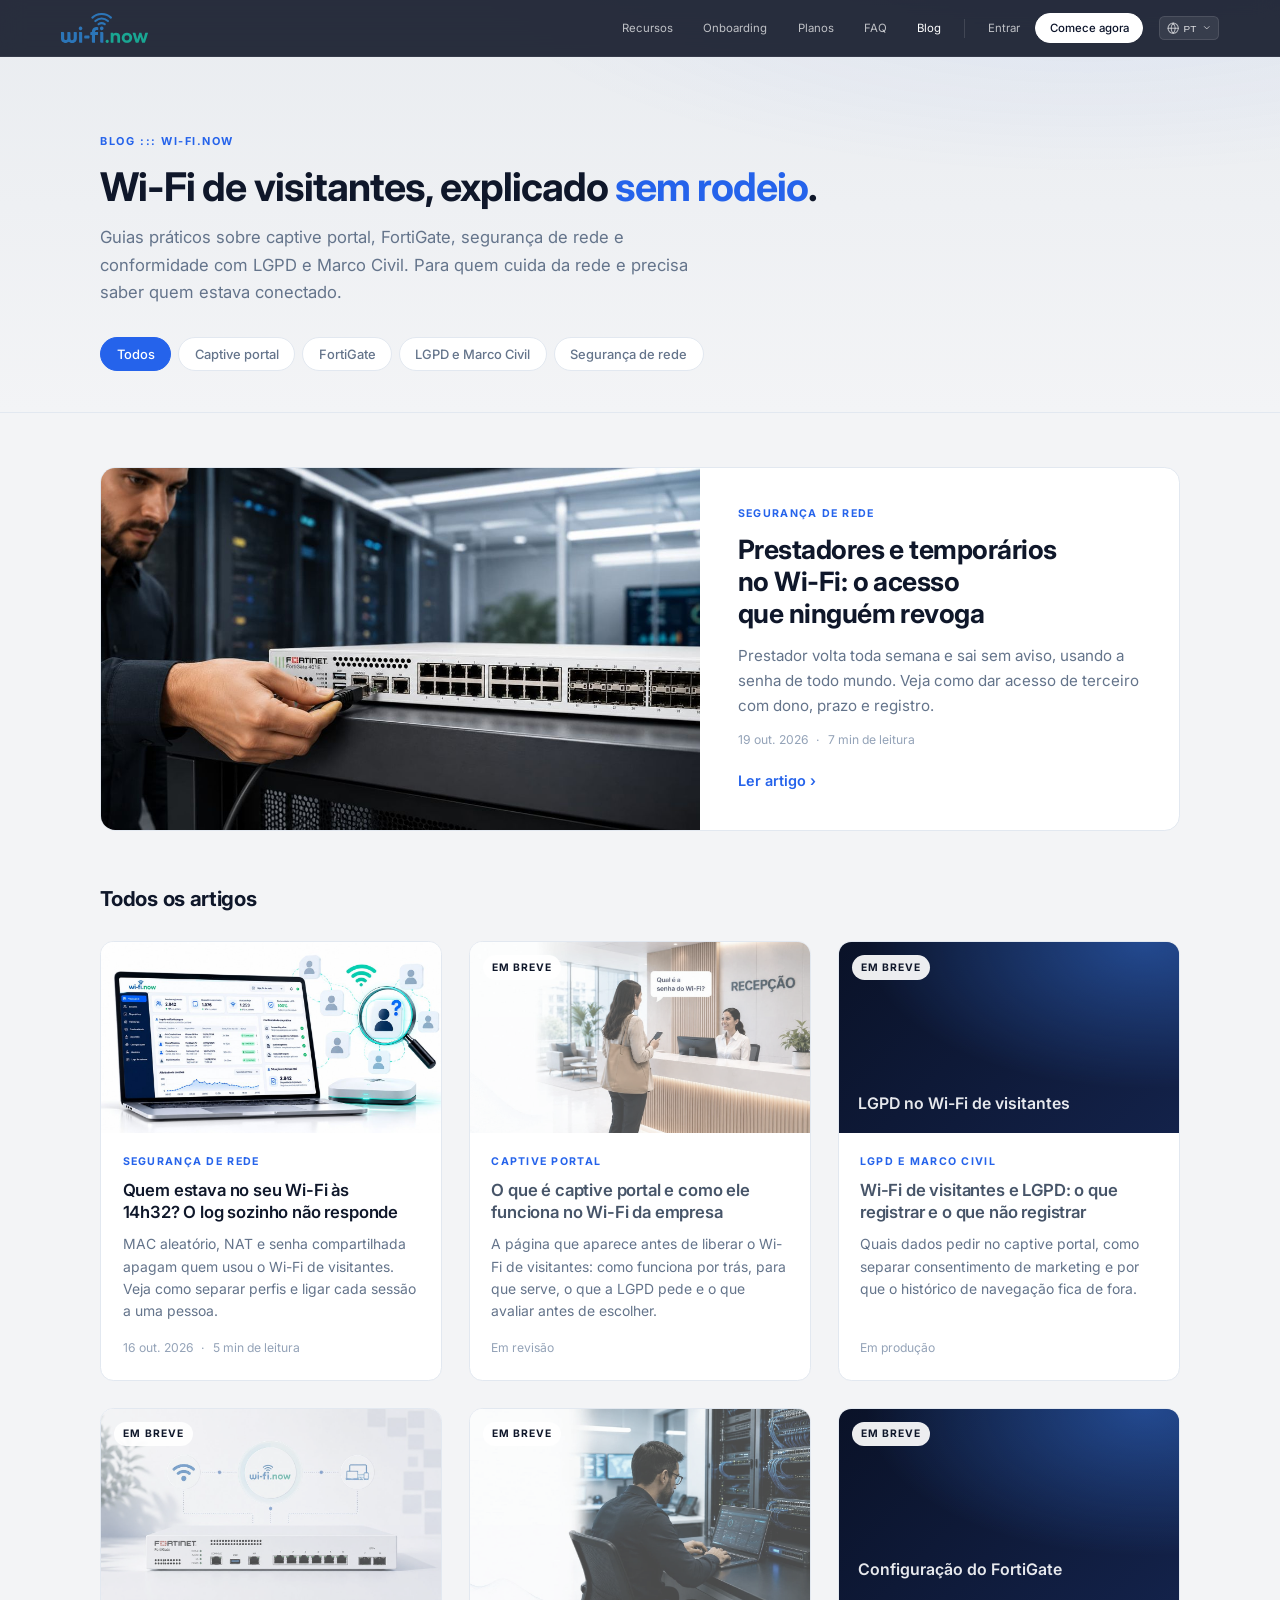
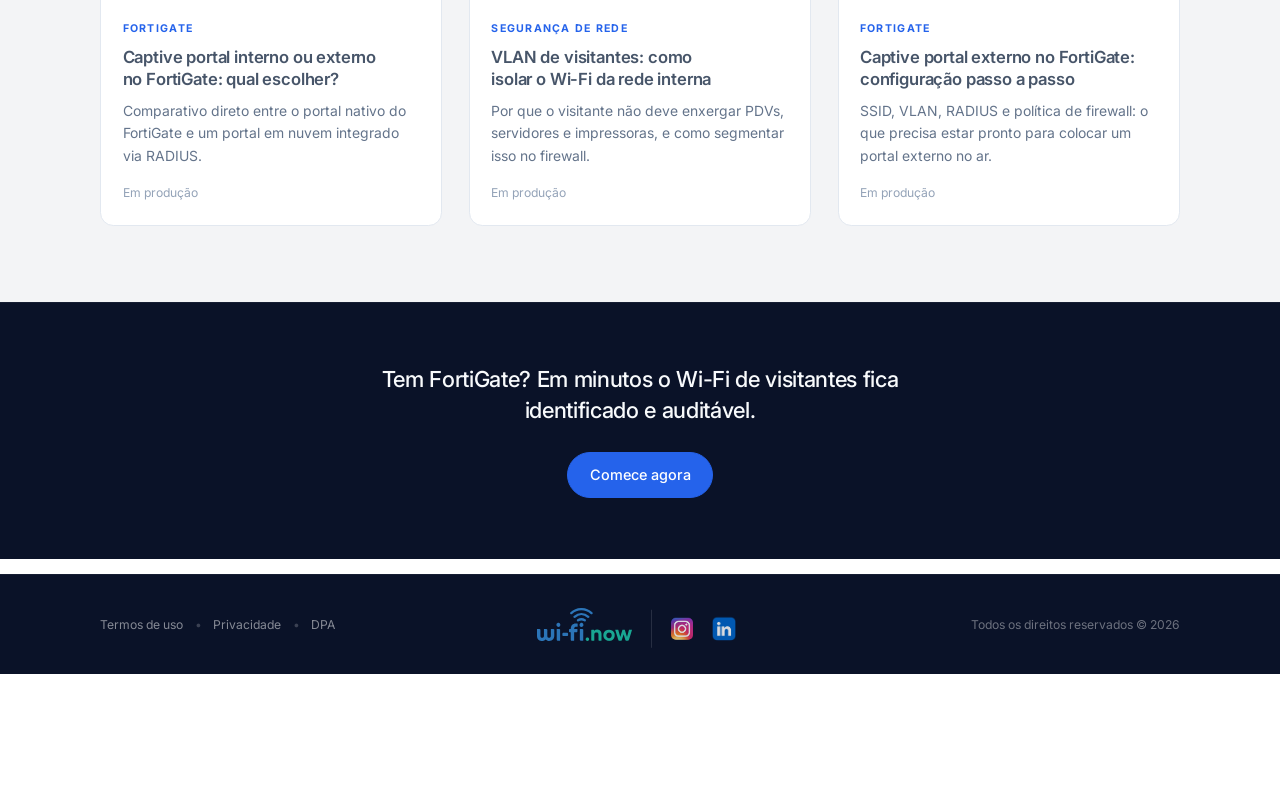
==== commit a68fbf16: "Blog: artigo de prestadores como primeiro post e fundo cinza claro - Texto validado do artigo 01: se" ====
--- a/blog/index.html
+++ b/blog/index.html
@@ -66,7 +66,7 @@
     </script>
     <link rel="preconnect" href="https://fonts.googleapis.com">
     <link rel="preconnect" href="https://fonts.gstatic.com" crossorigin>
-    <link rel="stylesheet" href="../styles.css?v=144">
+    <link rel="stylesheet" href="../styles.css?v=145">
     <link href="https://fonts.googleapis.com/css2?family=Inter:wght@400;500;600;700;800&display=swap" rel="stylesheet">
 </head>
 <body>
@@ -137,11 +137,11 @@
                         <div class="bl-featured-body">
                             <span class="bl-tag">Segurança de rede</span>
                             <h2 class="bl-featured-title">Prestadores e temporários no Wi-Fi: o acesso que ninguém revoga</h2>
-                            <p class="bl-featured-excerpt">Entre o visitante e o colaborador existe o terceiro: volta toda semana e sai sem aviso. Veja como dar acesso Wi-Fi com dono, prazo e registro.</p>
+                            <p class="bl-featured-excerpt">Prestador volta toda semana e sai sem aviso, usando a senha de todo mundo. Veja como dar acesso de terceiro com dono, prazo e registro.</p>
                             <div class="bl-meta">
                                 <time datetime="2026-10-19">19 out. 2026</time>
                                 <span aria-hidden="true">·</span>
-                                <span>5 min de leitura</span>
+                                <span>7 min de leitura</span>
                             </div>
                             <span class="bl-read-more">Ler artigo &rsaquo;</span>
                         </div>
--- a/styles.css
+++ b/styles.css
@@ -5758,9 +5758,12 @@
 /* Link do menu da página atual */
 .nav-links a[aria-current="page"] { color: #ffffff; }
 
-/* O body herda cor clara (tema escuro da navbar); o blog fixa a cor escura */
+/* O body herda cor clara (tema escuro da navbar); o blog fixa a cor escura.
+   Fundo cinza claro; cards, índice, tabela e autor ficam brancos por cima */
 .bl-page {
-    background: #ffffff;
+    --bl-bg: #F3F4F6;
+    --bl-bg-deep: #E9ECF0;
+    background: var(--bl-bg);
     color: var(--text-dark);
 }
 
@@ -5796,8 +5799,8 @@
 .bl-hero {
     padding: 8.5rem 0 2.75rem;
     background:
-        radial-gradient(1100px 380px at 85% -10%, rgba(37, 99, 235, 0.10), transparent 60%),
-        linear-gradient(180deg, #F6F8FE 0%, #ffffff 100%);
+        radial-gradient(1100px 380px at 85% -10%, rgba(37, 99, 235, 0.08), transparent 60%),
+        linear-gradient(180deg, var(--bl-bg-deep) 0%, var(--bl-bg) 100%);
     border-bottom: 1px solid var(--border-light);
 }
 
@@ -6026,7 +6029,7 @@
 /* ---------- Artigo ---------- */
 .bl-post-head {
     padding: 8rem 0 2.5rem;
-    background: linear-gradient(180deg, #F6F8FE 0%, #ffffff 100%);
+    background: linear-gradient(180deg, var(--bl-bg-deep) 0%, var(--bl-bg) 100%);
 }
 
 .bl-post-head-inner { max-width: 820px; }
@@ -6285,7 +6288,7 @@
     width: 1.9rem;
     height: 1.9rem;
     border-radius: 50%;
-    background: var(--primary-soft);
+    background: var(--primary-soft-2);
     color: var(--primary);
     font-size: 0.85rem;
     font-weight: 700;
@@ -6338,7 +6341,7 @@
 .bl-answer ul { margin-top: 0; }
 
 .bl-note {
-    background: var(--bg-light-soft);
+    background: #ffffff;
     border: 1px solid var(--border-light);
     border-radius: 12px;
     padding: 1rem 1.25rem;
@@ -6350,6 +6353,7 @@
 /* Tabela */
 .bl-table-wrap {
     overflow-x: auto;
+    background: #ffffff;
     border: 1px solid var(--border-light);
     border-radius: 12px;
 }
@@ -6419,6 +6423,7 @@
     gap: 1rem;
     margin-top: 3rem;
     padding: 1.5rem;
+    background: #ffffff;
     border: 1px solid var(--border-light);
     border-radius: 14px;
 }
@@ -6466,7 +6471,7 @@
 
 /* Artigos relacionados */
 .bl-related {
-    background: var(--bg-light-soft);
+    background: var(--bl-bg-deep);
     border-top: 1px solid var(--border-light);
     padding: 4rem 0 4.5rem;
 }
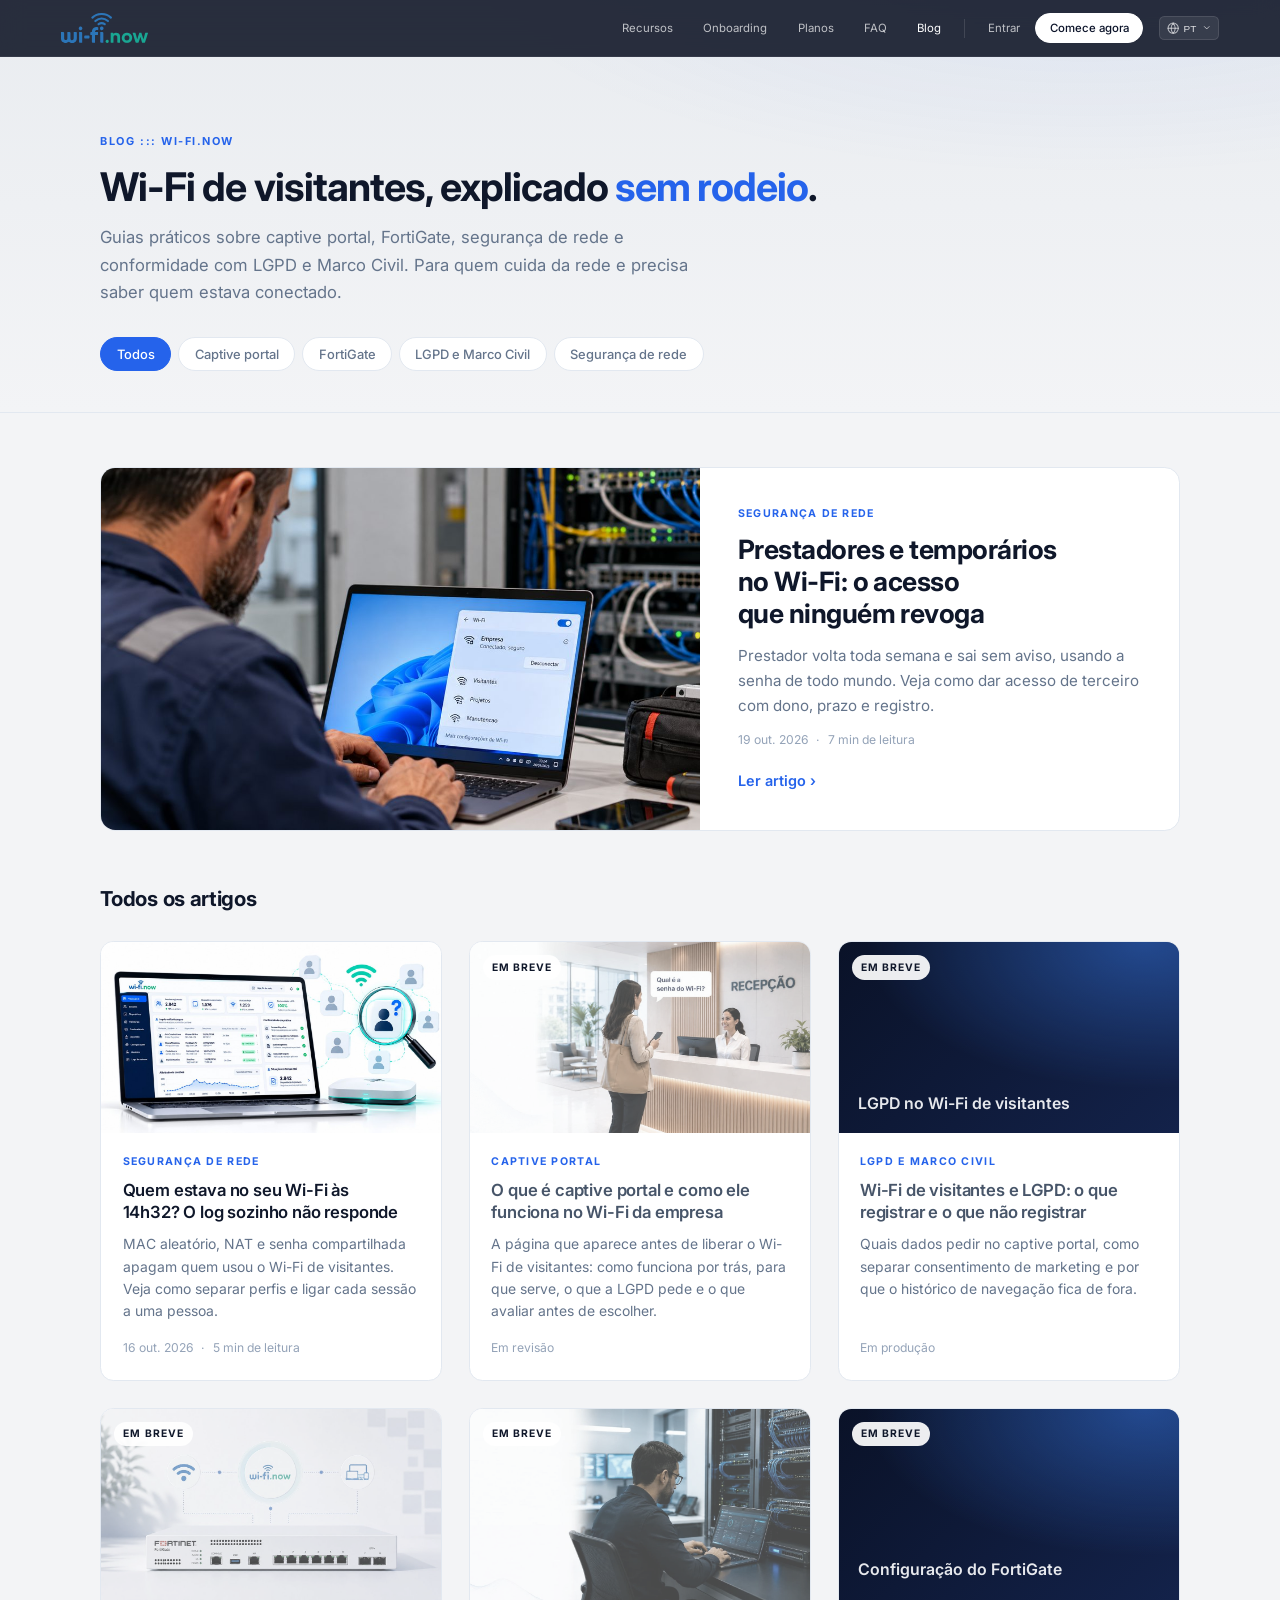
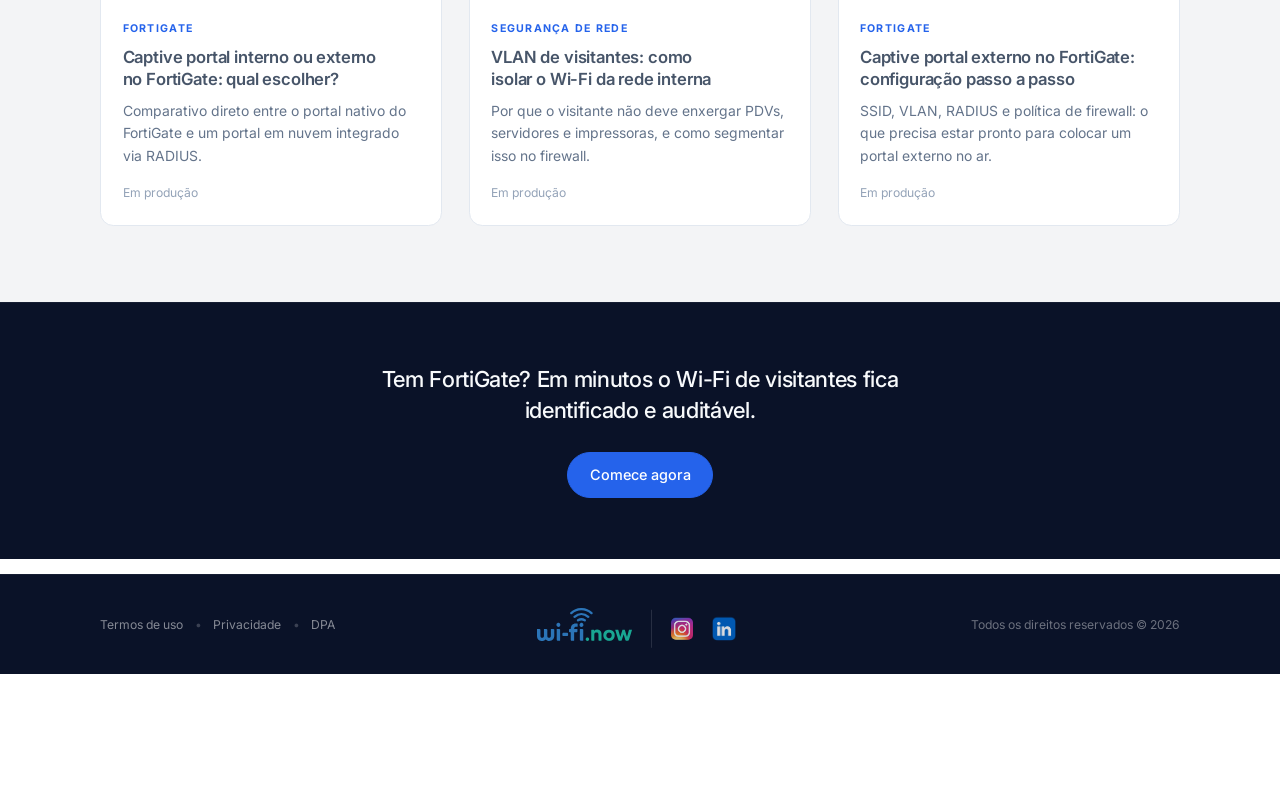
==== commit 015b2c4e: "Blog: nova capa do artigo de prestadores Co-Authored-By: Claude Opus 5.5 <noreply@anthropic.com>" ====
--- a/blog/index.html
+++ b/blog/index.html
@@ -66,7 +66,7 @@
     </script>
     <link rel="preconnect" href="https://fonts.googleapis.com">
     <link rel="preconnect" href="https://fonts.gstatic.com" crossorigin>
-    <link rel="stylesheet" href="../styles.css?v=145">
+    <link rel="stylesheet" href="../styles.css?v=146">
     <link href="https://fonts.googleapis.com/css2?family=Inter:wght@400;500;600;700;800&display=swap" rel="stylesheet">
 </head>
 <body>
@@ -132,7 +132,7 @@
                 <article class="bl-item" data-cat="seguranca lgpd">
                     <a class="bl-featured" href="wifi-prestadores-temporarios-revogar-acesso.html">
                         <div class="bl-featured-media">
-                            <img src="../assets/blog/wifi-prestadores-temporarios-revogar-acesso.jpg" alt="Técnico de manutenção conectando um cabo de rede a um FortiGate no rack da empresa" width="1200" height="675">
+                            <img src="../assets/blog/wifi-prestadores-temporarios-revogar-acesso.jpg" alt="Técnico de manutenção ao lado do rack de rede, com o notebook conectado ao Wi-Fi interno da empresa" width="1200" height="675">
                         </div>
                         <div class="bl-featured-body">
                             <span class="bl-tag">Segurança de rede</span>
@@ -314,31 +314,9 @@
                     });
                 });
             }
-
-            // "Wi-Fi" não quebra no hífen dentro dos títulos
-            document.querySelectorAll('.bl-page h1, .bl-page h2, .bl-page h3').forEach(h => {
-                h.innerHTML = h.innerHTML.replace(/Wi-Fi/g, '<span class="bl-nowrap">Wi-Fi</span>');
-            });
-
-            // Filtro por categoria (todos os cards já estão no HTML; o filtro só esconde)
-            const filters = document.querySelectorAll('.bl-filter');
-            const items = document.querySelectorAll('.bl-item');
-            const empty = document.querySelector('.bl-empty');
-            filters.forEach(btn => {
-                btn.addEventListener('click', () => {
-                    const cat = btn.dataset.filter;
-                    let visible = 0;
-                    filters.forEach(b => b.setAttribute('aria-pressed', b === btn ? 'true' : 'false'));
-                    items.forEach(item => {
-                        const show = cat === 'todos' || item.dataset.cat.split(' ').includes(cat);
-                        item.hidden = !show;
-                        if (show) visible++;
-                    });
-                    if (empty) empty.hidden = visible > 0;
-                });
-            });
         });
     </script>
+    <script src="blog.js?v=1"></script>
     <script src="../modal.js?v=5"></script>
     <script src="../i18n.js"></script>
 </body>
--- a/styles.css
+++ b/styles.css
@@ -6054,9 +6054,9 @@
 
 .bl-post-title {
     font-size: 2.6rem;
-    font-weight: 700;
-    line-height: 1.15;
-    letter-spacing: -0.025em;
+    font-weight: 800;
+    line-height: 1.12;
+    letter-spacing: -0.03em;
     color: var(--text-dark);
     margin: 0.85rem 0 1.1rem;
 }
@@ -6091,6 +6091,16 @@
     font-size: 0.9rem;
     font-weight: 600;
     color: var(--text-dark);
+}
+
+/* Data e tempo de leitura no estilo do "Vigente a partir de" da Privacidade */
+.bl-byline .bl-meta {
+    font-family: 'SF Mono', 'Cascadia Code', Consolas, 'Courier New', monospace;
+    font-size: 0.72rem;
+    font-weight: 500;
+    letter-spacing: 0.1em;
+    text-transform: uppercase;
+    color: #5b6779;
 }
 
 .bl-post-layout {
@@ -6133,38 +6143,42 @@
     background: #ffffff;
 }
 
+/* Mesmo padrão do sumário da Privacidade: itens numerados e barra à esquerda */
 .bl-toc-title {
     display: block;
     font-size: 0.7rem;
     font-weight: 700;
-    letter-spacing: 0.14em;
+    letter-spacing: 0.12em;
     text-transform: uppercase;
-    color: var(--text-dark);
-    margin-bottom: 0.75rem;
+    color: var(--text-dark-muted);
+    margin-bottom: 0.9rem;
 }
 
 .bl-toc ol {
     list-style: none;
-    border-left: 1px solid var(--border-light);
-}
+    counter-reset: bl-toc;
+}
+
+.bl-toc li { counter-increment: bl-toc; }
 
 .bl-toc a {
     display: block;
-    margin-left: -1px;
-    padding: 0.35rem 0 0.35rem 0.9rem;
-    border-left: 2px solid transparent;
-    font-size: 0.85rem;
+    padding: 0.32rem 0.75rem;
+    border-left: 2px solid var(--border-light);
+    font-size: 0.84rem;
     line-height: 1.4;
     color: var(--text-dark-muted);
     transition: color 0.15s, border-color 0.15s;
 }
 
-.bl-toc a:hover { color: var(--primary); }
+.bl-toc a::before { content: counter(bl-toc) ". "; }
+
+.bl-toc a:hover { color: var(--text-dark); }
 
 .bl-toc a.is-active {
     color: var(--primary);
     border-left-color: var(--primary);
-    font-weight: 500;
+    font-weight: 600;
 }
 
 .bl-aside-cta {
@@ -6195,52 +6209,59 @@
     padding: 0.6rem 1rem;
 }
 
-/* Texto corrido */
+/* Texto corrido no estilo da página de Privacidade (.dpa-doc).
+   Cinza do texto um tom acima do #64748b para manter contraste AA sobre o fundo cinza */
 .bl-prose {
-    font-size: 1.0625rem;
+    font-size: 0.95rem;
     line-height: 1.75;
-    color: #334155;
-}
-
-.bl-prose > * + * { margin-top: 1.25rem; }
-
+    color: #5b6779;
+}
+
+.bl-prose > * + * { margin-top: 1rem; }
+
+/* Seções: numeral (ícone inserido pelo blog.js) + traço separador */
 .bl-prose h2 {
-    font-size: 1.6rem;
-    font-weight: 700;
-    line-height: 1.25;
-    letter-spacing: -0.02em;
+    display: flex;
+    align-items: baseline;
+    gap: 0.75rem;
+    font-size: 1.35rem;
+    font-weight: 700;
+    line-height: 1.3;
+    letter-spacing: -0.01em;
     color: var(--text-dark);
     margin-top: 3rem;
+    padding-top: 1.5rem;
+    border-top: 1px solid #dde2e8;
     scroll-margin-top: 90px;
 }
 
+.bl-num {
+    flex-shrink: 0;
+    width: 37px;
+    height: 37px;
+    color: var(--primary);
+}
+
 .bl-prose h3 {
-    font-size: 1.2rem;
-    font-weight: 600;
-    line-height: 1.35;
-    color: var(--text-dark);
-    margin-top: 2rem;
+    font-size: 1.02rem;
+    font-weight: 700;
+    line-height: 1.4;
+    color: var(--text-dark);
+    margin-top: 1.75rem;
     scroll-margin-top: 90px;
 }
 
-.bl-prose a:not(.btn) {
-    color: var(--primary);
-    text-decoration: underline;
-    text-decoration-color: rgba(37, 99, 235, 0.35);
-    text-underline-offset: 3px;
-}
-
-.bl-prose a:not(.btn):hover { text-decoration-color: currentColor; }
-
-.bl-prose strong { color: var(--text-dark); font-weight: 600; }
+.bl-prose a:not(.btn) { color: var(--primary); }
+.bl-prose a:not(.btn):hover { text-decoration: underline; }
+
+.bl-prose strong { color: var(--text-dark); font-weight: 700; }
 
 .bl-prose ul,
-.bl-prose ol { padding-left: 1.4rem; }
+.bl-prose ol { padding-left: 1.25rem; }
 
 .bl-prose ul { list-style: disc; }
 .bl-prose ol { list-style: decimal; }
-.bl-prose li + li { margin-top: 0.55rem; }
-.bl-prose li::marker { color: var(--primary); }
+.bl-prose li + li { margin-top: 0.4rem; }
 
 .bl-prose code {
     background: var(--primary-soft);
@@ -6325,7 +6346,6 @@
     border-left: 3px solid var(--primary);
     border-radius: 0 12px 12px 0;
     padding: 1.4rem 1.6rem;
-    font-size: 1rem;
 }
 
 .bl-answer-label {
@@ -6362,13 +6382,13 @@
     width: 100%;
     min-width: 560px;
     border-collapse: collapse;
-    font-size: 0.93rem;
-    line-height: 1.55;
+    font-size: 0.9rem;
+    line-height: 1.65;
 }
 
 .bl-prose th,
 .bl-prose td {
-    padding: 0.85rem 1rem;
+    padding: 0.95rem 1.25rem;
     text-align: left;
     vertical-align: top;
     border-bottom: 1px solid var(--border-light);
@@ -6376,9 +6396,9 @@
 
 .bl-prose thead th {
     background: var(--bg-light-soft);
-    font-size: 0.78rem;
-    font-weight: 700;
-    letter-spacing: 0.06em;
+    font-size: 0.8rem;
+    font-weight: 700;
+    letter-spacing: 0.04em;
     text-transform: uppercase;
     color: var(--text-dark);
 }
@@ -6491,6 +6511,12 @@
     .bl-post-main { max-width: none; }
     .bl-post-aside { position: static; }
     .bl-aside-cta { display: none; }
+
+    /* Leitura no celular igual à Privacidade: fonte maior e entrelinha folgada */
+    .bl-prose { font-size: 1.05rem; line-height: 1.8; }
+    .bl-prose > * + * { margin-top: 1.35rem; }
+    .bl-prose h2 { font-size: 1.3rem; gap: 0.6rem; margin-top: 2.75rem; padding-top: 1.85rem; }
+    .bl-prose h3 { font-size: 1.08rem; }
 }
 
 @media (max-width: 640px) {
@@ -6505,8 +6531,8 @@
     .bl-featured { margin-bottom: 2.5rem; }
     .bl-featured-body { padding: 1.5rem; }
     .bl-featured-title { font-size: 1.35rem; }
-    .bl-prose { font-size: 1rem; }
-    .bl-prose h2 { font-size: 1.4rem; margin-top: 2.5rem; }
+    .bl-prose h2 { font-size: 1.2rem; }
+    .bl-num { width: 32px; height: 32px; }
     .bl-answer { padding: 1.15rem 1.2rem; }
     .bl-inline-cta { padding: 1.4rem; }
     .bl-cover { margin-bottom: 1.75rem; }
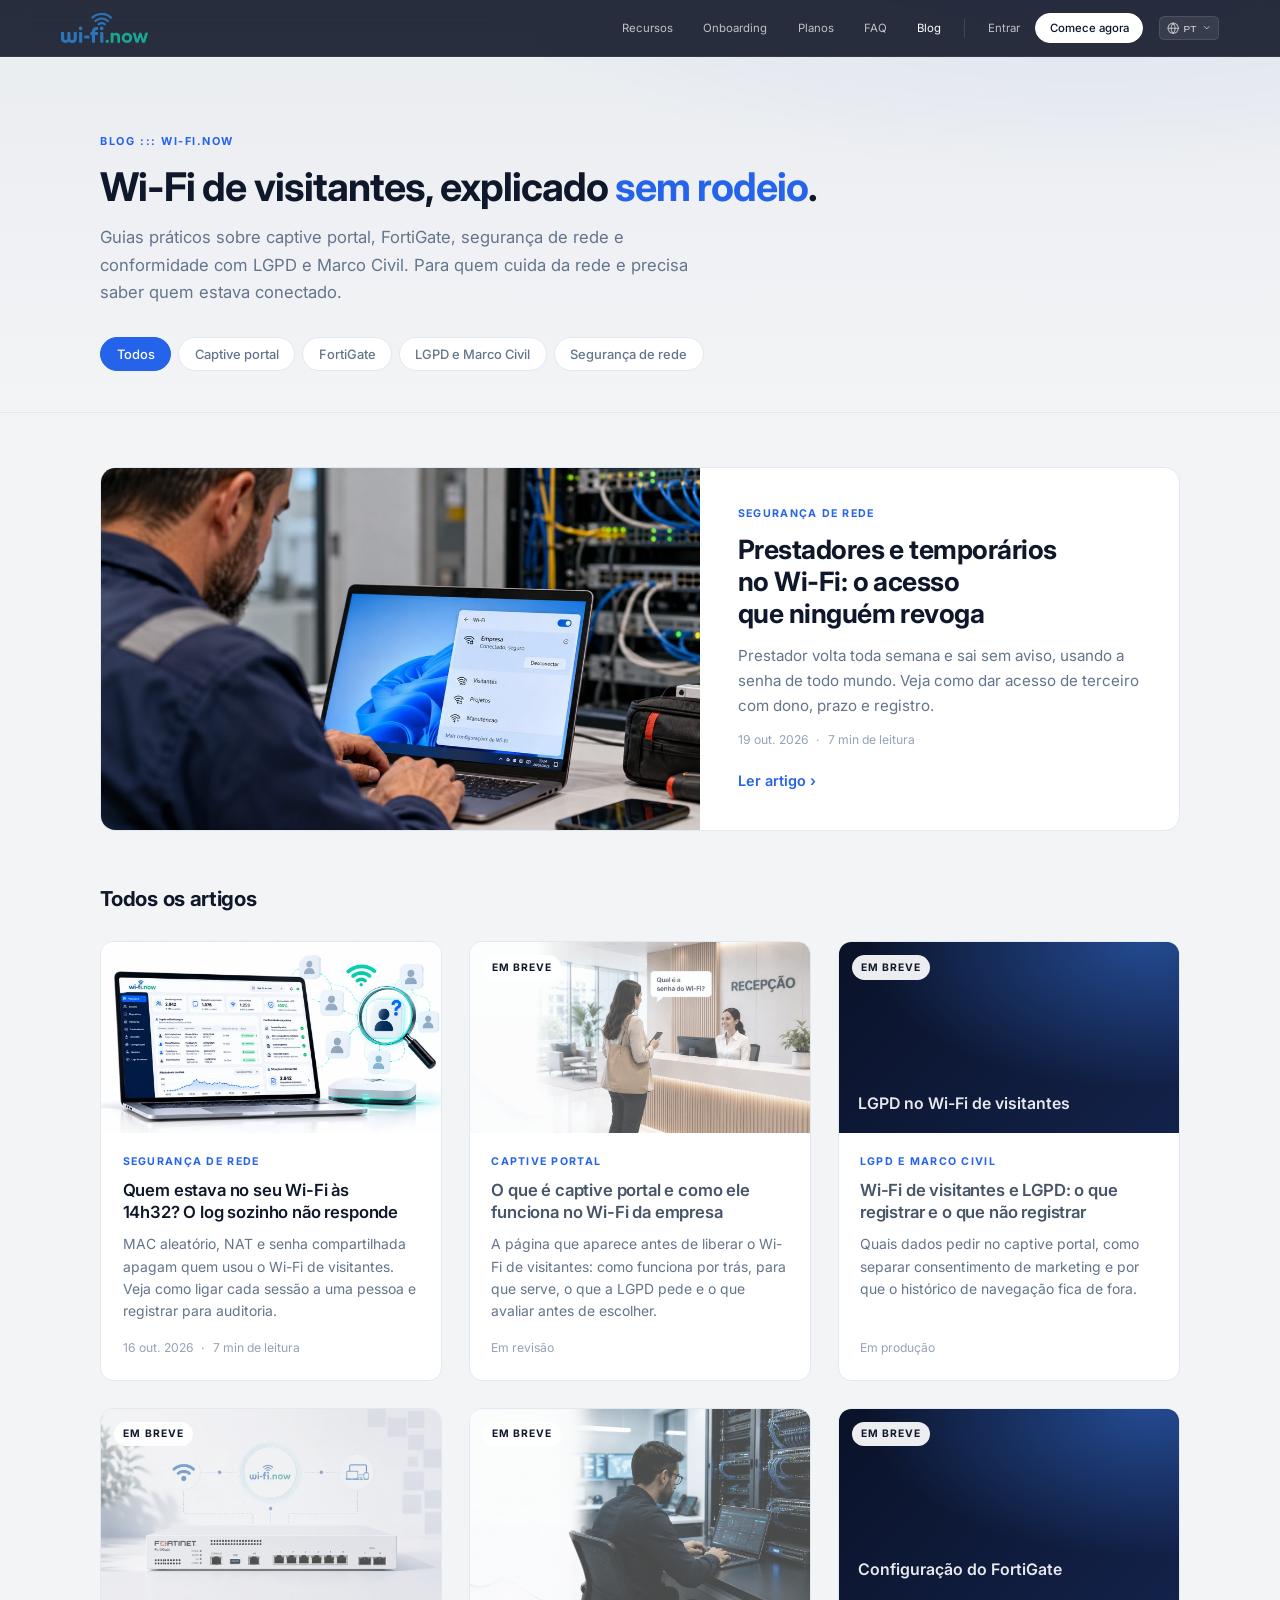
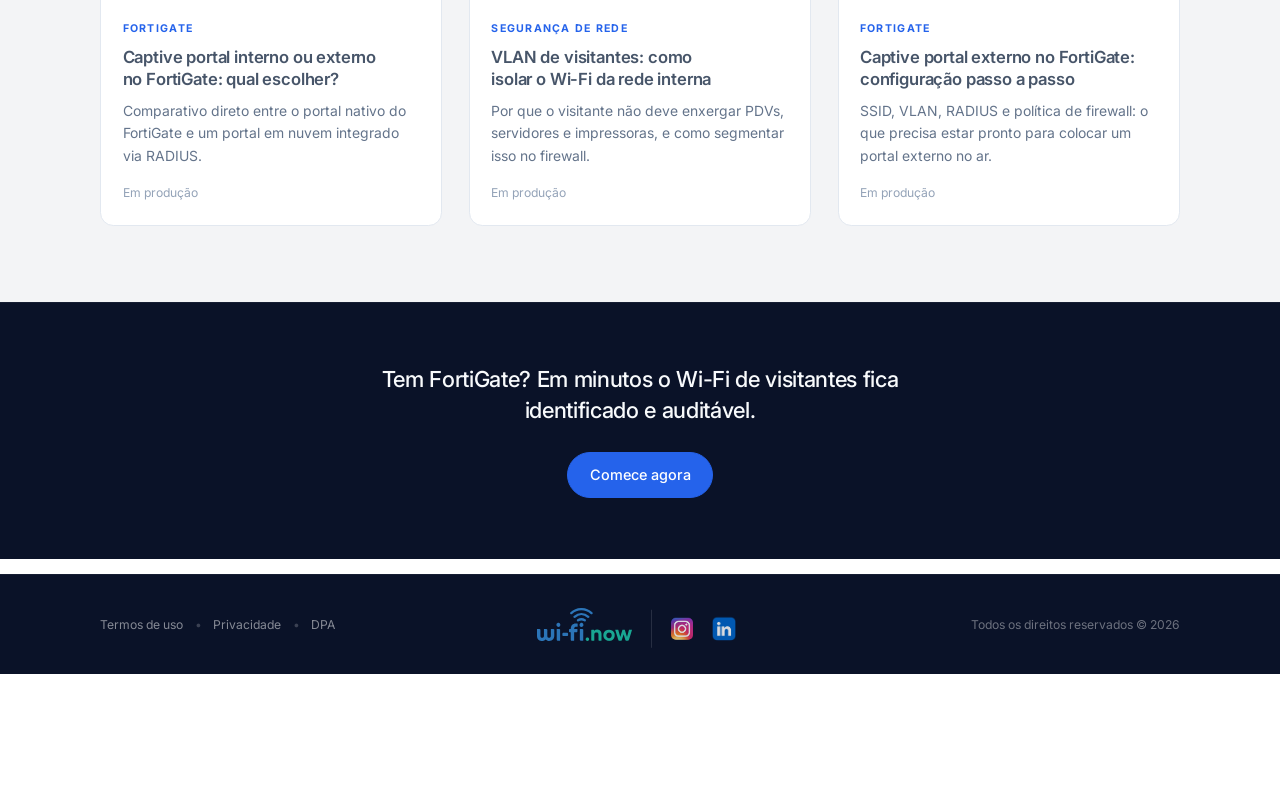
==== commit 8c1ba5e9: "Blog: texto validado do artigo 02 (14h32) com SEO e FAQ - Seção sobre senha compartilhada com link p" ====
--- a/blog/index.html
+++ b/blog/index.html
@@ -167,8 +167,8 @@
                             <div class="bl-card-body">
                                 <span class="bl-tag">Segurança de rede</span>
                                 <h3 class="bl-card-title">Quem estava no seu Wi-Fi às 14h32? O log sozinho não responde</h3>
-                                <p class="bl-card-excerpt">MAC aleatório, NAT e senha compartilhada apagam quem usou o Wi-Fi de visitantes. Veja como separar perfis e ligar cada sessão a uma pessoa.</p>
-                                <div class="bl-meta"><time datetime="2026-10-16">16 out. 2026</time><span aria-hidden="true">·</span><span>5 min de leitura</span></div>
+                                <p class="bl-card-excerpt">MAC aleatório, NAT e senha compartilhada apagam quem usou o Wi-Fi de visitantes. Veja como ligar cada sessão a uma pessoa e registrar para auditoria.</p>
+                                <div class="bl-meta"><time datetime="2026-10-16">16 out. 2026</time><span aria-hidden="true">·</span><span>7 min de leitura</span></div>
                             </div>
                         </a>
                     </article>
